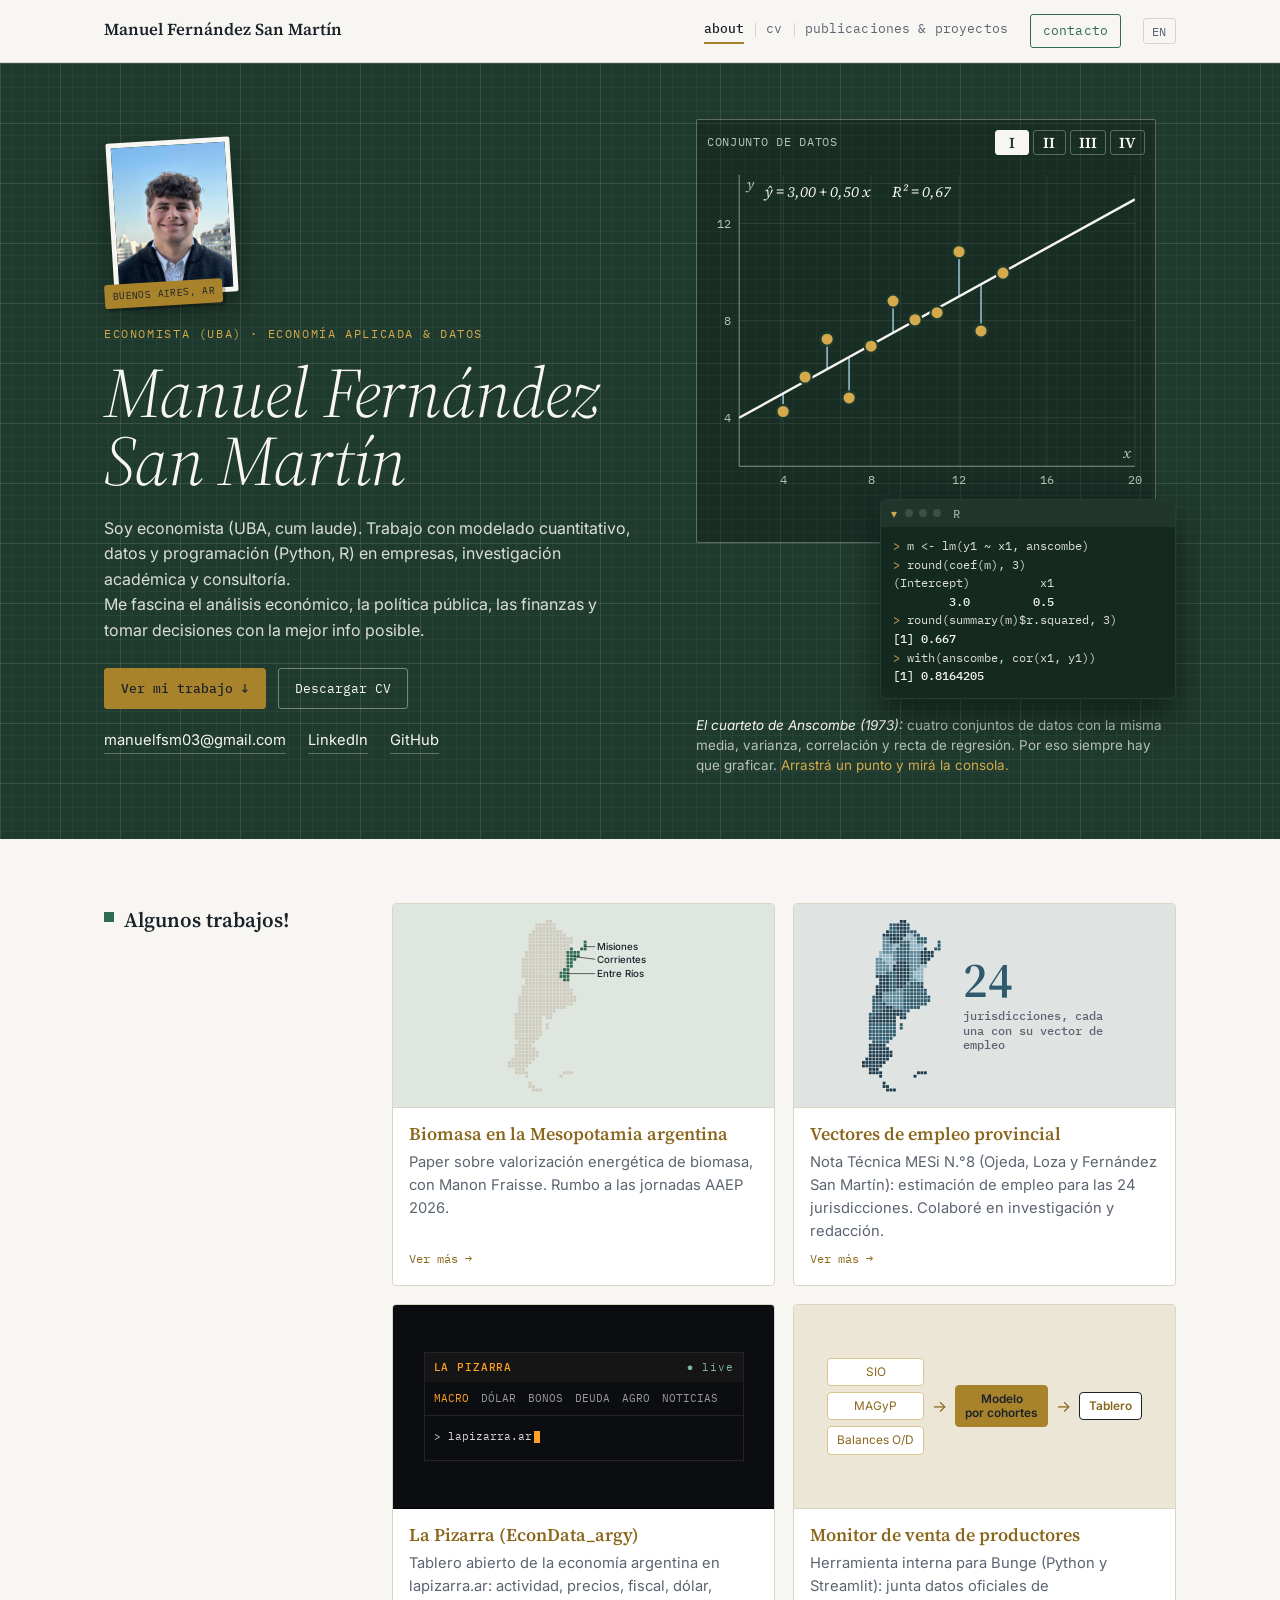
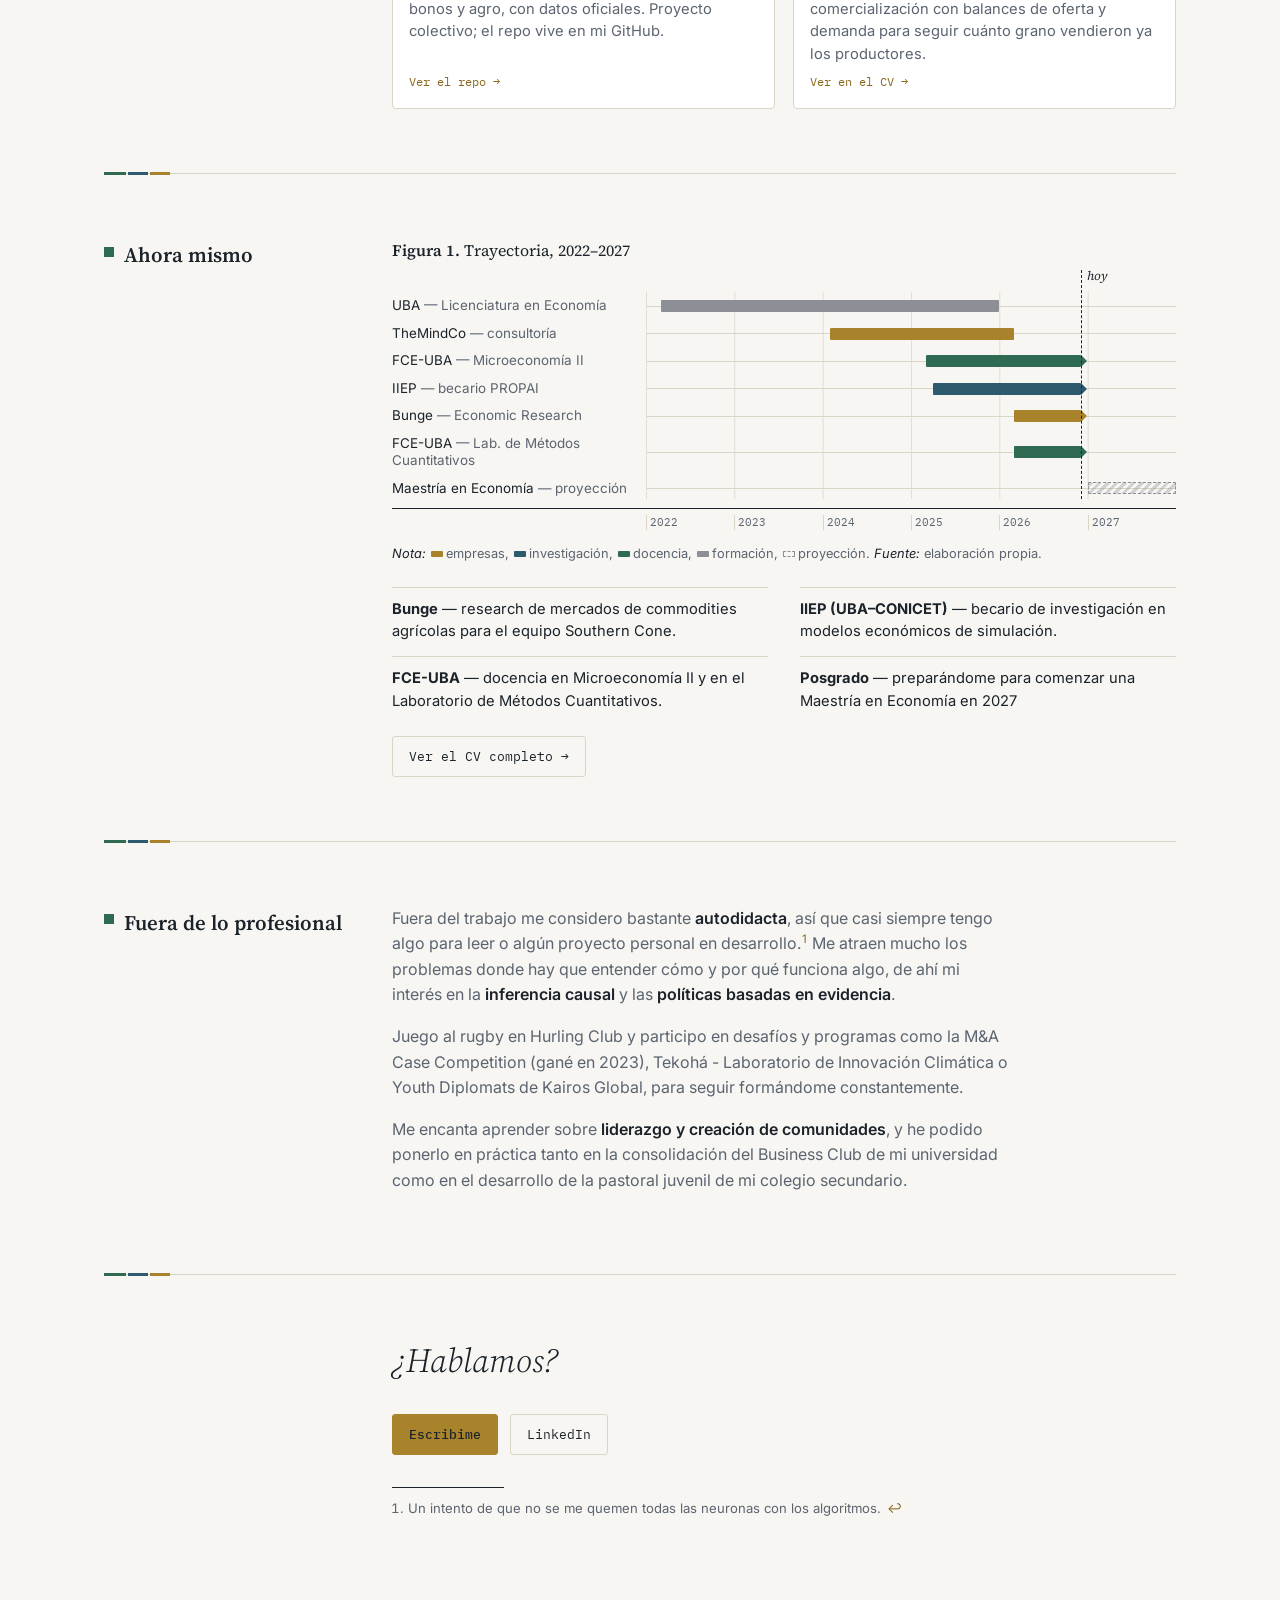
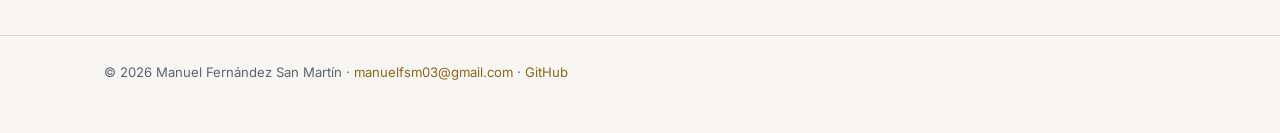
==== index.html @ 106a6368 "Home: layout revisado en Claude Design (una grilla, riel de títulos, sin ticker) - Una sola grilla d" ====
<!DOCTYPE html>
<html lang="es">
<head>
<meta charset="UTF-8">
<meta name="viewport" content="width=device-width, initial-scale=1">
<title>Manuel Fernández San Martín</title>
<meta name="description" content="Economista (UBA) — análisis económico, modelado cuantitativo e investigación. Bunge · IIEP (UBA–CONICET) · FCE-UBA.">
<link rel="canonical" href="https://manuelfsm03.github.io/">
<link rel="icon" type="image/svg+xml" href="assets/favicon.svg">
<meta property="og:type" content="profile">
<meta property="og:title" content="Manuel Fernández San Martín">
<meta property="og:description" content="Economista (UBA) — análisis económico, modelado cuantitativo e investigación. Bunge · IIEP (UBA–CONICET) · FCE-UBA.">
<meta property="og:url" content="https://manuelfsm03.github.io/">
<meta property="og:image" content="https://manuelfsm03.github.io/assets/perfil.jpg">
<meta property="og:locale" content="es_AR">
<meta property="og:locale:alternate" content="en_US">
<meta name="twitter:card" content="summary">
<meta name="twitter:title" content="Manuel Fernández San Martín">
<meta name="twitter:description" content="Economista (UBA) — análisis económico, modelado cuantitativo e investigación. Bunge · IIEP (UBA–CONICET) · FCE-UBA.">
<meta name="twitter:image" content="https://manuelfsm03.github.io/assets/perfil.jpg">
<script type="application/ld+json">
{
  "@context": "https://schema.org",
  "@type": "Person",
  "name": "Manuel Fernández San Martín",
  "url": "https://manuelfsm03.github.io/",
  "image": "https://manuelfsm03.github.io/assets/perfil.jpg",
  "email": "mailto:manuelfsm03@gmail.com",
  "jobTitle": "Ssr. Economic Research Analyst",
  "worksFor": { "@type": "Organization", "name": "Bunge" },
  "affiliation": [
    { "@type": "Organization", "name": "IIEP (UBA–CONICET)" },
    { "@type": "CollegeOrUniversity", "name": "Universidad de Buenos Aires" }
  ],
  "alumniOf": { "@type": "CollegeOrUniversity", "name": "Universidad de Buenos Aires" },
  "address": { "@type": "PostalAddress", "addressLocality": "Buenos Aires", "addressCountry": "AR" },
  "sameAs": [
    "https://www.linkedin.com/in/manuel-fernandez-san-martin",
    "https://github.com/manuelfsm03"
  ]
}
</script>
<link rel="preconnect" href="https://fonts.googleapis.com">
<link rel="preconnect" href="https://fonts.gstatic.com" crossorigin>
<link href="https://fonts.googleapis.com/css2?family=Source+Serif+4:ital,opsz,wght@0,8..60,300..900;1,8..60,300..900&family=Inter:wght@400;500;600&family=IBM+Plex+Mono:wght@400;500&display=swap" rel="stylesheet">
<link rel="stylesheet" href="style.css?v=12">
</head>
<body class="home" data-lang="es" data-title-es="Manuel Fernández San Martín" data-title-en="Manuel Fernández San Martín">

<header class="site-nav">
  <div class="nav-inner">
    <a class="nav-name" href="index.html">Manuel Fernández San Martín</a>
    <button class="nav-toggle-btn" aria-label="Menú" aria-expanded="false">☰</button>
    <nav class="nav-links">
      <a href="index.html">about</a>
      <a href="cv.html">cv</a>
      <a href="publications.html"><span data-lang="es">publicaciones &amp; proyectos</span><span data-lang="en">publications &amp; projects</span></a>
      <a class="nav-cta" href="contact.html"><span data-lang="es">contacto</span><span data-lang="en">contact</span></a>
      <button class="lang-toggle" aria-label="Cambiar idioma">EN</button>
    </nav>
  </div>
</header>

<section class="hero-band">
  <div class="hero-inner">
    <div class="hero-text">
      <div class="hero-id">
        <div class="photo-wrap">
          <img class="cover-photo" src="assets/perfil.jpg" alt="Foto de Manuel Fernández San Martín" width="124" height="155">
          <div class="hero-tag">BUENOS AIRES, AR</div>
        </div>
        <div class="kicker" data-lang="es">Economista (UBA) · economía aplicada &amp; datos</div>
        <div class="kicker" data-lang="en">Economist (UBA) · applied economics &amp; data</div>
        <h1>Manuel Fernández San Martín</h1>
      </div>

      <div data-lang="es">
        <p class="bio">Soy economista (UBA, cum laude). Trabajo con modelado cuantitativo, datos y programación (Python, R) en empresas, investigación académica y consultoría.<br>Me fascina el análisis económico, la política pública, las finanzas y tomar decisiones con la mejor info posible.</p>
      </div>
      <div data-lang="en">
        <p class="bio">I'm an economist (UBA, cum laude). I work with quantitative modeling, data, and programming (Python, R) across companies, academic research, and consulting.<br>I'm fascinated by economic analysis, public policy, finance, and making decisions with the best information available.</p>
      </div>

      <div class="cta-row">
        <a class="btn btn-primary" href="#trabajo" data-lang="es">Ver mi trabajo ↓</a>
        <a class="btn btn-primary" href="#trabajo" data-lang="en">See my work ↓</a>
        <a class="btn btn-ghost" href="assets/CV_Manuel_Fernandez_San_Martin_ESP.pdf" target="_blank" rel="noopener" data-lang="es">Descargar CV</a>
        <a class="btn btn-ghost" href="assets/CV_Manuel_Fernandez_San_Martin_EN.pdf" target="_blank" rel="noopener" data-lang="en">Download CV</a>
      </div>

      <div class="quicklinks">
        <a href="mailto:manuelfsm03@gmail.com">manuelfsm03@gmail.com</a>
        <a href="https://www.linkedin.com/in/manuel-fernandez-san-martin" target="_blank" rel="noopener">LinkedIn</a>
        <a href="https://github.com/manuelfsm03" target="_blank" rel="noopener">GitHub</a>
      </div>
    </div>

    <figure class="anscombe" id="anscombe">
      <div class="ans-stage">
      <div class="frame">
        <div class="ans-top">
          <span><span data-lang="es">Conjunto de datos</span><span data-lang="en">Dataset</span></span>
          <span class="seg" id="ans-sets" role="group" aria-label="Anscombe">
            <button type="button" data-set="0" aria-pressed="true">I</button>
            <button type="button" data-set="1" aria-pressed="false">II</button>
            <button type="button" data-set="2" aria-pressed="false">III</button>
            <button type="button" data-set="3" aria-pressed="false">IV</button>
            <button type="button" class="ans-reset" id="ans-reset" hidden><span data-lang="es">Reiniciar</span><span data-lang="en">Reset</span></button>
          </span>
        </div>
        <svg id="ans-plot" viewBox="0 0 440 326" role="img" aria-label="Gráfico de dispersión del cuarteto de Anscombe con su recta de regresión"></svg>
      </div>
      <details class="console" id="ans-console-box" open>
        <summary><span class="c-caret" aria-hidden="true"></span><i aria-hidden="true"></i><i aria-hidden="true"></i><i aria-hidden="true"></i><span class="c-title">R</span><span class="c-hint"><span data-lang="es">Ver la salida de R</span><span data-lang="en">Show the R output</span></span></summary>
        <pre id="ans-console" aria-label="Salida de R"></pre>
      </details>
      </div>
      <figcaption>
        <span data-lang="es"><i>El cuarteto de Anscombe (1973):</i> cuatro conjuntos de datos con la misma media, varianza, correlación y recta de regresión. Por eso siempre hay que graficar. <span class="hint">Arrastrá un punto y mirá la consola.</span></span>
        <span data-lang="en"><i>Anscombe's quartet (1973):</i> four datasets with the same mean, variance, correlation, and regression line. That's why you always plot your data. <span class="hint">Drag a point and watch the console.</span></span>
      </figcaption>
    </figure>
  </div>
</section>

<main class="wrap">

  <section class="rail-sec" id="trabajo">
    <h2 class="rail-h"><span data-lang="es">Algunos trabajos!</span><span data-lang="en">Some work!</span></h2>
    <div class="rail-body">
      <div class="work-grid">

        <a class="work-card" href="publications.html">
          <div class="work-visual panel green" aria-hidden="true">
            <svg class="tilemap" data-tilemap="meso"></svg>
          </div>
          <div class="work-body">
            <span class="work-title" data-lang="es">Biomasa en la Mesopotamia argentina</span>
            <span class="work-title" data-lang="en">Biomass in the Argentine Mesopotamia</span>
            <span class="work-desc" data-lang="es">Paper sobre valorización energética de biomasa, con Manon Fraisse. Rumbo a las jornadas AAEP 2026.</span>
            <span class="work-desc" data-lang="en">Paper on energy valorization of biomass, with Manon Fraisse. Headed to the 2026 AAEP meetings.</span>
            <span class="work-link" data-lang="es">Ver más →</span>
            <span class="work-link" data-lang="en">Read more →</span>
          </div>
        </a>

        <a class="work-card" href="publications.html">
          <div class="work-visual panel blue" aria-hidden="true">
            <svg class="tilemap" data-tilemap="all"></svg>
            <div class="big-n">24<small><span data-lang="es">jurisdicciones, cada una con su vector de empleo</span><span data-lang="en">jurisdictions, each with its employment vector</span></small></div>
          </div>
          <div class="work-body">
            <span class="work-title" data-lang="es">Vectores de empleo provincial</span>
            <span class="work-title" data-lang="en">Provincial employment vectors</span>
            <span class="work-desc" data-lang="es">Nota Técnica MESi N.°8 (Ojeda, Loza y Fernández San Martín): estimación de empleo para las 24 jurisdicciones. Colaboré en investigación y redacción.</span>
            <span class="work-desc" data-lang="en">MESi Technical Note No. 8 (Ojeda, Loza &amp; Fernández San Martín): employment estimation for all 24 jurisdictions. I contributed research and drafting.</span>
            <span class="work-link" data-lang="es">Ver más →</span>
            <span class="work-link" data-lang="en">Read more →</span>
          </div>
        </a>

        <a class="work-card" href="https://github.com/manuelfsm03/EconData_argy" target="_blank" rel="noopener">
          <div class="work-visual panel term" aria-hidden="true">
            <div class="term-ui">
              <div class="term-bar"><span>LA PIZARRA</span><span>● live</span></div>
              <div class="term-tabs"><span class="on">MACRO</span><span>DÓLAR</span><span>BONOS</span><span>DEUDA</span><span>AGRO</span><span>NOTICIAS</span></div>
              <div class="term-line">&gt; lapizarra.ar<span class="caret"></span></div>
            </div>
          </div>
          <div class="work-body">
            <span class="work-title">La Pizarra (EconData_argy)</span>
            <span class="work-desc" data-lang="es">Tablero abierto de la economía argentina en lapizarra.ar: actividad, precios, fiscal, dólar, bonos y agro, con datos oficiales. Proyecto colectivo; el repo vive en mi GitHub.</span>
            <span class="work-desc" data-lang="en">Open dashboard of the Argentine economy at lapizarra.ar: activity, prices, fiscal accounts, FX, bonds, and agriculture from official data. A group project; the repo lives on my GitHub.</span>
            <span class="work-link" data-lang="es">Ver el repo →</span>
            <span class="work-link" data-lang="en">See the repo →</span>
          </div>
        </a>

        <a class="work-card" href="cv.html#proyectos">
          <div class="work-visual panel gold" aria-hidden="true">
            <div class="flow">
              <div class="flow-col"><span class="node">SIO</span><span class="node">MAGyP</span><span class="node"><span data-lang="es">Balances O/D</span><span data-lang="en">S&amp;D balances</span></span></div>
              <span class="arrow">→</span>
              <span class="node mid"><span data-lang="es">Modelo<br>por cohortes</span><span data-lang="en">Cohort<br>model</span></span>
              <span class="arrow">→</span>
              <span class="node out"><span data-lang="es">Tablero</span><span data-lang="en">Dashboard</span></span>
            </div>
          </div>
          <div class="work-body">
            <span class="work-title" data-lang="es">Monitor de venta de productores</span>
            <span class="work-title" data-lang="en">Farmer-selling monitor</span>
            <span class="work-desc" data-lang="es">Herramienta interna para Bunge (Python y Streamlit): junta datos oficiales de comercialización con balances de oferta y demanda para seguir cuánto grano vendieron ya los productores.</span>
            <span class="work-desc" data-lang="en">Internal tool for Bunge (Python and Streamlit): combines official grain-trade data with supply-and-demand balances to track how much grain farmers have already sold.</span>
            <span class="work-link" data-lang="es">Ver en el CV →</span>
            <span class="work-link" data-lang="en">See in the CV →</span>
          </div>
        </a>

      </div>
    </div>
  </section>

  <div class="ledger"></div>

  <section class="rail-sec" id="ahora">
    <h2 class="rail-h"><span data-lang="es">Ahora mismo</span><span data-lang="en">Right now</span></h2>
    <div class="rail-body">
      <figure class="fig" id="figura-1">
        <p class="fig-title"><b data-lang="es">Figura 1.</b><b data-lang="en">Figure 1.</b> <span data-lang="es">Trayectoria, 2022–<span class="js-tl-end">2027</span></span><span data-lang="en">Career timeline, 2022–<span class="js-tl-end">2027</span></span></p>
        <div class="tl" style="--span:72">
          <div class="tl-grid" aria-hidden="true"></div>
          <div class="tl-row">
            <span class="tl-label">UBA <span class="org">— <span data-lang="es">Licenciatura en Economía</span><span data-lang="en">BA in Economics</span></span></span>
            <span class="tl-track"><span class="tl-bar edu" style="--s:2;--e:48"></span></span>
          </div>
          <div class="tl-row">
            <span class="tl-label">TheMindCo <span class="org">— <span data-lang="es">consultoría</span><span data-lang="en">consulting</span></span></span>
            <span class="tl-track"><span class="tl-bar work" style="--s:25;--e:50"></span></span>
          </div>
          <div class="tl-row">
            <span class="tl-label">FCE-UBA <span class="org">— <span data-lang="es">Microeconomía II</span><span data-lang="en">Microeconomics II</span></span></span>
            <span class="tl-track"><span class="tl-bar teach ongoing" style="--s:38;--e:56.8"></span></span>
          </div>
          <div class="tl-row">
            <span class="tl-label">IIEP <span class="org">— <span data-lang="es">becario PROPAI</span><span data-lang="en">PROPAI fellow</span></span></span>
            <span class="tl-track"><span class="tl-bar research ongoing" style="--s:39;--e:56.8"></span></span>
          </div>
          <div class="tl-row">
            <span class="tl-label">Bunge <span class="org">— Economic Research</span></span>
            <span class="tl-track"><span class="tl-bar work ongoing" style="--s:50;--e:56.8"></span></span>
          </div>
          <div class="tl-row">
            <span class="tl-label">FCE-UBA <span class="org">— <span data-lang="es">Lab. de Métodos Cuantitativos</span><span data-lang="en">Quantitative Methods Lab</span></span></span>
            <span class="tl-track"><span class="tl-bar teach ongoing" style="--s:50;--e:56.8"></span></span>
          </div>
          <div class="tl-row">
            <span class="tl-label"><span data-lang="es">Maestría en Economía</span><span data-lang="en">Master's in Economics</span> <span class="org">— <span data-lang="es">proyección</span><span data-lang="en">projected</span></span></span>
            <span class="tl-track"><span class="tl-bar projection" style="--s:60;--e:72"></span></span>
          </div>
          <div class="tl-axis" aria-hidden="true">
            <span></span>
            <div class="tl-years">
              <span style="--y:0">2022</span><span style="--y:12">2023</span><span style="--y:24">2024</span><span style="--y:36">2025</span><span style="--y:48">2026</span><span style="--y:60">2027</span>
            </div>
          </div>
          <div class="tl-today" style="--t:56.8" aria-hidden="true"><span data-lang="es">hoy</span><span data-lang="en">today</span></div>
        </div>
        <figcaption class="fig-note">
          <span data-lang="es"><i>Nota:</i> <span class="swatch" style="background:var(--accent)"></span>empresas, <span class="swatch" style="background:var(--accent2)"></span>investigación, <span class="swatch" style="background:var(--green)"></span>docencia, <span class="swatch" style="background:#8C9096"></span>formación, <span class="swatch dashed"></span>proyección. <i>Fuente:</i> elaboración propia.</span>
          <span data-lang="en"><i>Note:</i> <span class="swatch" style="background:var(--accent)"></span>industry, <span class="swatch" style="background:var(--accent2)"></span>research, <span class="swatch" style="background:var(--green)"></span>teaching, <span class="swatch" style="background:#8C9096"></span>education, <span class="swatch dashed"></span>projected. <i>Source:</i> author's own elaboration.</span>
        </figcaption>
      </figure>
      <div data-lang="es">
        <ul class="now-grid">
          <li><strong>Bunge</strong> — research de mercados de commodities agrícolas para el equipo Southern Cone.</li>
          <li><strong>IIEP (UBA–CONICET)</strong> — becario de investigación en modelos económicos de simulación.</li>
          <li><strong>FCE-UBA</strong> — docencia en Microeconomía II y en el Laboratorio de Métodos Cuantitativos.</li>
          <li><strong>Posgrado</strong> — preparándome para comenzar una Maestría en Economía en 2027</li>
        </ul>
      </div>
      <div data-lang="en">
        <ul class="now-grid">
          <li><strong>Bunge</strong> — agricultural commodity market research for the Southern Cone team.</li>
          <li><strong>IIEP (UBA–CONICET)</strong> — research fellow working on economic simulation models.</li>
          <li><strong>FCE-UBA</strong> — teaching Microeconomics II and the Quantitative Methods Laboratory.</li>
          <li><strong>Grad school</strong> — preparing to start a master's program in economics during 2027.</li>
        </ul>
      </div>
      <div class="cta-row">
        <a class="btn btn-ghost" href="cv.html" data-lang="es">Ver el CV completo →</a>
        <a class="btn btn-ghost" href="cv.html" data-lang="en">See full CV →</a>
      </div>
    </div>
  </section>

  <div class="ledger"></div>

  <section class="rail-sec" id="fuera">
    <h2 class="rail-h"><span data-lang="es">Fuera de lo profesional</span><span data-lang="en">Beyond work</span></h2>
    <div class="rail-body prose">
      <div data-lang="es">
        <p class="muted">Fuera del trabajo me considero bastante <strong>autodidacta</strong>, así que casi siempre tengo algo para leer o algún proyecto personal en desarrollo.<sup class="fn"><a id="fnref-1" href="#fn-1" aria-label="Nota 1">1</a></sup> Me atraen mucho los problemas donde hay que entender cómo y por qué funciona algo, de ahí mi interés en la <strong>inferencia causal</strong> y las <strong>políticas basadas en evidencia</strong>.</p>
        <p class="muted">Juego al rugby en Hurling Club y participo en desafíos y programas como la M&amp;A Case Competition (gané en 2023), Tekohá - Laboratorio de Innovación Climática o Youth Diplomats de Kairos Global, para seguir formándome constantemente.</p>
        <p class="muted">Me encanta aprender sobre <strong>liderazgo y creación de comunidades</strong>, y he podido ponerlo en práctica tanto en la consolidación del Business Club de mi universidad como en el desarrollo de la pastoral juvenil de mi colegio secundario.</p>
      </div>
      <div data-lang="en">
        <p class="muted">Outside of work I'm a pretty committed <strong>autodidact</strong>, so I almost always have something to read or a side project in the works.<sup class="fn"><a id="fnref-1-en" href="#fn-1" aria-label="Note 1">1</a></sup> I'm very drawn to problems where you have to understand how and why something works, hence my interest in <strong>causal inference</strong> and <strong>evidence-based policy</strong>.</p>
        <p class="muted">I play rugby at Hurling Club and take part in challenges and programs like the M&amp;A Case Competition (won in 2023), Tekohá - Climate Innovation Lab, and Kairos Global's Youth Diplomats, to keep learning constantly.</p>
        <p class="muted">I love learning about <strong>leadership and community-building</strong>, and I've put it into practice both in helping consolidate my university's Business Club and in developing my high school's youth ministry program.</p>
      </div>
    </div>
  </section>

  <div class="ledger"></div>

  <section class="rail-sec" id="hablemos">
    <div class="rail-h" aria-hidden="true"></div>
    <div class="rail-body">
      <div class="cta-final">
        <div data-lang="es">
          <p>¿Hablamos?</p>
          <div class="cta-row">
            <a class="btn btn-primary" href="mailto:manuelfsm03@gmail.com">Escribime</a>
            <a class="btn btn-ghost" href="https://www.linkedin.com/in/manuel-fernandez-san-martin" target="_blank" rel="noopener">LinkedIn</a>
          </div>
        </div>
        <div data-lang="en">
          <p>Let's talk?</p>
          <div class="cta-row">
            <a class="btn btn-primary" href="mailto:manuelfsm03@gmail.com">Email me</a>
            <a class="btn btn-ghost" href="https://www.linkedin.com/in/manuel-fernandez-san-martin" target="_blank" rel="noopener">LinkedIn</a>
          </div>
        </div>
      </div>

      <section class="footnotes" aria-label="Notas">
        <ol>
          <li id="fn-1">
            <span data-lang="es">Un intento de que no se me quemen todas las neuronas con los algoritmos. <a class="fn-back" href="#fnref-1" aria-label="Volver al texto">↩</a></span>
            <span data-lang="en">An attempt to keep my neurons from frying on algorithms alone. <a class="fn-back" href="#fnref-1-en" aria-label="Back to text">↩</a></span>
          </li>
        </ol>
      </section>
    </div>
  </section>

</main>

<footer><div class="wrap">© 2026 Manuel Fernández San Martín · <a href="mailto:manuelfsm03@gmail.com">manuelfsm03@gmail.com</a> · <a href="https://github.com/manuelfsm03" target="_blank" rel="noopener">GitHub</a></div></footer>

<script src="script.js?v=12"></script>
</body>
</html>
---- style.css ----
/* =========================================================
   Manuel Fernández San Martín — personal site
   Design tokens:
   - bg:      #F7F6F2 (cool paper, not warm-cream cliché)
   - ink:     #21262B (near-black, slight blue)
   - muted:   #5B6470
   - accent:  #A9832B (wheat/grain gold — nod to grain markets)
   - accent2: #3B5D52 (deep field green — secondary accent)
   - rule:    #DAD5C7 (hairline / ledger tone)
   - card:    #FFFFFF
   Type:
   - display: 'Source Serif 4' (headings)
   - body:    'Inter' (copy)
   - mono:    'IBM Plex Mono' (dates, tags, data)
   ========================================================= */

:root {
  --bg: #F7F6F2;
  --paper2: #EFEDE6;
  --ink: #1B222A;
  --muted: #5B6470;
  --accent: #A9832B;
  --link: #8A671D;
  --accent2: #2E5A6E;
  --green: #2F6B52;
  --green-deep: #24523F;
  --rule: #DAD5C7;
  --card: #FFFFFF;
  --up: #2F6B52;
  --down: #B23B2E;
  --max-w: 780px;
  --ease: .2s ease;
  /* Hero band (graph paper) and project previews */
  --band: #1F3A2E;          /* deep field green, darker sibling of --green-deep */
  --cream: #F7F6F2;         /* = --bg */
  --cream-muted: #B8C2B5;
  --band-text: #DCDFD6;
  --gold-light: #D4AA4C;    /* --accent lifted for dark ground */
  --teal-light: #8DB2C2;    /* --accent2 lifted; same as the lightest map shade */
  --down-light: #E08A7D;    /* --down lifted */
  --console: #142A21;
  --blue-soft: #DFE3E2;     /* 12% --accent2 on --bg */
  --green-soft: #DFE5DF;    /* 12% --green on --bg */
  --gold-soft: #ECE6D6;     /* 14% --accent on --bg */
  --term: #0B0D10;
  --term-orange: #FFA028;
}

* { box-sizing: border-box; }

html { scroll-behavior: smooth; }

@media (prefers-reduced-motion: reduce) {
  html { scroll-behavior: auto; }
  * { animation: none !important; transition: none !important; }
}

body {
  margin: 0;
  background: var(--bg);
  color: var(--ink);
  font-family: 'Inter', -apple-system, BlinkMacSystemFont, 'Segoe UI', sans-serif;
  font-size: 16px;
  line-height: 1.6;
  -webkit-font-smoothing: antialiased;
}

h1, h2, h3 {
  font-family: 'Source Serif 4', Georgia, serif;
  color: var(--ink);
  margin: 0 0 .3em 0;
  font-weight: 600;
}

h1 { font-size: clamp(2.1rem, 5vw, 2.8rem); letter-spacing: -.015em; line-height: 1.15; }
h2 { font-size: 1.3rem; margin-top: 2.6em; position: relative; padding-left: 20px; }

/* Ledger tick on section headings — extends the gridline identity */
h2::before {
  content: "";
  position: absolute;
  left: 0;
  top: .42em;
  width: 10px;
  height: 10px;
  background: var(--green);
}
h3 { font-size: 1.05rem; margin-bottom: .15em; }
h3.subhead { margin-top: 1.8em; }

a { color: var(--link); text-decoration: none; border-bottom: 1px solid transparent; transition: border-bottom-color var(--ease), color var(--ease); }
a:hover, a:focus-visible { border-bottom-color: currentColor; }
a:focus-visible { outline: 2px solid var(--accent); outline-offset: 2px; }

/* Inline prose links (footer, tables, running text): tick-in underline instead of a flat hover line */
footer a,
table.info td a,
.entry-desc a,
main p a {
  background-image: linear-gradient(var(--green), var(--green));
  background-repeat: no-repeat;
  background-position: left bottom;
  background-size: 0% 2px;
  transition: background-size var(--ease), color var(--ease);
}
footer a:hover, footer a:focus-visible,
table.info td a:hover, table.info td a:focus-visible,
.entry-desc a:hover, .entry-desc a:focus-visible,
main p a:hover, main p a:focus-visible {
  border-bottom-color: transparent;
  background-size: 100% 2px;
  color: var(--ink);
}

.mono { font-family: 'IBM Plex Mono', ui-monospace, monospace; }

.muted { color: var(--muted); }
.muted strong { color: var(--ink); font-weight: 600; }
.muted em { font-style: italic; }

/* ---------- Ledger rule: signature divider (subtle tick marks, like a spreadsheet gridline) ---------- */
.ledger { position: relative; }
.ledger::after {
  content: "";
  position: absolute;
  left: 0;
  top: -1px;
  width: 66px;
  height: 3px;
  background: linear-gradient(to right,
    var(--green) 0 22px, transparent 22px 24px,
    var(--accent2) 24px 44px, transparent 44px 46px,
    var(--accent) 46px 66px);
}
.ledger {
  height: 6px;
  margin: 2.2em 0;
  background-image: repeating-linear-gradient(
    to right,
    var(--rule) 0, var(--rule) 1px,
    transparent 1px, transparent 14px
  );
  background-position: bottom;
  background-size: 100% 1px;
  background-repeat: repeat-x;
}

/* ---------- Ticker (home only): illustrative market strip, not live data ---------- */
.ticker {
  overflow: hidden;
  border-bottom: 1px solid var(--rule);
  background: var(--paper2);
}
.ticker-track {
  display: flex;
  white-space: nowrap;
  padding: 8px 0;
  font-family: 'IBM Plex Mono', monospace;
  font-size: .78rem;
  width: max-content;
  animation: ticker-tape 55s linear infinite;
}
.tick { display: inline-flex; gap: 7px; align-items: baseline; padding: 0 20px; border-right: 1px solid var(--rule); }
.tick b { font-weight: 600; }
.tick .tname { color: var(--muted); font-size: .7rem; }
.tick .up { color: var(--up); font-weight: 600; }
.tick .down { color: var(--down); font-weight: 600; }
@keyframes ticker-tape { from { transform: translateX(0); } to { transform: translateX(-50%); } }
@media (prefers-reduced-motion: reduce) { .ticker-track { animation: none; } }
@media (max-width: 640px) {
  .ticker-track { font-size: .72rem; padding: 9px 0; }
  .tick { padding: 0 14px; }
}


/* ---------- Side index (all content pages) ---------- */
.anchor { display: block; position: relative; top: -70px; visibility: hidden; }

.side-toc {
  display: none;
  position: fixed;
  top: 130px;
  left: calc(50% - (var(--max-w) / 2) - 200px);
  width: 168px;
  font-family: 'IBM Plex Mono', monospace;
  font-size: .74rem;
  line-height: 1.4;
}
html.js .side-toc { opacity: 0; pointer-events: none; transition: opacity .25s ease; }
html.js .side-toc.show { opacity: 1; pointer-events: auto; }
.side-toc a {
  display: block;
  color: var(--muted);
  padding: 5px 0 5px 12px;
  border-left: 2px solid var(--rule);
  border-bottom: none;
  transition: color var(--ease), border-left-color var(--ease);
}
.side-toc a:hover { color: var(--ink); border-left-color: var(--accent); }
.side-toc a.toc-active {
  color: var(--green);
  border-left-color: var(--green);
  font-weight: 500;
}

/* Only show when there's real room beside the 780px column */
@media (min-width: 1180px) {
  .side-toc { display: block; }
}

/* ---------- Layout ---------- */
.wrap {
  max-width: var(--max-w);
  margin: 0 auto;
  padding: 0 24px;
}

/* ---------- Nav ---------- */
header.site-nav {
  position: sticky;
  top: 0;
  background: rgba(247, 246, 242, .92);
  backdrop-filter: blur(6px);
  border-bottom: 1px solid var(--rule);
  z-index: 20;
}

.nav-inner {
  max-width: var(--max-w);
  margin: 0 auto;
  padding: 14px 24px;
  display: flex;
  align-items: center;
  justify-content: space-between;
  gap: 16px;
}

.nav-name {
  font-family: 'Source Serif 4', serif;
  font-weight: 600;
  font-size: 1.05rem;
  color: var(--ink);
  border: none;
  white-space: nowrap;
  transition: color var(--ease);
}
.nav-name:hover { border: none; color: var(--accent2); }

nav.nav-links {
  display: flex;
  align-items: center;
  gap: 22px;
  font-family: 'IBM Plex Mono', monospace;
  font-size: .84rem;
  letter-spacing: .01em;
}

nav.nav-links a {
  color: var(--muted);
  border-bottom: 2px solid transparent;
  padding-bottom: 3px;
  transition: color var(--ease), border-bottom-color var(--ease);
}
nav.nav-links a:hover { color: var(--ink); }
nav.nav-links a.active {
  color: var(--ink);
  border-bottom-color: var(--accent);
  font-weight: 500;
}

/* Ledger-tick dividers between plain nav items — rhymes with the .tick separators in the ticker strip below */
nav.nav-links a:not(.nav-cta):not(:first-child) { position: relative; }
nav.nav-links a:not(.nav-cta):not(:first-child)::before {
  content: "";
  position: absolute;
  left: -11px;
  top: 50%;
  transform: translateY(-50%);
  width: 1px;
  height: 14px;
  background: var(--rule);
}

.lang-toggle {
  font-family: 'IBM Plex Mono', monospace;
  font-size: .78rem;
  border: 1px solid var(--rule);
  border-radius: 3px;
  background: transparent;
  color: var(--muted);
  padding: 4px 8px;
  cursor: pointer;
  letter-spacing: .04em;
  transition: border-color var(--ease), color var(--ease);
}
.lang-toggle:hover { border-color: var(--accent); color: var(--ink); }
.lang-toggle:focus-visible { outline: 2px solid var(--accent); outline-offset: 2px; }

.nav-toggle-btn {
  display: none;
  background: none;
  border: 1px solid var(--rule);
  border-radius: 3px;
  padding: 5px 9px;
  font-family: 'IBM Plex Mono', monospace;
  color: var(--ink);
  cursor: pointer;
  transition: border-color var(--ease), color var(--ease);
}
.nav-toggle-btn:hover, .nav-toggle-btn:focus-visible { border-color: var(--accent); color: var(--accent2); }

@media (max-width: 640px) {
  nav.nav-links {
    display: none;
    position: absolute;
    top: 100%;
    left: 0; right: 0;
    background: var(--bg);
    border-bottom: 1px solid var(--rule);
    flex-direction: column;
    align-items: flex-start;
    padding: 14px 24px 18px;
    gap: 14px;
    font-size: .82rem;
  }
  nav.nav-links.open { display: flex; }
  .nav-toggle-btn { display: inline-block; }
  nav.nav-links a:not(.nav-cta):not(:first-child)::before { display: none; }
}

/* ---------- Hero band (home): green graph paper + Anscombe's quartet ---------- */
.hero-band {
  background-color: var(--band);
  background-image:
    linear-gradient(rgba(247, 246, 242, .085) 1px, transparent 1px),
    linear-gradient(90deg, rgba(247, 246, 242, .085) 1px, transparent 1px),
    linear-gradient(rgba(247, 246, 242, .04) 1px, transparent 1px),
    linear-gradient(90deg, rgba(247, 246, 242, .04) 1px, transparent 1px);
  background-size: 60px 60px, 60px 60px, 12px 12px, 12px 12px;
  color: var(--cream);
  overflow: hidden;
}
.hero-inner {
  max-width: 1120px;
  margin: 0 auto;
  padding: 56px 24px 64px;
  display: grid;
  grid-template-columns: minmax(0, 1fr) minmax(0, 480px);
  gap: 56px;
  align-items: center;
}
@media (max-width: 900px) {
  .hero-inner { grid-template-columns: 1fr; gap: 40px; padding: 40px 16px 48px; }
}
.hero-text { position: relative; }
.kicker {
  font-family: 'IBM Plex Mono', monospace;
  font-size: .72rem;
  letter-spacing: .14em;
  text-transform: uppercase;
  color: var(--gold-light);
  margin-bottom: 16px;
}
.hero-text h1 {
  color: var(--cream);
  font-style: italic;
  font-weight: 340;
  font-size: clamp(2.6rem, 6vw, 4.4rem);
  line-height: .96;
  letter-spacing: -.015em;
}
.hero-band .bio { color: var(--band-text); }
.hero-band .btn-ghost { color: var(--cream); border-color: rgba(247, 246, 242, .4); }
.hero-band .btn-ghost:hover { border-color: var(--gold-light); color: var(--cream); }
.hero-band .quicklinks a { color: var(--cream); border-bottom-color: rgba(247, 246, 242, .3); }
.hero-band .quicklinks a:hover { border-bottom-color: var(--gold-light); }
.hero-band a:focus-visible, .hero-band button:focus-visible { outline-color: var(--gold-light); }

.anscombe { margin: 0; position: relative; }
.frame {
  position: relative;
  padding: 8px 8px 52px;
  border: 1px solid rgba(247, 246, 242, .3);
  border-radius: 2px;
  background: rgba(12, 28, 20, .35);
}
.ans-top {
  display: flex;
  flex-wrap: wrap;
  align-items: center;
  justify-content: space-between;
  gap: 6px 12px;
  padding: 2px 2px 8px;
  font-family: 'IBM Plex Mono', monospace;
  font-size: .72rem;
  letter-spacing: .06em;
  text-transform: uppercase;
  color: var(--cream-muted);
}
.seg { display: inline-flex; gap: 4px; }
.seg button, .ans-reset {
  font: 600 .95rem 'Source Serif 4', Georgia, serif;
  min-width: 2.2em;
  color: var(--cream);
  background: transparent;
  border: 1px solid rgba(247, 246, 242, .3);
  border-radius: 3px;
  padding: 1px 8px;
  cursor: pointer;
  transition: border-color var(--ease), background var(--ease), color var(--ease);
}
.seg button:hover, .ans-reset:hover { border-color: var(--cream); }
.seg button[aria-pressed="true"] { background: var(--cream); color: var(--band); border-color: var(--cream); }
.ans-reset { font: 500 .72rem 'IBM Plex Mono', monospace; text-transform: none; letter-spacing: 0; color: var(--down-light); border-color: rgba(224, 138, 125, .6); }
#ans-plot { display: block; width: 100%; height: auto; touch-action: pan-y; }
.ans-gridline { stroke: rgba(247, 246, 242, .09); }
.ans-axis { stroke: rgba(247, 246, 242, .5); }
.ans-tick { fill: var(--cream-muted); font: 12px 'IBM Plex Mono', monospace; }
.ans-lab { fill: var(--cream-muted); font: italic 14px 'Source Serif 4', Georgia, serif; }
.ans-fit { stroke: var(--cream); stroke-width: 2.4; }
.ans-res { stroke: var(--teal-light); stroke-width: 1.7; }
.ans-pt { fill: var(--gold-light); stroke: var(--band); stroke-width: 2; cursor: grab; transition: stroke var(--ease); }
.ans-pt:hover, .ans-pt.drag { stroke: var(--cream); }
.ans-eq { fill: var(--cream); font: italic 15px 'Source Serif 4', Georgia, serif; }
.fig-bottom {
  position: relative;
  z-index: 2;
  display: grid;
  grid-template-columns: auto minmax(0, 1fr);
  gap: 18px;
  align-items: start;
  margin-top: -40px;
  padding-left: 12px;
}
.photo-wrap { position: relative; transform: rotate(-3.5deg); }
.cover-photo {
  display: block;
  width: clamp(120px, 13vw, 164px);
  aspect-ratio: 4 / 5;
  object-fit: cover;
  object-position: 50% 28%;
  border: 5px solid var(--cream);
  border-radius: 2px;
  box-shadow: 0 14px 30px rgba(0, 0, 0, .4);
}
.hero-tag {
  position: absolute;
  left: -10px;
  bottom: -10px;
  background: var(--accent);
  color: #1B222A;
  font-family: 'IBM Plex Mono', monospace;
  font-size: .62rem;
  letter-spacing: .04em;
  padding: 4px 8px;
  border-radius: 3px;
  box-shadow: 3px 3px 0 rgba(0, 0, 0, .25);
}
.console {
  border-radius: 6px;
  background: var(--console);
  border: 1px solid rgba(255, 255, 255, .08);
  box-shadow: 0 16px 36px rgba(0, 0, 0, .45);
  overflow: hidden;
  min-width: 0;
}
.console-bar { display: flex; align-items: center; gap: 6px; padding: 6px 10px; background: rgba(255, 255, 255, .05); font: 500 .72rem 'IBM Plex Mono', monospace; color: #9AA79C; }
.console-bar i { width: 8px; height: 8px; border-radius: 50%; background: #3B5147; }
.console-bar span { margin-left: 6px; }
.console pre { margin: 0; padding: 10px 12px 12px; font: 12px/1.55 'IBM Plex Mono', monospace; color: var(--band-text); white-space: pre; overflow-x: auto; }
.console .pr { color: var(--gold-light); }
.console .va { color: var(--cream); font-weight: 500; }
.console .cm { color: var(--down-light); }
.anscombe figcaption { margin-top: 16px; font-size: .84rem; line-height: 1.5; color: var(--cream-muted); }
.anscombe figcaption i { color: var(--cream); }
.anscombe figcaption .hint { color: var(--gold-light); }
@media (max-width: 460px) {
  .fig-bottom { grid-template-columns: 1fr; padding-left: 6px; }
  .console pre { font-size: 11.5px; }
}
.role-line {
  font-family: 'IBM Plex Mono', monospace;
  font-size: .9rem;
  color: var(--accent2);
  margin-bottom: 1em;
}
.bio { max-width: 60ch; }

.quicklinks {
  margin-top: 1.4em;
  display: flex;
  flex-wrap: wrap;
  gap: 10px 22px;
  font-size: .92rem;
}
.quicklinks a { color: var(--ink); border-bottom: 1px solid var(--rule); transition: border-bottom-color var(--ease); }
.quicklinks a:hover { border-bottom-color: var(--accent); }

/* ---------- Info table (model-style key/value) ---------- */
table.info {
  width: 100%;
  border-collapse: collapse;
  margin: 1.2em 0 2em;
  font-size: .95rem;
}
table.info tr { border-bottom: 1px solid var(--rule); }
table.info tr:last-child { border-bottom: none; }
table.info th {
  text-align: left;
  font-weight: 600;
  color: var(--muted);
  padding: 10px 18px 10px 0;
  width: 120px;
  vertical-align: top;
  font-size: .82rem;
  text-transform: uppercase;
  letter-spacing: .04em;
  font-family: 'IBM Plex Mono', monospace;
  font-weight: 400;
}
table.info td { padding: 10px 0; vertical-align: top; }

/* ---------- Experience entries ---------- */
.entry { margin-bottom: 1.9em; }
.entry-head {
  display: flex;
  justify-content: space-between;
  align-items: baseline;
  gap: 12px;
  flex-wrap: wrap;
}
.entry-role { font-family: 'Source Serif 4', serif; font-weight: 600; font-size: 1.05rem; }
.entry-date {
  font-family: 'IBM Plex Mono', monospace;
  font-size: .8rem;
  color: var(--muted);
  white-space: nowrap;
}
.entry-org { font-style: italic; color: var(--muted); font-size: .93rem; margin-bottom: .4em; }
.entry-desc { font-size: .96rem; }
.entry-desc ul { margin: .5em 0 0; padding-left: 1.2em; }
.entry-desc li { margin-bottom: .3em; }

/* ---------- Publication / project cards ---------- */
.card {
  background: var(--card);
  border: 1px solid #CBC5B4;
  border-radius: 4px;
  padding: 0;
  margin-bottom: 28px;
  overflow: hidden;
  transition: border-color var(--ease), transform var(--ease), box-shadow var(--ease);
}
.card-content { padding: 18px 24px 22px; }
.card:hover {
  border-color: var(--accent);
  transform: translateY(-2px);
  box-shadow: 0 6px 14px rgba(27, 34, 42, .08);
}

.card-top {
  display: flex;
  justify-content: space-between;
  align-items: flex-start;
  gap: 14px;
  flex-wrap: wrap;
}
.status-tag {
  font-family: 'IBM Plex Mono', monospace;
  font-size: .68rem;
  text-transform: uppercase;
  letter-spacing: .06em;
  padding: 3px 8px;
  border-radius: 3px;
  white-space: nowrap;
}
.status-tag.published { color: #F7F6F2; background: var(--green); }
.status-tag.progress { color: #1B222A; background: var(--accent); }
.card-meta { font-size: .86rem; color: var(--muted); margin: .3em 0 .8em; }
.card-body { font-size: .95rem; }

.project-line {
  display: flex;
  justify-content: space-between;
  gap: 16px;
  padding: 12px 0;
  border-bottom: 1px solid var(--rule);
  flex-wrap: wrap;
}
.project-line:last-child { border-bottom: none; }
.project-name { font-weight: 600; }
.project-desc { font-size: .9rem; color: var(--muted); max-width: 46ch; }

/* ---------- Buttons ---------- */
.btn {
  display: inline-block;
  font-family: 'IBM Plex Mono', monospace;
  font-size: .82rem;
  color: var(--ink);
  border: 1px solid var(--ink);
  border-radius: 3px;
  padding: 9px 16px;
  border-bottom: 1px solid var(--ink);
  transition: background var(--ease), color var(--ease), border-color var(--ease), transform var(--ease);
}
.btn:hover { background: var(--ink); color: var(--bg); transform: translateY(-1px); }

.btn-primary {
  background: var(--accent);
  border-color: var(--accent);
  color: #1B222A;
  font-weight: 500;
}
.btn-primary:hover { background: var(--link); border-color: var(--link); color: #F7F6F2; }

.btn-ghost {
  border-color: var(--rule);
}
.btn-ghost:hover { background: transparent; color: var(--ink); border-color: var(--accent); }

.cta-row { display: flex; flex-wrap: wrap; gap: 12px; margin-top: 1.5em; }

/* ---------- Featured work (home) ---------- */
.work-grid {
  display: grid;
  grid-template-columns: repeat(2, minmax(0, 1fr));
  gap: 18px;
  margin-top: 1.4em;
}
@media (max-width: 720px) { .work-grid { grid-template-columns: 1fr; } }

.work-card {
  background: var(--card);
  border: 1px solid var(--rule);
  border-radius: 4px;
  overflow: hidden;
  display: flex;
  flex-direction: column;
  transition: border-color var(--ease), transform var(--ease), box-shadow var(--ease);
}
.work-card:hover {
  border-color: var(--accent);
  transform: translateY(-3px);
  box-shadow: 0 8px 18px rgba(27, 34, 42, .09);
}
.work-visual { background: var(--paper2); border-bottom: 1px solid var(--rule); }
.work-visual.panel { height: 190px; }
.work-body { padding: 14px 16px 16px; display: flex; flex-direction: column; gap: 6px; flex: 1; }
.work-title { font-family: 'Source Serif 4', serif; font-weight: 600; font-size: 1rem; line-height: 1.3; }
.work-desc { font-size: .86rem; color: var(--muted); flex: 1; }
.work-link { font-family: 'IBM Plex Mono', monospace; font-size: .78rem; display: inline-block; transition: transform var(--ease); }
.work-card:hover .work-link { transform: translateX(3px); }

/* ---------- Final CTA (home) ---------- */
.cta-final { margin-top: .6em; }
.cta-final p {
  font-family: 'Source Serif 4', serif;
  font-style: italic;
  font-weight: 340;
  font-size: clamp(1.5rem, 3.4vw, 2.1rem);
  line-height: 1.25;
  max-width: 24ch;
}

/* ---------- Category system (CV entries): second color separates ideas ---------- */
.cat-tag {
  display: inline-block;
  font-family: 'IBM Plex Mono', monospace;
  font-size: .64rem;
  text-transform: uppercase;
  letter-spacing: .06em;
  padding: 2px 8px;
  border-radius: 3px;
  vertical-align: 2px;
  margin-left: 8px;
}
.cat-work { color: var(--link); background: rgba(169, 131, 43, .12); }
.cat-research { color: var(--accent2); background: rgba(46, 90, 110, .1); }
.cat-teach { color: var(--up); background: rgba(47, 107, 82, .1); }

.entry { border-left: 3px solid var(--rule); padding-left: 16px; }
.entry.cat-b-work { border-left-color: var(--accent); }
.entry.cat-b-research { border-left-color: var(--accent2); }
.entry.cat-b-teach { border-left-color: var(--up); }


/* ---------- Card visual band (publications) ---------- */
.card-visual {
  position: relative;
  background: var(--paper2);
  border-bottom: 1px solid var(--rule);
}
.visual-caption {
  position: absolute;
  top: 8px;
  right: 12px;
  font-family: 'IBM Plex Mono', monospace;
  font-size: .64rem;
  letter-spacing: .03em;
  color: var(--muted);
}
.visual-caption .swatch {
  display: inline-block;
  width: 14px;
  height: 3px;
  border-radius: 2px;
  vertical-align: 2px;
  margin: 0 4px 0 8px;
}
.sw-gold { background: var(--accent); }
.sw-blue { background: var(--accent2); }
.sw-green { background: var(--green); }
.visual-labels span {
  position: absolute;
  bottom: 24%;
  transform: translateX(-50%);
  font-family: 'IBM Plex Mono', monospace;
  font-size: .62rem;
  letter-spacing: .08em;
  color: #F7F6F2;
}
.visual-labels span:nth-child(1) { left: 25.9%; }
.visual-labels span:nth-child(2) { left: 50%; }
.visual-labels span:nth-child(3) { left: 74.1%; }
.card-visual.panel { height: 200px; }

/* ---------- Contact cards ---------- */
.contact-grid {
  display: grid;
  grid-template-columns: repeat(3, 1fr);
  gap: 16px;
  margin: 1.6em 0;
}
@media (max-width: 720px) { .contact-grid { grid-template-columns: 1fr; } }
a.contact-card {
  display: flex;
  flex-direction: column;
  gap: 8px;
  background: var(--card);
  border: 1px solid var(--rule);
  border-radius: 4px;
  padding: 18px;
  color: var(--ink);
  border-bottom: 1px solid var(--rule);
  transition: border-color var(--ease), transform var(--ease), box-shadow var(--ease);
}
a.contact-card:hover, a.contact-card:focus-visible {
  border-color: var(--accent);
  transform: translateY(-2px);
  box-shadow: 0 6px 14px rgba(27, 34, 42, .08);
}
.contact-label {
  font-family: 'IBM Plex Mono', monospace;
  font-size: .68rem;
  text-transform: uppercase;
  letter-spacing: .1em;
  color: var(--green);
}
.contact-value { font-size: .95rem; font-weight: 500; word-break: break-word; }
.contact-arrow { font-family: 'IBM Plex Mono', monospace; font-size: .78rem; color: var(--link); margin-top: auto; display: inline-block; transition: transform var(--ease); }
a.contact-card:hover .contact-arrow, a.contact-card:focus-visible .contact-arrow { transform: translateX(3px); }

.loc-line {
  font-family: 'IBM Plex Mono', monospace;
  font-size: .8rem;
  color: var(--muted);
}

/* ---------- Skill pills ---------- */
.pill-row { display: flex; flex-wrap: wrap; gap: 8px; margin: .6em 0 1.2em; }
.pill {
  display: inline-flex;
  align-items: baseline;
  gap: 8px;
  background: var(--card);
  border: 1px solid var(--rule);
  border-radius: 999px;
  padding: 6px 14px;
  font-size: .88rem;
  font-weight: 500;
  transition: border-color var(--ease), transform var(--ease);
}
.pill-level {
  font-family: 'IBM Plex Mono', monospace;
  font-size: .66rem;
  text-transform: uppercase;
  letter-spacing: .05em;
}
.lv-adv, .lv-nat { color: var(--green); }
.lv-mid { color: var(--accent2); }
.pill:hover { border-color: var(--green); transform: translateY(-1px); }

/* ---------- Nav contact CTA ---------- */
nav.nav-links a.nav-cta {
  border: 1px solid var(--green);
  color: var(--green);
  border-radius: 3px;
  padding: 5px 12px;
  transition: background var(--ease), color var(--ease);
}
nav.nav-links a.nav-cta:hover, nav.nav-links a.nav-cta.active {
  background: var(--green);
  color: var(--bg);
  border-bottom-color: var(--green);
}

/* ---------- 404 flourish ---------- */
.err-tick {
  font-family: 'IBM Plex Mono', monospace;
  font-size: .85rem;
  color: var(--down);
  margin: -0.4em 0 1.4em;
}

/* ---------- Footer ---------- */
footer {
  margin-top: 4em;
  padding: 26px 0 50px;
  border-top: 1px solid var(--rule);
  font-size: .82rem;
  color: var(--muted);
}

main { padding-bottom: 40px; }

.page-title-row {
  display: flex;
  justify-content: space-between;
  align-items: baseline;
  flex-wrap: wrap;
  gap: 10px;
  padding-top: 44px;
}
.page-kicker {
  font-family: 'IBM Plex Mono', monospace;
  font-size: .72rem;
  letter-spacing: .14em;
  text-transform: uppercase;
  color: var(--green);
  margin: 44px 0 0;
}
.page-kicker + .page-title-row { padding-top: 10px; }
.page-title {
  font-style: italic;
  font-weight: 340;
  font-size: clamp(2rem, 4.5vw, 2.9rem);
  line-height: 1;
  letter-spacing: -.01em;
}
.page-title.mono { font-style: normal; font-weight: 500; }

[data-lang] { display: none; }
body[data-lang] { display: block; }
body[data-lang="es"] [data-lang="es"] { display: revert; }
body[data-lang="en"] [data-lang="en"] { display: revert; }
span[data-lang] { display: none; }
body[data-lang="es"] span[data-lang="es"] { display: inline; }
body[data-lang="en"] span[data-lang="en"] { display: inline; }

/* Elementos con padding/fondo: inline los solapa (el padding vertical de un inline
   pinta sobre las líneas vecinas sin empujarlas) — forzar inline-block al mostrarse */
body[data-lang="es"] .status-tag[data-lang="es"],
body[data-lang="en"] .status-tag[data-lang="en"],
body[data-lang="es"] .pill-level [data-lang="es"],
body[data-lang="en"] .pill-level [data-lang="en"] { display: inline-block; }
body[data-lang="es"] .btn[data-lang="es"],
body[data-lang="en"] .btn[data-lang="en"] { display: inline-block; }
body[data-lang="es"] .work-link[data-lang="es"],
body[data-lang="en"] .work-link[data-lang="en"],
body[data-lang="es"] .contact-arrow[data-lang="es"],
body[data-lang="en"] .contact-arrow[data-lang="en"] { display: inline-block; }

/* ---------- Figura 1 (home): trayectoria armada con las fechas del CV ----------
   Posiciones en meses desde enero 2022: --s inicio, --e fin, --span largo del eje, --t hoy.
   script.js mueve "hoy" y las barras en curso a la fecha real. */
figure.fig { margin: 1.8em 0 0; }
.fig-title {
  font-family: 'Source Serif 4', Georgia, serif;
  font-size: 1rem;
  margin: 0 0 .4rem;
}
.fig-title b { font-weight: 600; }
.fig-note {
  margin: .9rem 0 0;
  font-size: .8rem;
  line-height: 1.5;
  color: var(--muted);
}
.fig-note i { color: var(--ink); }
.fig-note .swatch {
  display: inline-block;
  width: .9em;
  height: .5em;
  border-radius: 1px;
  margin: 0 .25em 0 .1em;
  vertical-align: .05em;
}
.fig-note .swatch.dashed { background: transparent; border: 1px dashed #8C9096; }

.tl {
  --label-w: 15rem;
  --gap: 14px;
  --span: 72;
  position: relative;
  padding-top: 1.4rem;
  font-size: .84rem;
  line-height: 1.3;
}
.tl-row, .tl-axis {
  display: grid;
  grid-template-columns: var(--label-w) 1fr;
  column-gap: var(--gap);
  align-items: center;
}
.tl-row { padding: 5px 0; }
.tl-label .org { color: var(--muted); }
.tl-track {
  position: relative;
  height: 12px;
  background: linear-gradient(var(--rule), var(--rule)) 0 50% / 100% 1px no-repeat;
}
.tl-grid {
  position: absolute;
  top: 1.4rem;
  bottom: 1.9rem;
  left: calc(var(--label-w) + var(--gap));
  right: 0;
  background: linear-gradient(to right, rgba(218, 213, 199, .75) 1px, transparent 1px) 0 0 / calc(100% * 12 / var(--span)) 100% repeat-x;
  pointer-events: none;
}
.tl-bar {
  position: absolute;
  top: 0;
  bottom: 0;
  left: calc(var(--s) / var(--span) * 100%);
  width: calc((var(--e) - var(--s)) / var(--span) * 100%);
  border-radius: 1px;
}
.tl-bar.work { background: var(--accent); color: var(--accent); }
.tl-bar.research { background: var(--accent2); color: var(--accent2); }
.tl-bar.teach { background: var(--green); color: var(--green); }
.tl-bar.edu { background: #8C9096; color: #8C9096; }
.tl-bar.projection {
  background: repeating-linear-gradient(135deg, rgba(140, 144, 150, .35) 0 3px, transparent 3px 6px);
  border: 1px dashed #8C9096;
}
.tl-bar.ongoing::after {
  content: "";
  position: absolute;
  right: -6px;
  top: 50%;
  transform: translateY(-50%);
  border-left: 6px solid currentColor;
  border-top: 6px solid transparent;
  border-bottom: 6px solid transparent;
}
.tl-axis {
  margin-top: 6px;
  padding-top: 6px;
  border-top: 1px solid var(--ink);
  color: var(--muted);
  font-family: 'IBM Plex Mono', monospace;
  font-size: .7rem;
}
.tl-years { position: relative; height: 1.3em; }
.tl-years span {
  position: absolute;
  left: calc(var(--y) / var(--span) * 100%);
  padding-left: 3px;
  border-left: 1px solid var(--rule);
}
.tl-today {
  position: absolute;
  top: 0;
  bottom: 1.9rem;
  left: calc(var(--label-w) + var(--gap) + (100% - var(--label-w) - var(--gap)) * var(--t) / var(--span));
  border-left: 1px dashed var(--ink);
  pointer-events: none;
}
.tl-today span {
  position: absolute;
  top: 0;
  left: 5px;
  font-family: 'Source Serif 4', Georgia, serif;
  font-size: .78rem;
  font-style: italic;
  line-height: 1;
}
@media (max-width: 640px) {
  .tl { --label-w: 0px; --gap: 0px; }
  .tl-row, .tl-axis { grid-template-columns: 1fr; }
  .tl-row { padding: 4px 0 6px; }
  .tl-label { position: relative; background: var(--bg); padding-bottom: 4px; margin-bottom: 0; }
  .tl-axis > span:first-child { display: none; }
}

/* ---------- Footnotes (home) ---------- */
sup.fn { line-height: 0; font-size: .72em; }
main p sup.fn a { background: none; color: var(--link); padding: 0 1px; }
.footnotes {
  position: relative;
  margin-top: 3em;
  padding-top: .9em;
  font-size: .82rem;
  line-height: 1.55;
  color: var(--muted);
}
.footnotes::before {
  content: "";
  position: absolute;
  top: 0;
  left: 0;
  width: 7rem;
  border-top: 1px solid var(--ink);
}
.footnotes ol { margin: 0; padding-left: 1.2em; }
.footnotes li:target { background: rgba(169, 131, 43, .14); }
.fn-back { margin-left: .2em; }

/* ---------- Project previews (home cards and publications) ---------- */
.panel { position: relative; display: flex; align-items: center; justify-content: center; gap: 18px; padding: 14px 16px; overflow: hidden; }
.panel.blue { background: var(--blue-soft); }
.panel.green { background: var(--green-soft); }
.panel.gold { background: var(--gold-soft); }
.panel.term { background: var(--term); border-bottom-color: #000; }
.tilemap { display: block; height: 100%; max-height: 172px; width: auto; max-width: 100%; overflow: visible; }
.tilemap text { font-family: 'Inter', sans-serif; font-size: 17px; font-weight: 500; fill: var(--ink); }
.tilemap line { stroke: var(--ink); stroke-width: 1.2; }
.big-n { font-family: 'Source Serif 4', Georgia, serif; font-weight: 600; font-size: 3.1rem; line-height: .9; color: var(--accent2); }
.big-n small { display: block; margin-top: 6px; font: 500 .72rem/1.3 'IBM Plex Mono', monospace; color: var(--muted); max-width: 9rem; }
.term-ui { width: min(100%, 320px); font-family: 'IBM Plex Mono', monospace; font-size: .68rem; color: #9A9A9A; border: 1px solid #242424; }
.term-bar { display: flex; justify-content: space-between; padding: 6px 9px; background: #151515; color: var(--term-orange); font-weight: 500; letter-spacing: .08em; }
.term-bar span:last-child { color: #7FB89A; font-weight: 400; }
.term-tabs { display: flex; flex-wrap: wrap; gap: 2px 12px; padding: 8px 9px; border-bottom: 1px solid #242424; }
.term-tabs .on { color: var(--term-orange); }
.term-line { padding: 12px 9px 14px; color: #D8D8D8; }
.caret { display: inline-block; width: .6em; height: 1.05em; margin-left: 2px; vertical-align: -.2em; background: var(--term-orange); animation: blink 1.1s steps(1) infinite; }
@keyframes blink { 50% { opacity: 0; } }
.flow { display: flex; align-items: center; gap: 8px; font-family: 'Inter', sans-serif; font-size: .74rem; line-height: 1.2; }
.flow-col { display: flex; flex-direction: column; gap: 6px; }
.node { display: block; padding: 6px 9px; border-radius: 4px; background: var(--card); border: 1px solid #D9C48F; text-align: center; }
.node.mid { background: var(--accent); border-color: var(--accent); color: #1B222A; font-weight: 600; }
.node.out { border-width: 1.5px; border-color: var(--ink); font-weight: 600; }
.arrow { color: var(--link); font-size: 1rem; }
.code-card { font: .74rem/1.6 'IBM Plex Mono', monospace; background: var(--card); border: 1px solid var(--rule); border-radius: 4px; padding: 10px 14px; color: var(--ink); white-space: pre; }
.code-card .k { color: var(--accent2); }
.code-card .o { color: var(--link); font-weight: 500; }

/* =========================================================
   Home layout (reviewed on the Claude Design canvas):
   one 1120px grid for nav, hero and body; each section is a
   rail (title) + content; photo next to the name; R console
   overlapping the chart's lower-right corner.
   ========================================================= */
.home .nav-inner,
.home main.wrap,
.home footer .wrap { max-width: 1120px; }

/* Hero: photo above the name on desktop, beside it on phones */
.hero-id .photo-wrap { width: max-content; margin: 0 0 30px 6px; }
.hero-id .cover-photo { width: 124px; }

/* Anscombe: the console sits in the chart frame's empty bottom strip and pokes out on the right */
.ans-stage { display: flex; flex-direction: column; }
.ans-stage .frame { width: calc(100% - 20px); }
.ans-stage .console { position: relative; z-index: 2; width: min(296px, 74%); margin: -44px 0 0 auto; }
.console > summary {
  display: flex;
  align-items: center;
  gap: 6px;
  padding: 6px 10px;
  background: rgba(255, 255, 255, .05);
  font: 500 .72rem 'IBM Plex Mono', monospace;
  color: #9AA79C;
  cursor: pointer;
  list-style: none;
}
.console > summary::-webkit-details-marker { display: none; }
.console > summary i { width: 8px; height: 8px; border-radius: 50%; background: #3B5147; }
.console .c-title { margin-left: 6px; }
.console .c-caret::before { content: "▾"; color: var(--gold-light); margin-right: 2px; }
.console .c-hint { display: none; }
.console:not([open]) > summary { min-height: 44px; font-size: .78rem; color: var(--band-text); }
.console:not([open]) .c-caret::before { content: "▸"; }
.console:not([open]) > summary i,
.console:not([open]) .c-title { display: none; }
.console:not([open]) .c-hint { display: inline; }

/* Sections: title rail + content, aligned with the hero */
.rail-sec {
  display: grid;
  grid-template-columns: 240px minmax(0, 1fr);
  column-gap: 48px;
  padding: 64px 0;
  scroll-margin-top: 70px;
}
.home .rail-h {
  margin: 0;
  align-self: start;
  position: sticky;
  top: 88px;
}
.rail-body { min-width: 0; }
.rail-body.prose { max-width: 620px; }
.rail-body.prose p:first-child { margin-top: 0; }
.home .work-grid { margin-top: 0; }
.home .work-visual.panel { height: 204px; }
.home .work-title { font-size: 1.12rem; }
.home .work-desc { font-size: .92rem; line-height: 1.55; }
.home figure.fig { margin-top: 0; }
.now-grid {
  display: grid;
  grid-template-columns: repeat(2, minmax(0, 1fr));
  gap: 14px 32px;
  margin: 24px 0 0;
  padding: 0;
  list-style: none;
  font-size: .92rem;
  line-height: 1.5;
}
.now-grid li { padding-top: 10px; border-top: 1px solid var(--rule); }
.home .cta-final { margin-top: 0; }
.home .cta-final p { margin-top: 0; }
.home .footnotes { margin-top: 2.4em; }

/* One hairline per section, keeping the tricolor tick */
.home .ledger { height: 1px; margin: 0; background: var(--rule); }

@media (max-width: 900px) {
  .rail-sec { grid-template-columns: 1fr; padding: 44px 0; }
  .home .rail-h { position: static; margin-bottom: 20px; }
  .home #hablemos .rail-h { display: none; }
  .now-grid { grid-template-columns: 1fr; }
}
@media (max-width: 700px) {
  .hero-id {
    display: grid;
    grid-template-columns: minmax(0, 1fr) auto;
    grid-template-areas: "kick kick" "name photo";
    column-gap: 16px;
    align-items: start;
  }
  .hero-id .kicker { grid-area: kick; }
  .hero-id h1 { grid-area: name; }
  .hero-id .photo-wrap { grid-area: photo; margin: 4px 0 0; }
  .hero-id .cover-photo { width: 88px; border-width: 4px; }
  .hero-id .hero-tag { display: none; }
  .ans-stage .frame { width: 100%; }
  .ans-stage .console { width: auto; margin: -30px 10px 0; }
  .home .work-visual.panel { height: 190px; }
}
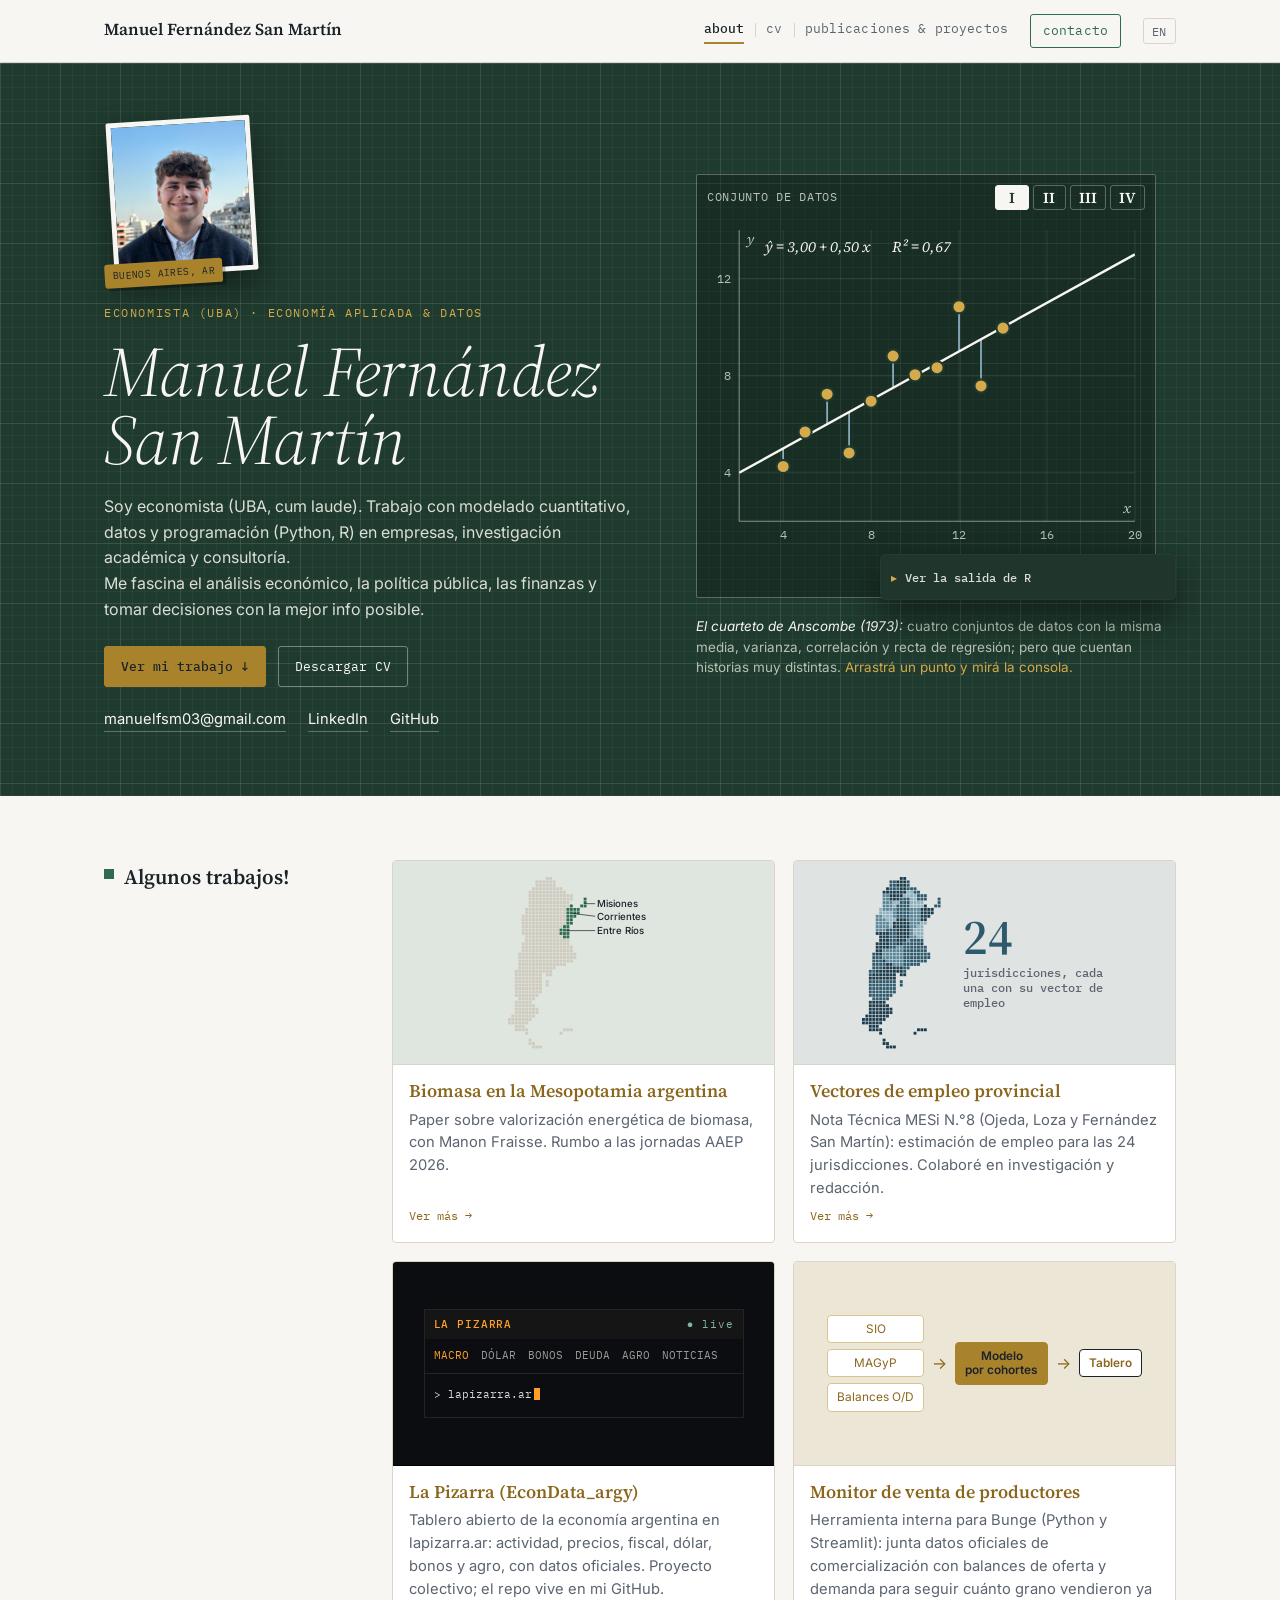
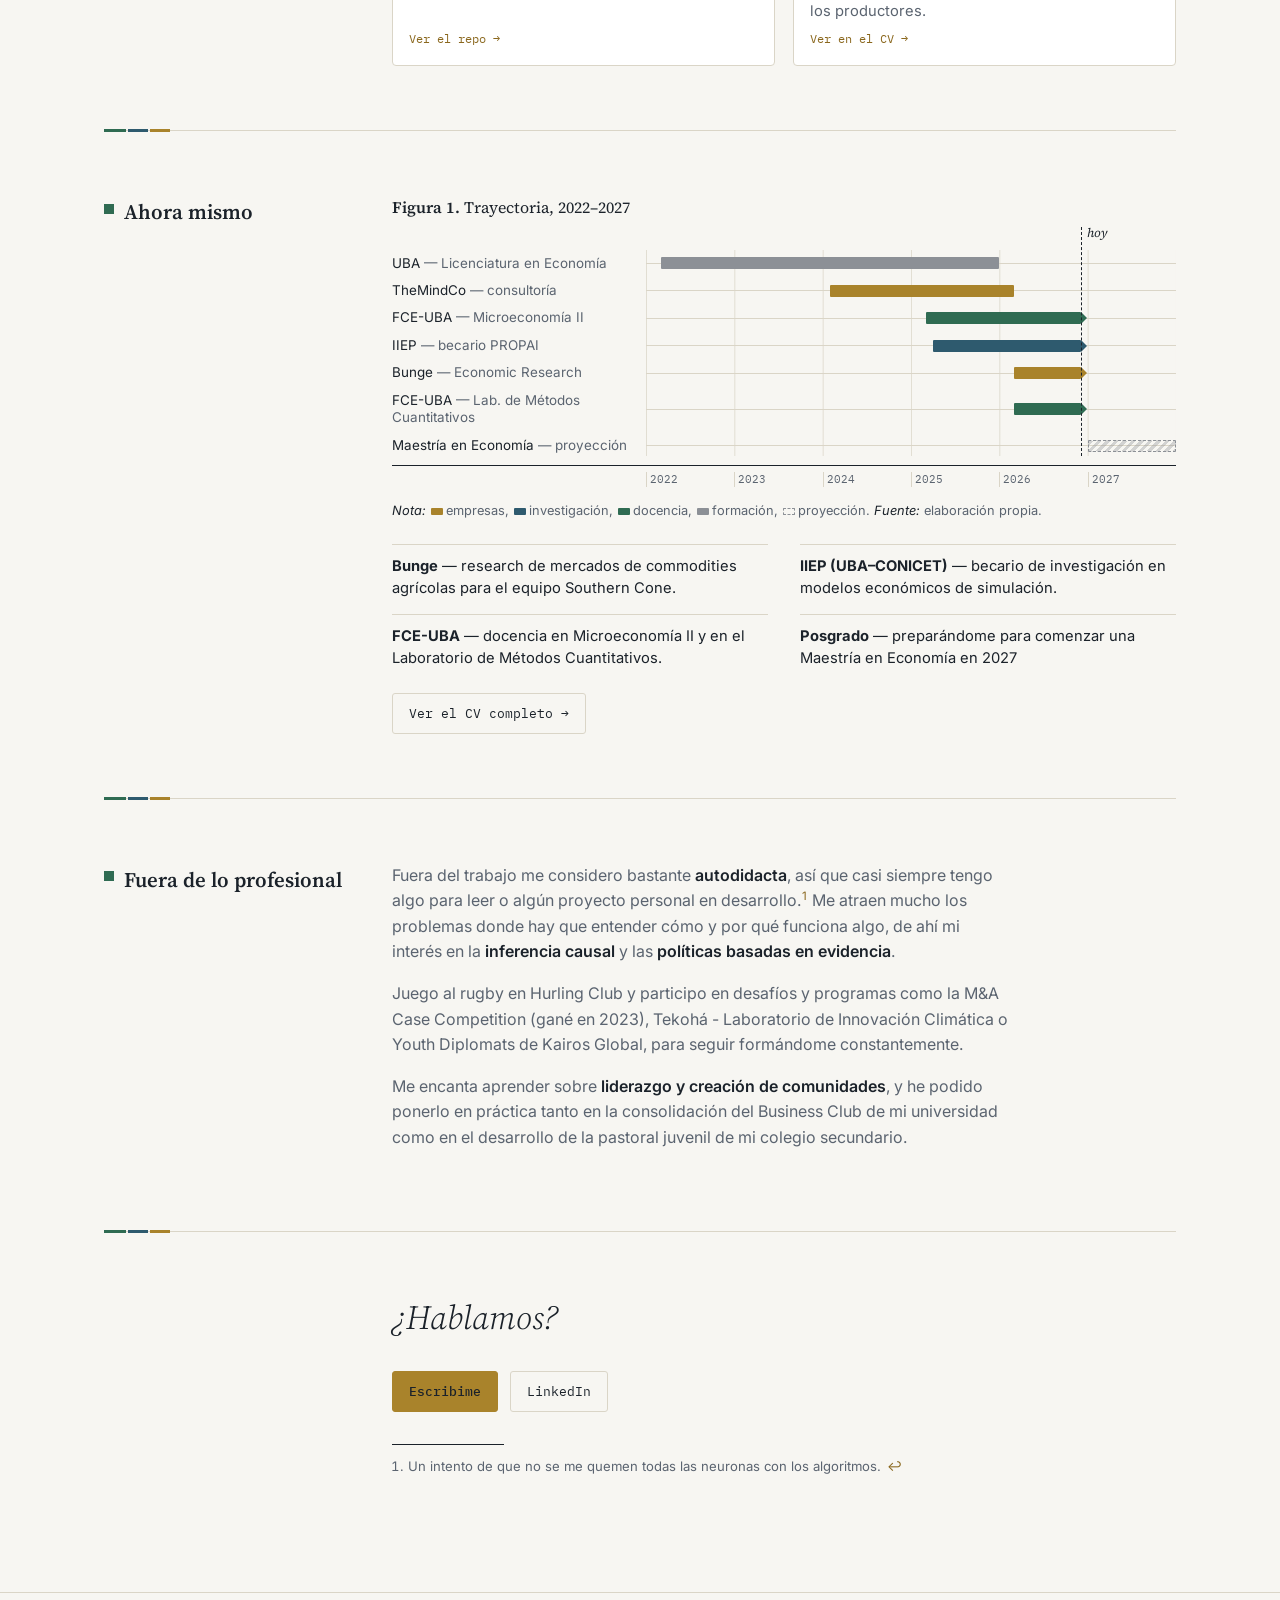
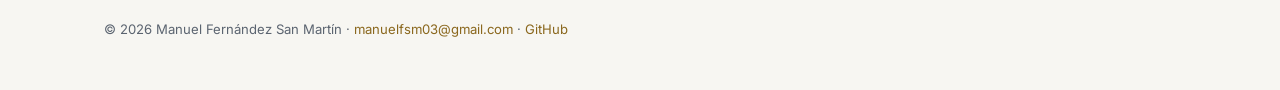
==== commit 8070041e: "Home: consola de R plegada, foto más grande y nueva descripción de Anscombe - La consola de R arranc" ====
--- a/index.html
+++ b/index.html
@@ -43,7 +43,7 @@
 <link rel="preconnect" href="https://fonts.googleapis.com">
 <link rel="preconnect" href="https://fonts.gstatic.com" crossorigin>
 <link href="https://fonts.googleapis.com/css2?family=Source+Serif+4:ital,opsz,wght@0,8..60,300..900;1,8..60,300..900&family=Inter:wght@400;500;600&family=IBM+Plex+Mono:wght@400;500&display=swap" rel="stylesheet">
-<link rel="stylesheet" href="style.css?v=12">
+<link rel="stylesheet" href="style.css?v=13">
 </head>
 <body class="home" data-lang="es" data-title-es="Manuel Fernández San Martín" data-title-en="Manuel Fernández San Martín">
 
@@ -110,14 +110,14 @@
         </div>
         <svg id="ans-plot" viewBox="0 0 440 326" role="img" aria-label="Gráfico de dispersión del cuarteto de Anscombe con su recta de regresión"></svg>
       </div>
-      <details class="console" id="ans-console-box" open>
+      <details class="console" id="ans-console-box">
         <summary><span class="c-caret" aria-hidden="true"></span><i aria-hidden="true"></i><i aria-hidden="true"></i><i aria-hidden="true"></i><span class="c-title">R</span><span class="c-hint"><span data-lang="es">Ver la salida de R</span><span data-lang="en">Show the R output</span></span></summary>
         <pre id="ans-console" aria-label="Salida de R"></pre>
       </details>
       </div>
       <figcaption>
-        <span data-lang="es"><i>El cuarteto de Anscombe (1973):</i> cuatro conjuntos de datos con la misma media, varianza, correlación y recta de regresión. Por eso siempre hay que graficar. <span class="hint">Arrastrá un punto y mirá la consola.</span></span>
-        <span data-lang="en"><i>Anscombe's quartet (1973):</i> four datasets with the same mean, variance, correlation, and regression line. That's why you always plot your data. <span class="hint">Drag a point and watch the console.</span></span>
+        <span data-lang="es"><i>El cuarteto de Anscombe (1973):</i> cuatro conjuntos de datos con la misma media, varianza, correlación y recta de regresión; pero que cuentan historias muy distintas. <span class="hint">Arrastrá un punto y mirá la consola.</span></span>
+        <span data-lang="en"><i>Anscombe's quartet (1973):</i> four datasets with the same mean, variance, correlation, and regression line, yet they tell very different stories. <span class="hint">Drag a point and watch the console.</span></span>
       </figcaption>
     </figure>
   </div>
@@ -328,6 +328,6 @@
 
 <footer><div class="wrap">© 2026 Manuel Fernández San Martín · <a href="mailto:manuelfsm03@gmail.com">manuelfsm03@gmail.com</a> · <a href="https://github.com/manuelfsm03" target="_blank" rel="noopener">GitHub</a></div></footer>
 
-<script src="script.js?v=12"></script>
+<script src="script.js?v=13"></script>
 </body>
 </html>
--- a/style.css
+++ b/style.css
@@ -1058,7 +1058,7 @@
 
 /* Hero: photo above the name on desktop, beside it on phones */
 .hero-id .photo-wrap { width: max-content; margin: 0 0 30px 6px; }
-.hero-id .cover-photo { width: 124px; }
+.hero-id .cover-photo { width: 144px; }
 
 /* Anscombe: the console sits in the chart frame's empty bottom strip and pokes out on the right */
 .ans-stage { display: flex; flex-direction: column; }
@@ -1143,7 +1143,7 @@
   .hero-id .kicker { grid-area: kick; }
   .hero-id h1 { grid-area: name; }
   .hero-id .photo-wrap { grid-area: photo; margin: 4px 0 0; }
-  .hero-id .cover-photo { width: 88px; border-width: 4px; }
+  .hero-id .cover-photo { width: 100px; border-width: 4px; }
   .hero-id .hero-tag { display: none; }
   .ans-stage .frame { width: 100%; }
   .ans-stage .console { width: auto; margin: -30px 10px 0; }
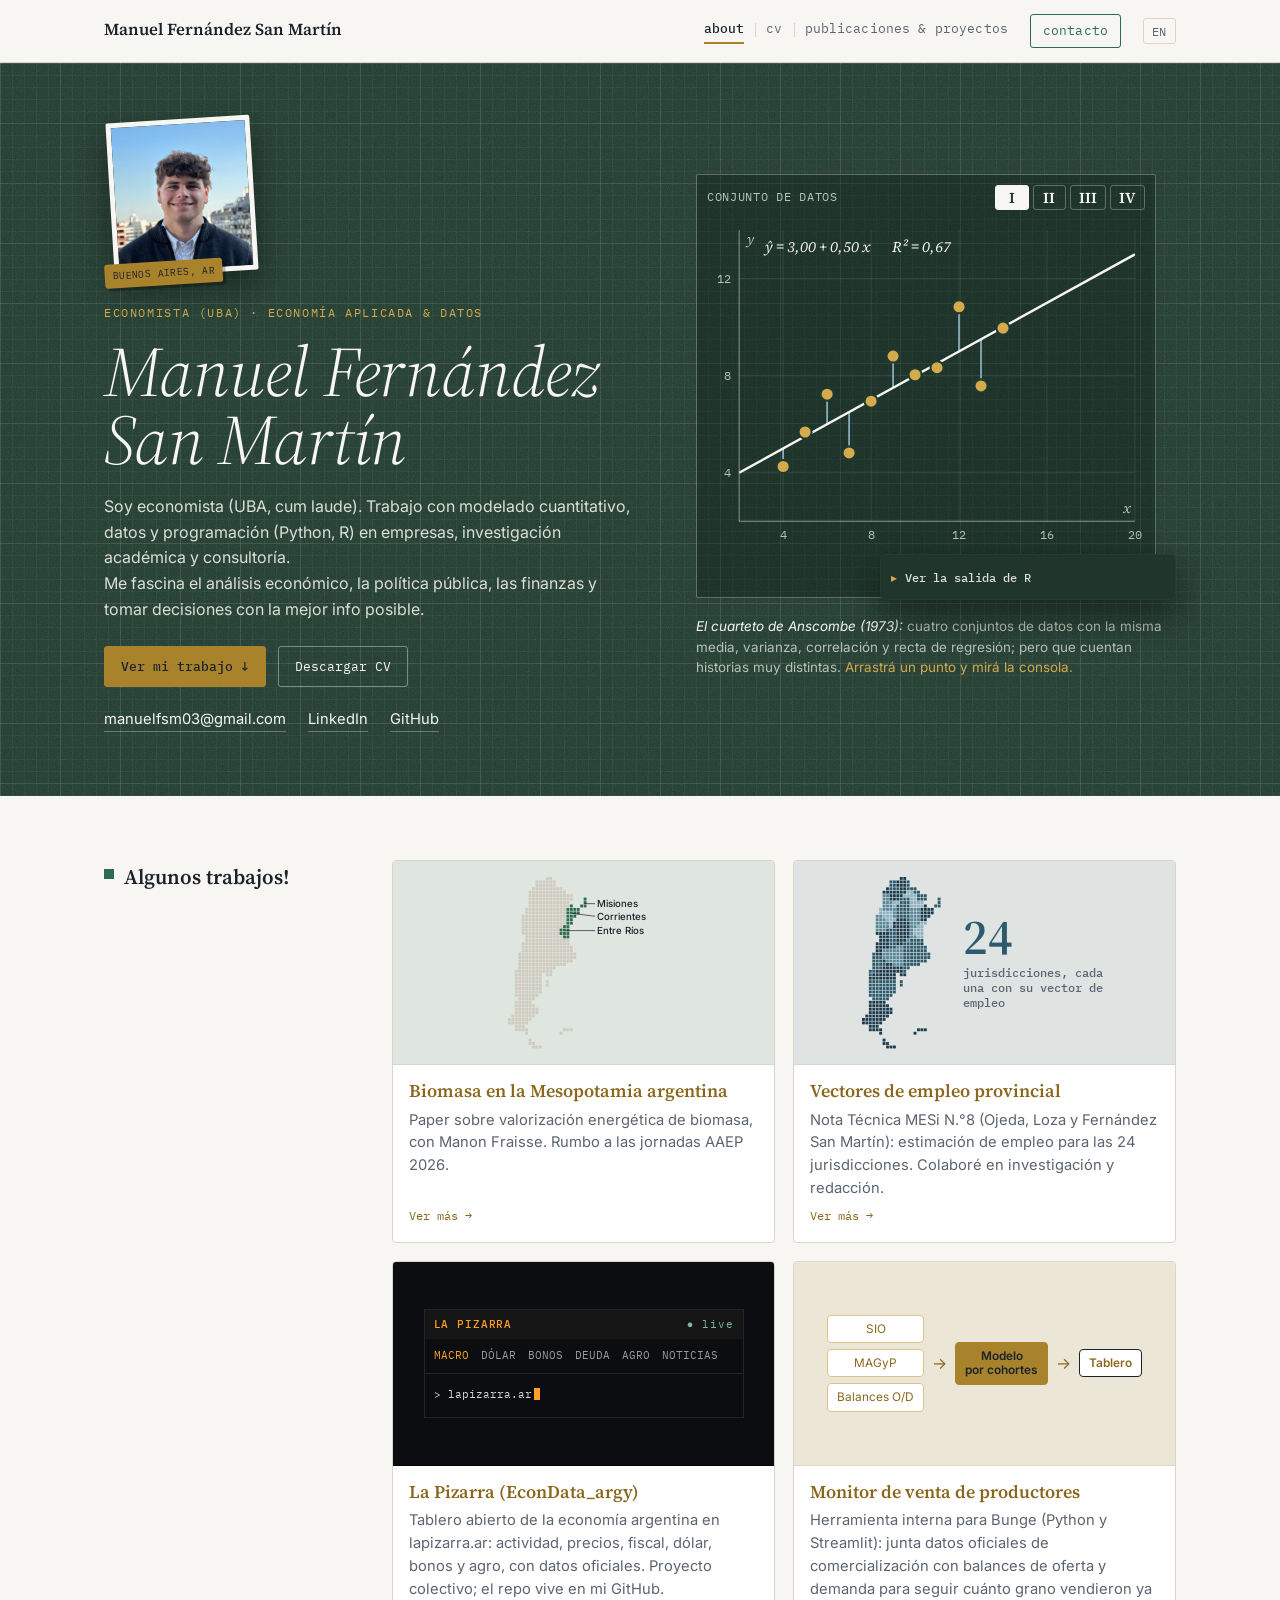
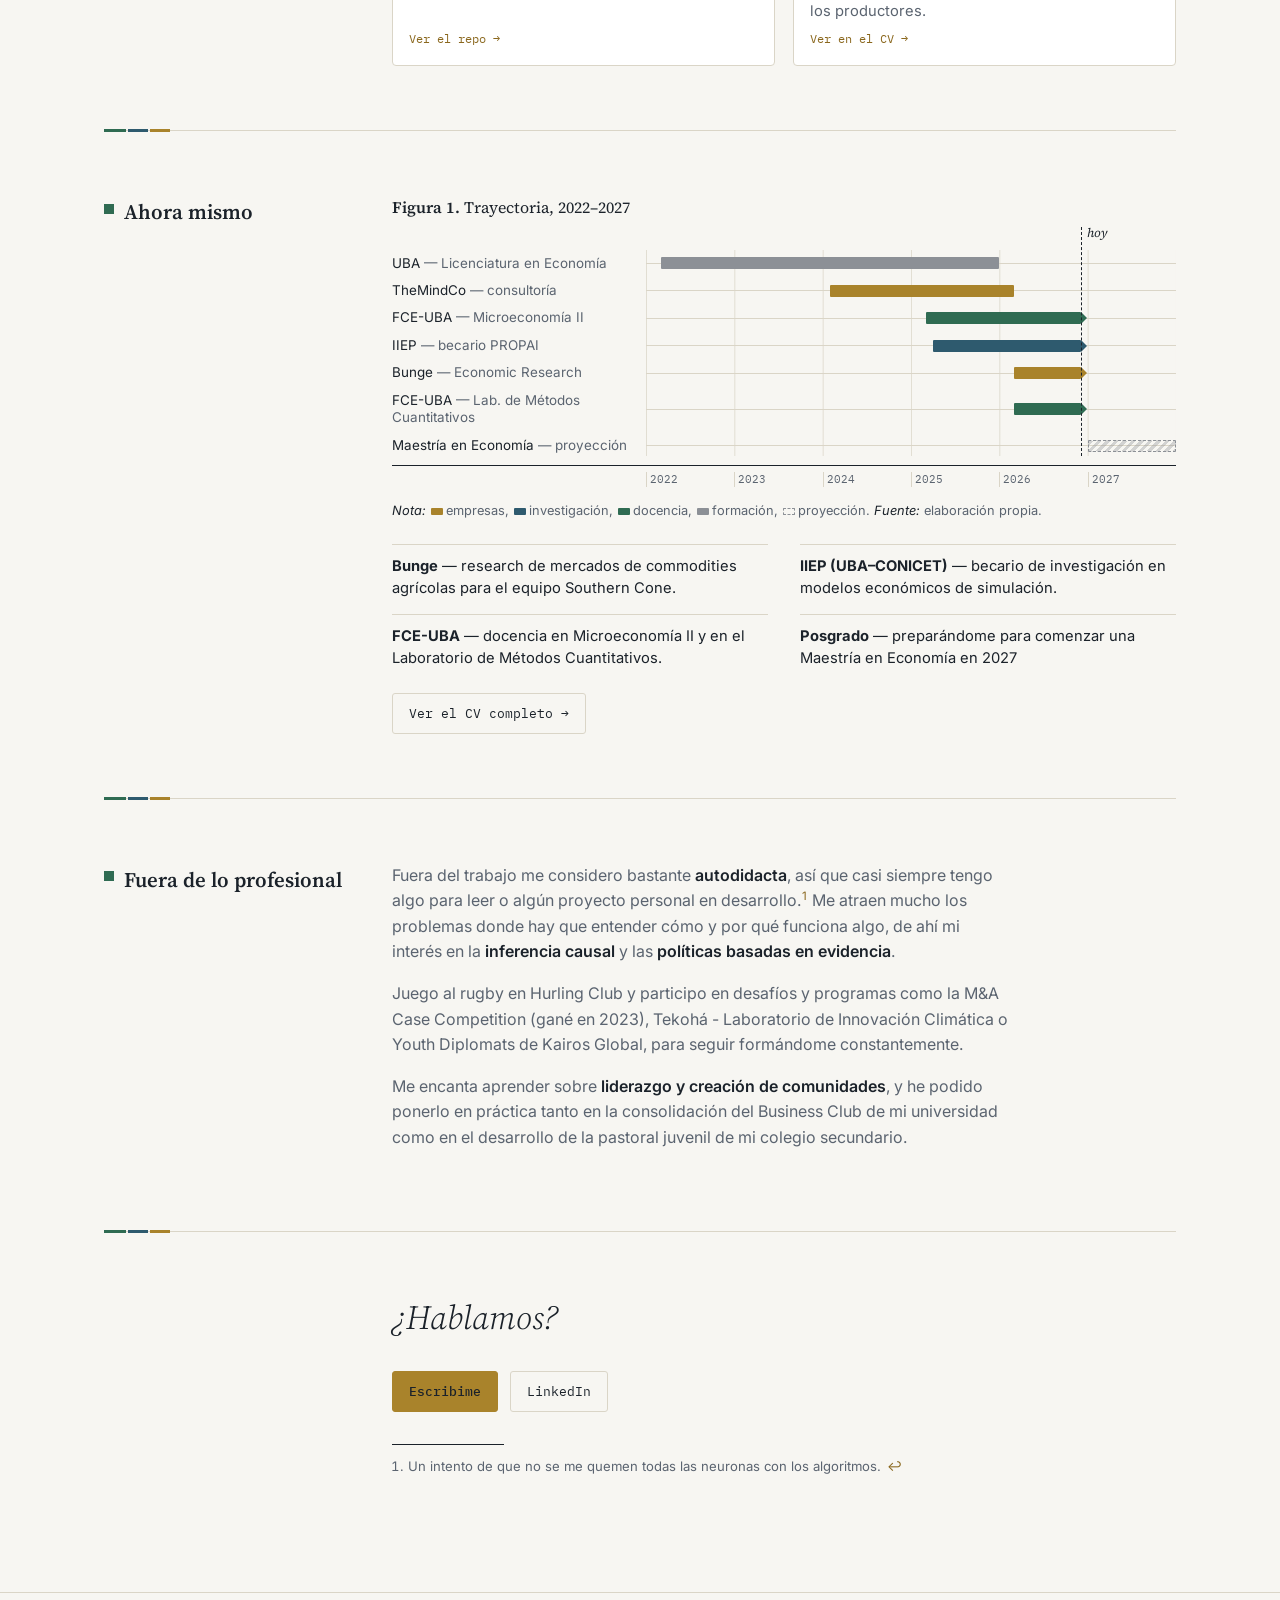
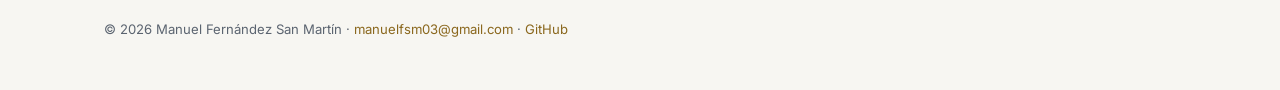
==== commit b223a90e: "Tarjeta para compartir (og:image) y grano de papel en la banda verde - assets/og-card.jpg: tarjeta 1" ====
--- a/index.html
+++ b/index.html
@@ -11,13 +11,16 @@
 <meta property="og:title" content="Manuel Fernández San Martín">
 <meta property="og:description" content="Economista (UBA) — análisis económico, modelado cuantitativo e investigación. Bunge · IIEP (UBA–CONICET) · FCE-UBA.">
 <meta property="og:url" content="https://manuelfsm03.github.io/">
-<meta property="og:image" content="https://manuelfsm03.github.io/assets/perfil.jpg">
+<meta property="og:image" content="https://manuelfsm03.github.io/assets/og-card.jpg">
+<meta property="og:image:width" content="1200">
+<meta property="og:image:height" content="630">
+<meta property="og:image:alt" content="Manuel Fernández San Martín, economista (UBA). Foto, nombre y el cuarteto de Anscombe sobre fondo verde con grilla.">
 <meta property="og:locale" content="es_AR">
 <meta property="og:locale:alternate" content="en_US">
-<meta name="twitter:card" content="summary">
+<meta name="twitter:card" content="summary_large_image">
 <meta name="twitter:title" content="Manuel Fernández San Martín">
 <meta name="twitter:description" content="Economista (UBA) — análisis económico, modelado cuantitativo e investigación. Bunge · IIEP (UBA–CONICET) · FCE-UBA.">
-<meta name="twitter:image" content="https://manuelfsm03.github.io/assets/perfil.jpg">
+<meta name="twitter:image" content="https://manuelfsm03.github.io/assets/og-card.jpg">
 <script type="application/ld+json">
 {
   "@context": "https://schema.org",
@@ -43,7 +46,7 @@
 <link rel="preconnect" href="https://fonts.googleapis.com">
 <link rel="preconnect" href="https://fonts.gstatic.com" crossorigin>
 <link href="https://fonts.googleapis.com/css2?family=Source+Serif+4:ital,opsz,wght@0,8..60,300..900;1,8..60,300..900&family=Inter:wght@400;500;600&family=IBM+Plex+Mono:wght@400;500&display=swap" rel="stylesheet">
-<link rel="stylesheet" href="style.css?v=13">
+<link rel="stylesheet" href="style.css?v=14">
 </head>
 <body class="home" data-lang="es" data-title-es="Manuel Fernández San Martín" data-title-en="Manuel Fernández San Martín">
 
@@ -328,6 +331,6 @@
 
 <footer><div class="wrap">© 2026 Manuel Fernández San Martín · <a href="mailto:manuelfsm03@gmail.com">manuelfsm03@gmail.com</a> · <a href="https://github.com/manuelfsm03" target="_blank" rel="noopener">GitHub</a></div></footer>
 
-<script src="script.js?v=13"></script>
+<script src="script.js?v=14"></script>
 </body>
 </html>
--- a/style.css
+++ b/style.css
@@ -331,12 +331,14 @@
 /* ---------- Hero band (home): green graph paper + Anscombe's quartet ---------- */
 .hero-band {
   background-color: var(--band);
+  /* Grano de papel (ruido SVG) sobre la grilla milimetrada */
   background-image:
+    url("data:image/svg+xml;utf8,<svg xmlns='http://www.w3.org/2000/svg' width='220' height='220'><filter id='n'><feTurbulence type='fractalNoise' baseFrequency='.85' numOctaves='3' stitchTiles='stitch'/><feColorMatrix values='0 0 0 0 1  0 0 0 0 1  0 0 0 0 1  0 0 0 .1 0'/></filter><rect width='100%' height='100%' filter='url(%23n)'/></svg>"),
     linear-gradient(rgba(247, 246, 242, .085) 1px, transparent 1px),
     linear-gradient(90deg, rgba(247, 246, 242, .085) 1px, transparent 1px),
     linear-gradient(rgba(247, 246, 242, .04) 1px, transparent 1px),
     linear-gradient(90deg, rgba(247, 246, 242, .04) 1px, transparent 1px);
-  background-size: 60px 60px, 60px 60px, 12px 12px, 12px 12px;
+  background-size: 220px 220px, 60px 60px, 60px 60px, 12px 12px, 12px 12px;
   color: var(--cream);
   overflow: hidden;
 }
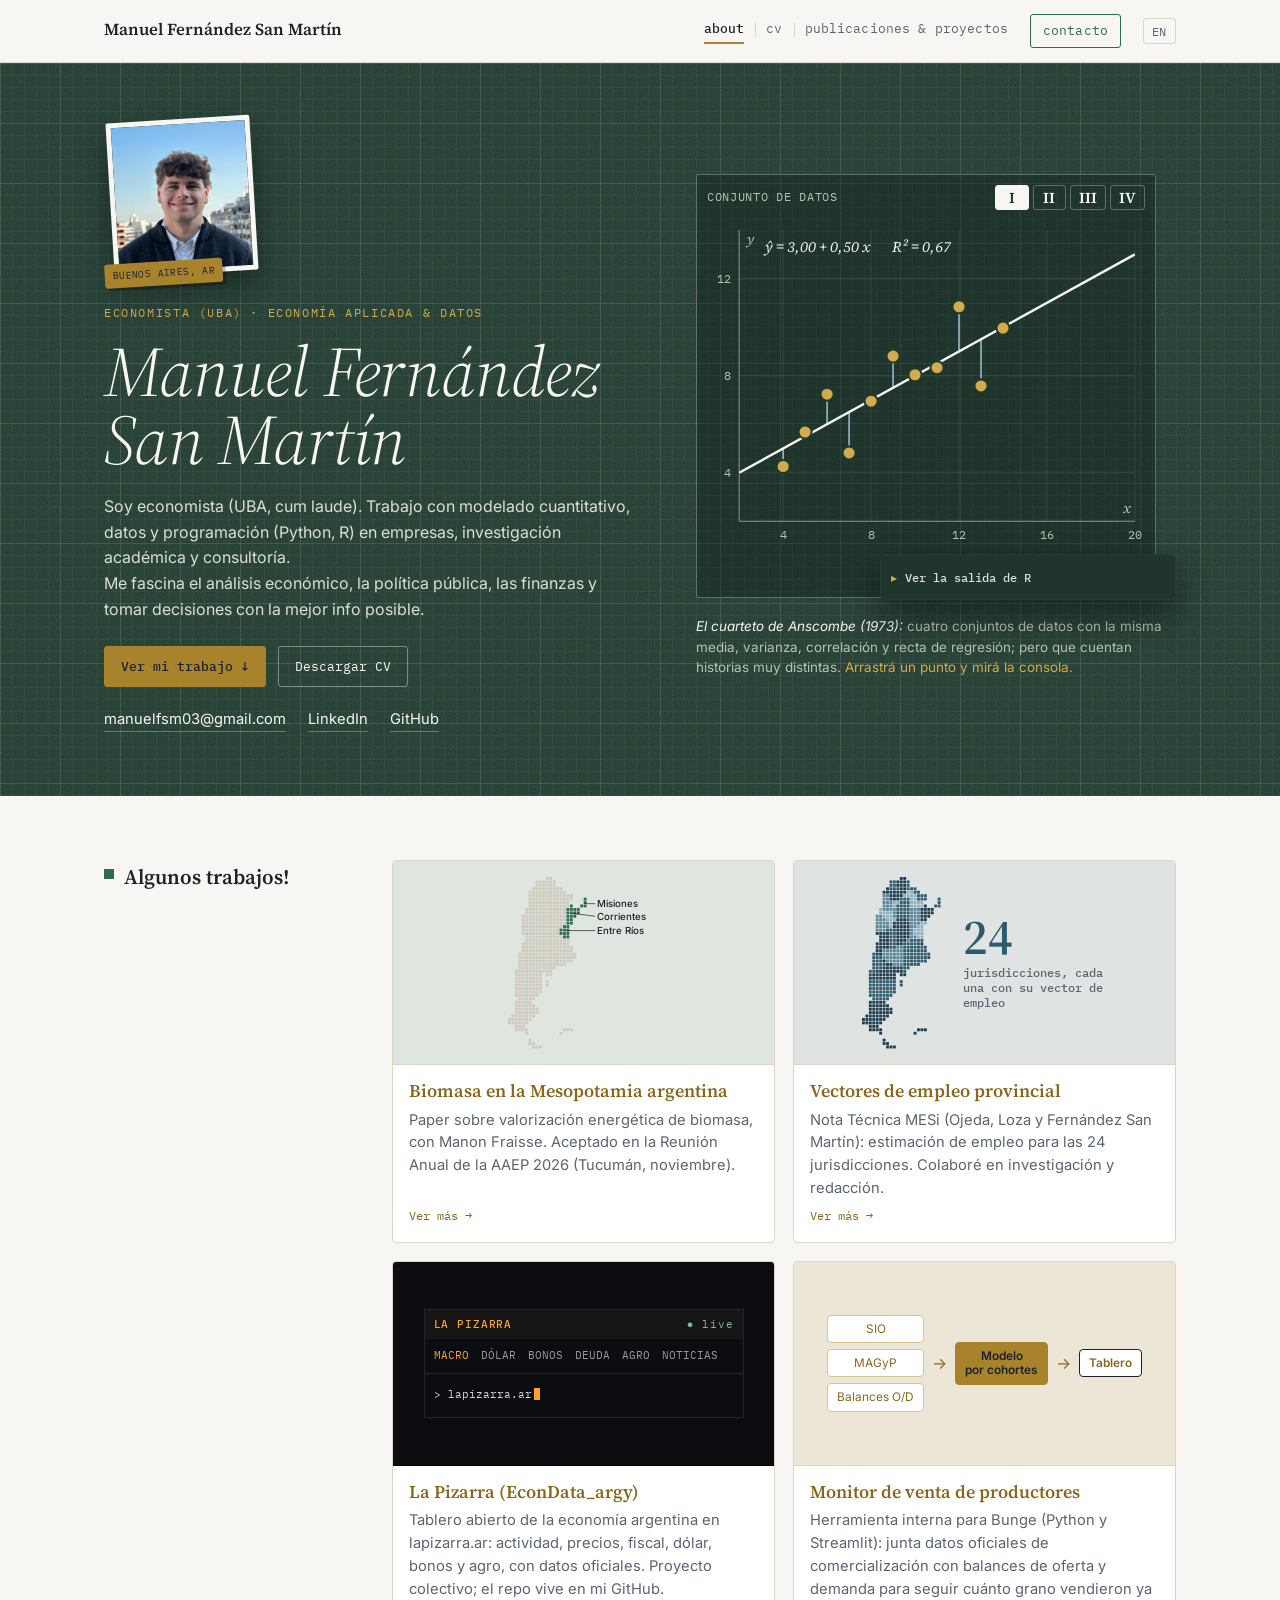
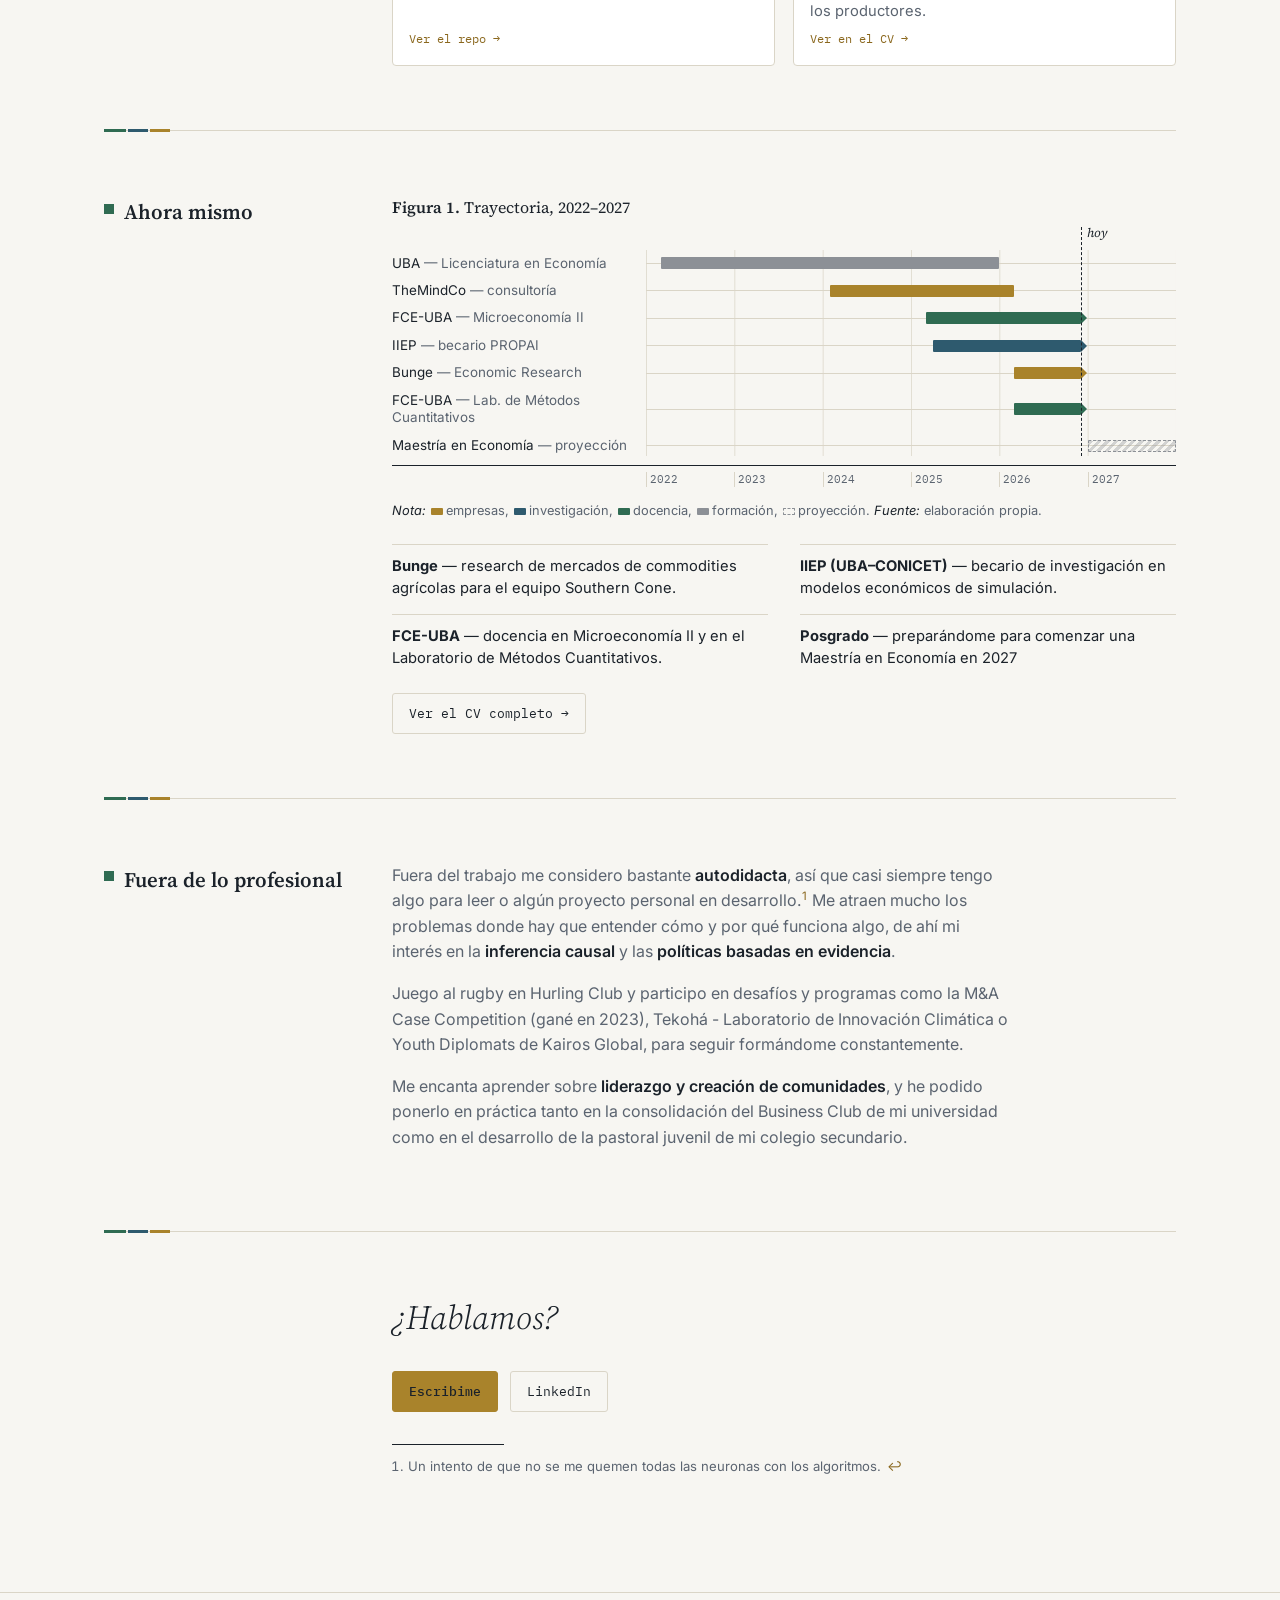
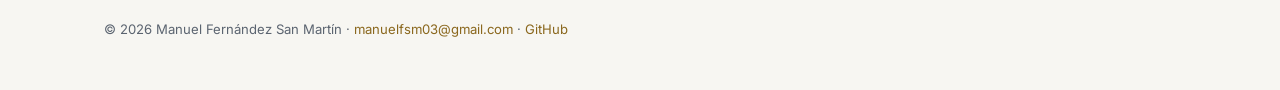
==== commit 9afffe48: "Paper de biomasa aceptado en la AAEP: CV y página actualizados - CV en PDF (ES/EN): sección Investig" ====
--- a/index.html
+++ b/index.html
@@ -140,8 +140,8 @@
           <div class="work-body">
             <span class="work-title" data-lang="es">Biomasa en la Mesopotamia argentina</span>
             <span class="work-title" data-lang="en">Biomass in the Argentine Mesopotamia</span>
-            <span class="work-desc" data-lang="es">Paper sobre valorización energética de biomasa, con Manon Fraisse. Rumbo a las jornadas AAEP 2026.</span>
-            <span class="work-desc" data-lang="en">Paper on energy valorization of biomass, with Manon Fraisse. Headed to the 2026 AAEP meetings.</span>
+            <span class="work-desc" data-lang="es">Paper sobre valorización energética de biomasa, con Manon Fraisse. Aceptado en la Reunión Anual de la AAEP 2026 (Tucumán, noviembre).</span>
+            <span class="work-desc" data-lang="en">Paper on energy valorization of biomass, with Manon Fraisse. Accepted at the 2026 AAEP Annual Meeting (Tucumán, November).</span>
             <span class="work-link" data-lang="es">Ver más →</span>
             <span class="work-link" data-lang="en">Read more →</span>
           </div>
@@ -155,8 +155,8 @@
           <div class="work-body">
             <span class="work-title" data-lang="es">Vectores de empleo provincial</span>
             <span class="work-title" data-lang="en">Provincial employment vectors</span>
-            <span class="work-desc" data-lang="es">Nota Técnica MESi N.°8 (Ojeda, Loza y Fernández San Martín): estimación de empleo para las 24 jurisdicciones. Colaboré en investigación y redacción.</span>
-            <span class="work-desc" data-lang="en">MESi Technical Note No. 8 (Ojeda, Loza &amp; Fernández San Martín): employment estimation for all 24 jurisdictions. I contributed research and drafting.</span>
+            <span class="work-desc" data-lang="es">Nota Técnica MESi (Ojeda, Loza y Fernández San Martín): estimación de empleo para las 24 jurisdicciones. Colaboré en investigación y redacción.</span>
+            <span class="work-desc" data-lang="en">MESi Technical Note (Ojeda, Loza &amp; Fernández San Martín): employment estimation for all 24 jurisdictions. I contributed research and drafting.</span>
             <span class="work-link" data-lang="es">Ver más →</span>
             <span class="work-link" data-lang="en">Read more →</span>
           </div>
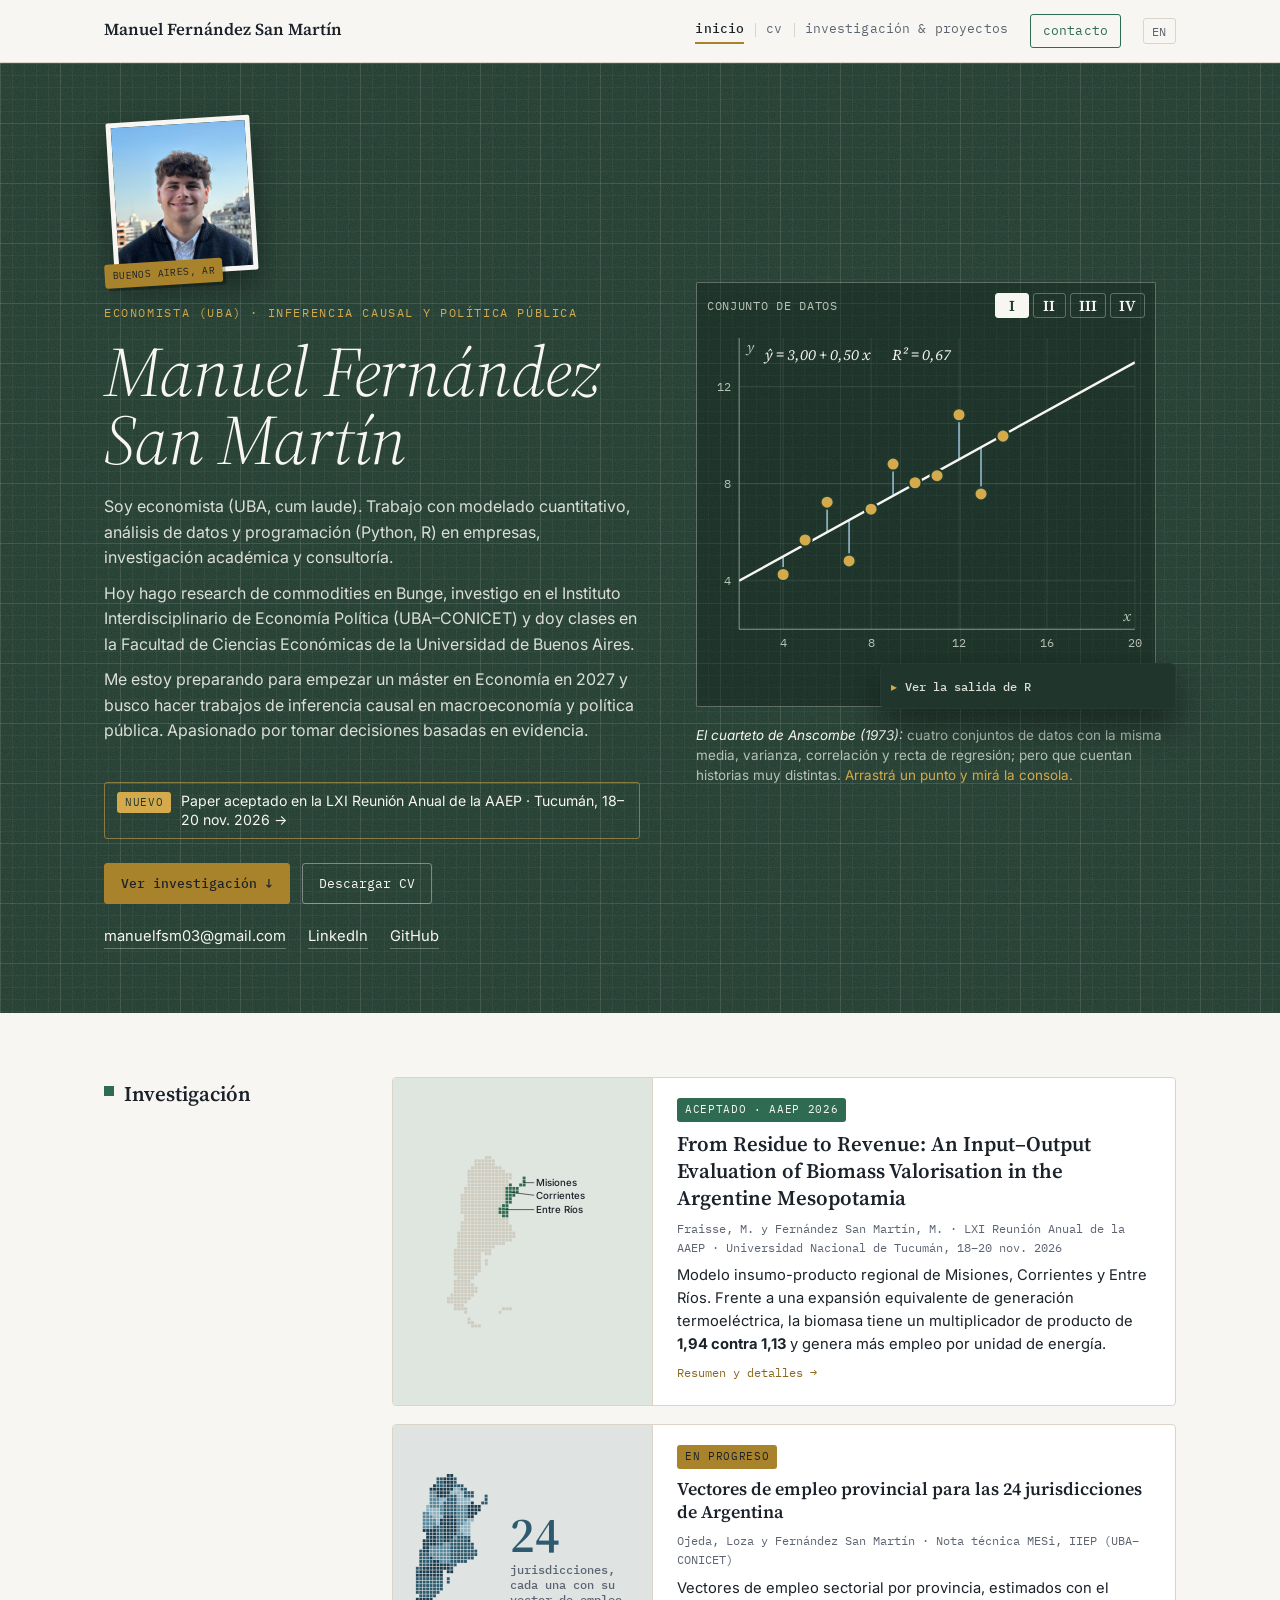
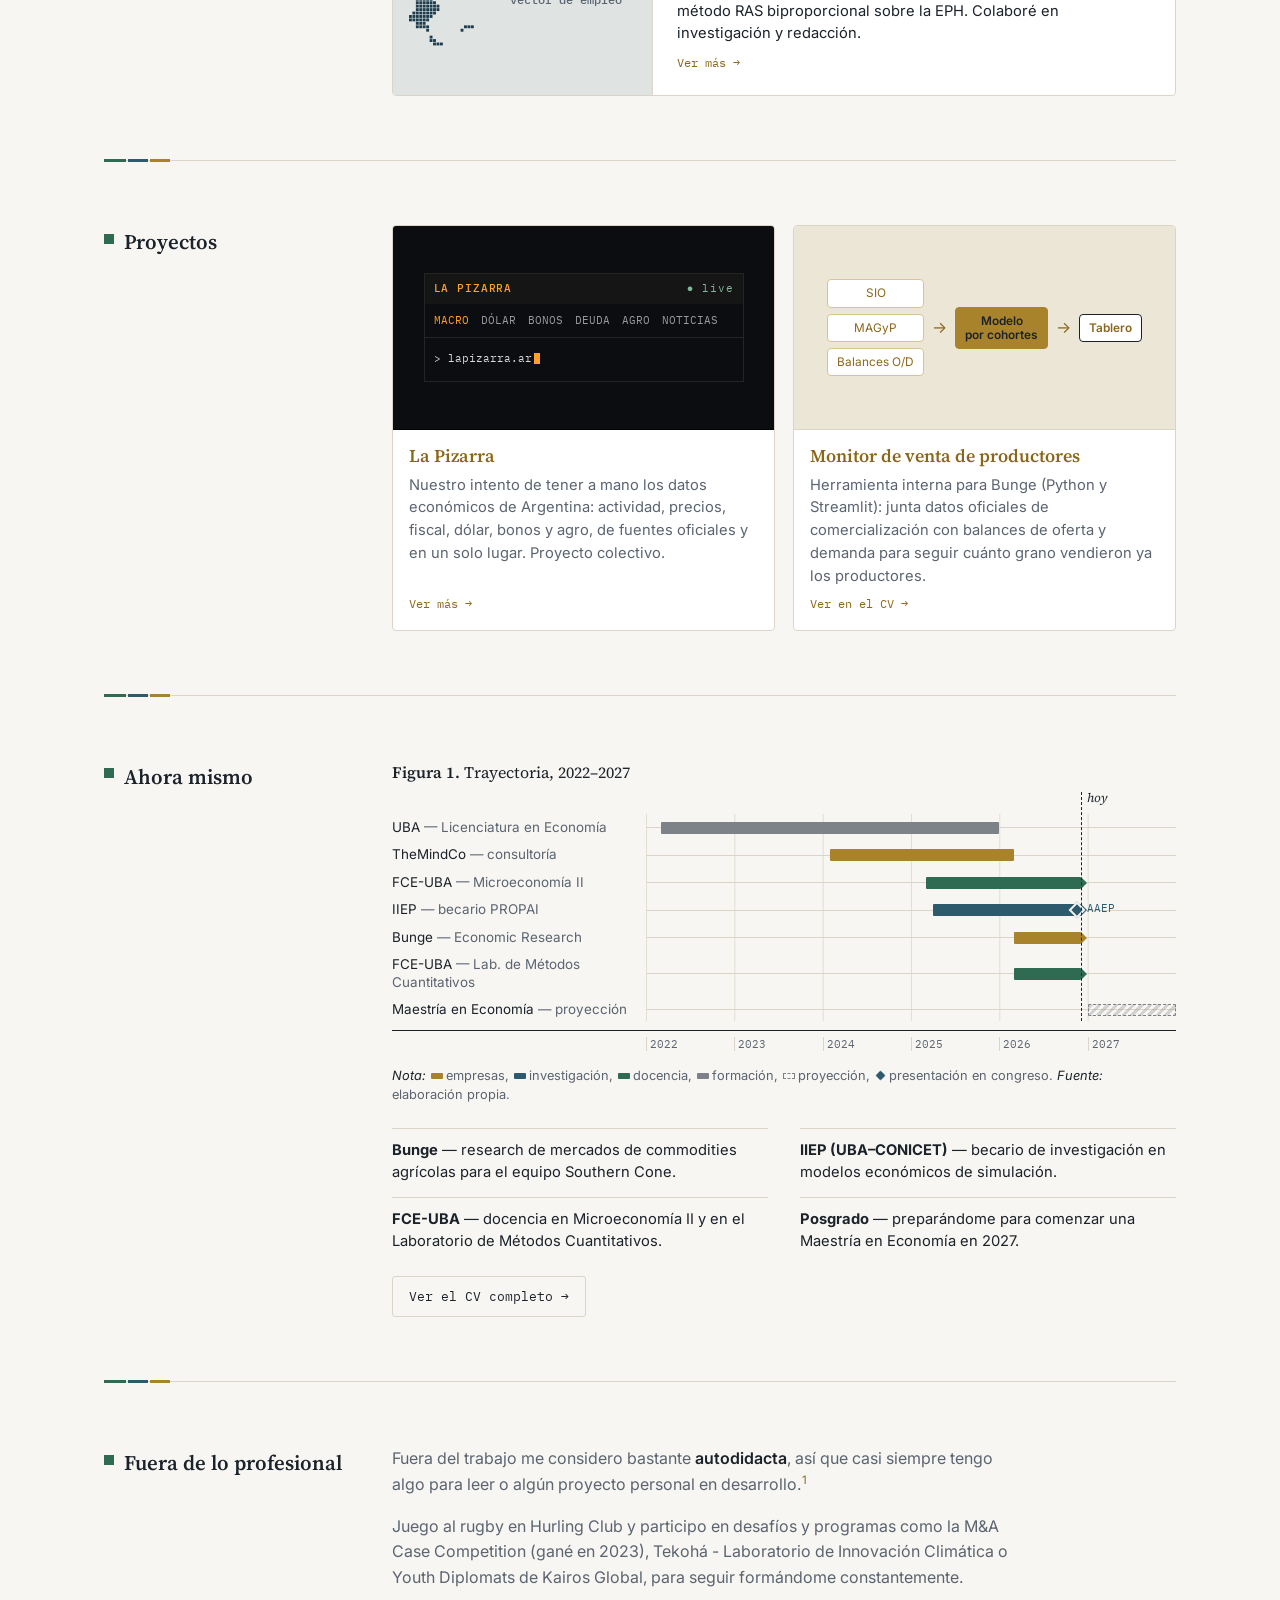
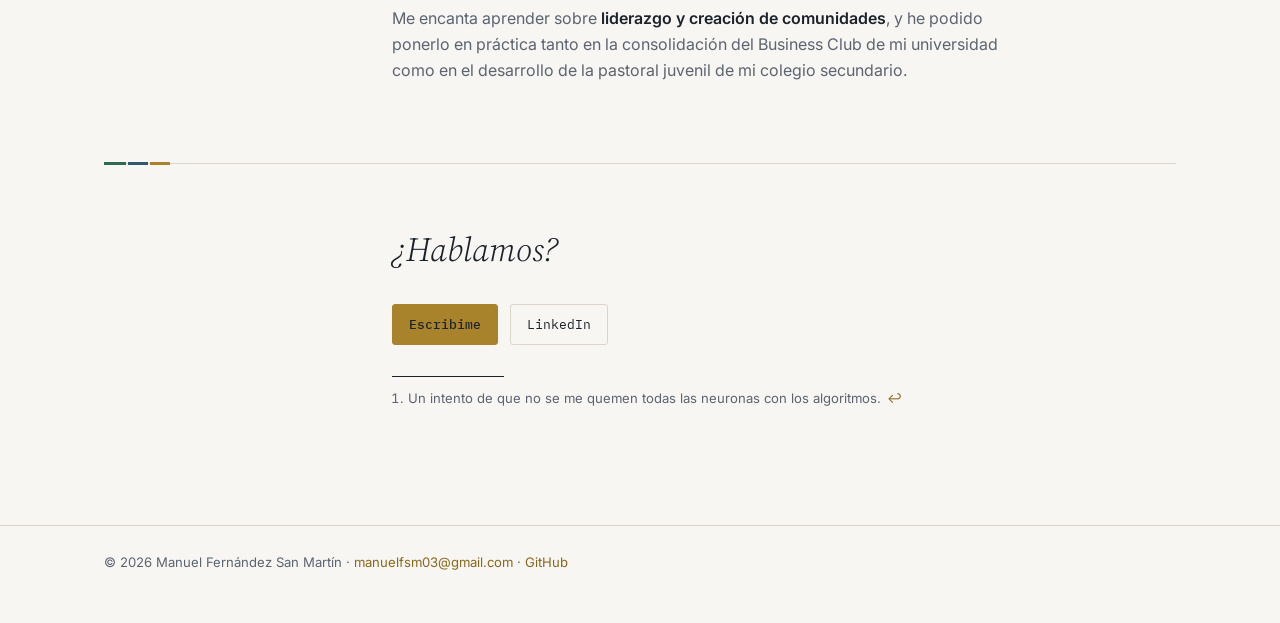
==== commit b326536f: "Rediseño: una grilla para todo el sitio, investigación al frente - Todas las páginas usan la grilla " ====
--- a/index.html
+++ b/index.html
@@ -4,12 +4,12 @@
 <meta charset="UTF-8">
 <meta name="viewport" content="width=device-width, initial-scale=1">
 <title>Manuel Fernández San Martín</title>
-<meta name="description" content="Economista (UBA) — análisis económico, modelado cuantitativo e investigación. Bunge · IIEP (UBA–CONICET) · FCE-UBA.">
+<meta name="description" content="Economista (UBA): inferencia causal, política pública y datos. Bunge · IIEP (UBA–CONICET) · FCE-UBA.">
 <link rel="canonical" href="https://manuelfsm03.github.io/">
 <link rel="icon" type="image/svg+xml" href="assets/favicon.svg">
 <meta property="og:type" content="profile">
 <meta property="og:title" content="Manuel Fernández San Martín">
-<meta property="og:description" content="Economista (UBA) — análisis económico, modelado cuantitativo e investigación. Bunge · IIEP (UBA–CONICET) · FCE-UBA.">
+<meta property="og:description" content="Economista (UBA): inferencia causal, política pública y datos. Bunge · IIEP (UBA–CONICET) · FCE-UBA.">
 <meta property="og:url" content="https://manuelfsm03.github.io/">
 <meta property="og:image" content="https://manuelfsm03.github.io/assets/og-card.jpg">
 <meta property="og:image:width" content="1200">
@@ -19,7 +19,7 @@
 <meta property="og:locale:alternate" content="en_US">
 <meta name="twitter:card" content="summary_large_image">
 <meta name="twitter:title" content="Manuel Fernández San Martín">
-<meta name="twitter:description" content="Economista (UBA) — análisis económico, modelado cuantitativo e investigación. Bunge · IIEP (UBA–CONICET) · FCE-UBA.">
+<meta name="twitter:description" content="Economista (UBA): inferencia causal, política pública y datos. Bunge · IIEP (UBA–CONICET) · FCE-UBA.">
 <meta name="twitter:image" content="https://manuelfsm03.github.io/assets/og-card.jpg">
 <script type="application/ld+json">
 {
@@ -46,7 +46,7 @@
 <link rel="preconnect" href="https://fonts.googleapis.com">
 <link rel="preconnect" href="https://fonts.gstatic.com" crossorigin>
 <link href="https://fonts.googleapis.com/css2?family=Source+Serif+4:ital,opsz,wght@0,8..60,300..900;1,8..60,300..900&family=Inter:wght@400;500;600&family=IBM+Plex+Mono:wght@400;500&display=swap" rel="stylesheet">
-<link rel="stylesheet" href="style.css?v=14">
+<link rel="stylesheet" href="style.css?v=15">
 </head>
 <body class="home" data-lang="es" data-title-es="Manuel Fernández San Martín" data-title-en="Manuel Fernández San Martín">
 
@@ -55,9 +55,9 @@
     <a class="nav-name" href="index.html">Manuel Fernández San Martín</a>
     <button class="nav-toggle-btn" aria-label="Menú" aria-expanded="false">☰</button>
     <nav class="nav-links">
-      <a href="index.html">about</a>
+      <a href="index.html"><span data-lang="es">inicio</span><span data-lang="en">home</span></a>
       <a href="cv.html">cv</a>
-      <a href="publications.html"><span data-lang="es">publicaciones &amp; proyectos</span><span data-lang="en">publications &amp; projects</span></a>
+      <a href="publications.html"><span data-lang="es">investigación &amp; proyectos</span><span data-lang="en">research &amp; projects</span></a>
       <a class="nav-cta" href="contact.html"><span data-lang="es">contacto</span><span data-lang="en">contact</span></a>
       <button class="lang-toggle" aria-label="Cambiar idioma">EN</button>
     </nav>
@@ -72,21 +72,31 @@
           <img class="cover-photo" src="assets/perfil.jpg" alt="Foto de Manuel Fernández San Martín" width="124" height="155">
           <div class="hero-tag">BUENOS AIRES, AR</div>
         </div>
-        <div class="kicker" data-lang="es">Economista (UBA) · economía aplicada &amp; datos</div>
-        <div class="kicker" data-lang="en">Economist (UBA) · applied economics &amp; data</div>
+        <div class="kicker" data-lang="es">Economista (UBA) · inferencia causal y política pública</div>
+        <div class="kicker" data-lang="en">Economist (UBA) · causal inference &amp; public policy</div>
         <h1>Manuel Fernández San Martín</h1>
       </div>
 
       <div data-lang="es">
-        <p class="bio">Soy economista (UBA, cum laude). Trabajo con modelado cuantitativo, datos y programación (Python, R) en empresas, investigación académica y consultoría.<br>Me fascina el análisis económico, la política pública, las finanzas y tomar decisiones con la mejor info posible.</p>
+        <p class="bio">Soy economista (UBA, cum laude). Trabajo con modelado cuantitativo, análisis de datos y programación (Python, R) en empresas, investigación académica y consultoría.</p>
+        <p class="bio">Hoy hago research de commodities en Bunge, investigo en el Instituto Interdisciplinario de Economía Política (UBA–CONICET) y doy clases en la Facultad de Ciencias Económicas de la Universidad de Buenos Aires.</p>
+        <p class="bio">Me estoy preparando para empezar un máster en Economía en 2027 y busco hacer trabajos de inferencia causal en macroeconomía y política pública. Apasionado por tomar decisiones basadas en evidencia.</p>
       </div>
       <div data-lang="en">
-        <p class="bio">I'm an economist (UBA, cum laude). I work with quantitative modeling, data, and programming (Python, R) across companies, academic research, and consulting.<br>I'm fascinated by economic analysis, public policy, finance, and making decisions with the best information available.</p>
-      </div>
+        <p class="bio">I'm an economist (UBA, cum laude). I work with quantitative modeling, data analysis, and programming (Python, R) across companies, academic research, and consulting.</p>
+        <p class="bio">Right now I do commodities research at Bunge, I'm a researcher at the Interdisciplinary Institute of Political Economy (UBA–CONICET), and I teach at the School of Economics of the University of Buenos Aires.</p>
+        <p class="bio">I'm preparing to start a master's in economics in 2027, and I want to do causal inference work in macroeconomics and public policy. Passionate about evidence-based decision-making.</p>
+      </div>
+
+      <a class="news-line" href="publications.html#biomasa">
+        <span class="status-tag news" data-lang="es">nuevo</span><span class="status-tag news" data-lang="en">new</span>
+        <span data-lang="es">Paper aceptado en la LXI Reunión Anual de la AAEP · Tucumán, 18–20 nov. 2026 →</span>
+        <span data-lang="en">Paper accepted at the 61st AAEP Annual Meeting · Tucumán, Nov 18–20, 2026 →</span>
+      </a>
 
       <div class="cta-row">
-        <a class="btn btn-primary" href="#trabajo" data-lang="es">Ver mi trabajo ↓</a>
-        <a class="btn btn-primary" href="#trabajo" data-lang="en">See my work ↓</a>
+        <a class="btn btn-primary" href="#investigacion" data-lang="es">Ver investigación ↓</a>
+        <a class="btn btn-primary" href="#investigacion" data-lang="en">See research ↓</a>
         <a class="btn btn-ghost" href="assets/CV_Manuel_Fernandez_San_Martin_ESP.pdf" target="_blank" rel="noopener" data-lang="es">Descargar CV</a>
         <a class="btn btn-ghost" href="assets/CV_Manuel_Fernandez_San_Martin_EN.pdf" target="_blank" rel="noopener" data-lang="en">Download CV</a>
       </div>
@@ -128,41 +138,57 @@
 
 <main class="wrap">
 
-  <section class="rail-sec" id="trabajo">
-    <h2 class="rail-h"><span data-lang="es">Algunos trabajos!</span><span data-lang="en">Some work!</span></h2>
+  <section class="rail-sec" id="investigacion">
+    <h2 class="rail-h"><span data-lang="es">Investigación</span><span data-lang="en">Research</span></h2>
     <div class="rail-body">
-      <div class="work-grid">
-
-        <a class="work-card" href="publications.html">
+      <div class="research-list">
+
+        <a class="work-card wide feature" href="publications.html#biomasa">
           <div class="work-visual panel green" aria-hidden="true">
             <svg class="tilemap" data-tilemap="meso"></svg>
           </div>
           <div class="work-body">
-            <span class="work-title" data-lang="es">Biomasa en la Mesopotamia argentina</span>
-            <span class="work-title" data-lang="en">Biomass in the Argentine Mesopotamia</span>
-            <span class="work-desc" data-lang="es">Paper sobre valorización energética de biomasa, con Manon Fraisse. Aceptado en la Reunión Anual de la AAEP 2026 (Tucumán, noviembre).</span>
-            <span class="work-desc" data-lang="en">Paper on energy valorization of biomass, with Manon Fraisse. Accepted at the 2026 AAEP Annual Meeting (Tucumán, November).</span>
-            <span class="work-link" data-lang="es">Ver más →</span>
-            <span class="work-link" data-lang="en">Read more →</span>
+            <div class="work-tags"><span class="status-tag published" data-lang="es">aceptado · AAEP 2026</span><span class="status-tag published" data-lang="en">accepted · AAEP 2026</span></div>
+            <span class="work-title">From Residue to Revenue: An Input–Output Evaluation of Biomass Valorisation in the Argentine Mesopotamia</span>
+            <span class="work-meta" data-lang="es">Fraisse, M. y Fernández San Martín, M. · LXI Reunión Anual de la AAEP · Universidad Nacional de Tucumán, 18–20 nov. 2026</span>
+            <span class="work-meta" data-lang="en">Fraisse, M. &amp; Fernández San Martín, M. · 61st AAEP Annual Meeting · Universidad Nacional de Tucumán, Nov 18–20, 2026</span>
+            <span class="work-desc" data-lang="es">Modelo insumo-producto regional de Misiones, Corrientes y Entre Ríos. Frente a una expansión equivalente de generación termoeléctrica, la biomasa tiene un multiplicador de producto de <strong>1,94 contra 1,13</strong> y genera más empleo por unidad de energía.</span>
+            <span class="work-desc" data-lang="en">A regional input–output model of Misiones, Corrientes, and Entre Ríos. Against an equivalent expansion of thermoelectric generation, biomass has an output multiplier of <strong>1.94 versus 1.13</strong> and creates more jobs per unit of energy.</span>
+            <span class="work-link" data-lang="es">Resumen y detalles →</span>
+            <span class="work-link" data-lang="en">Abstract and details →</span>
           </div>
         </a>
 
-        <a class="work-card" href="publications.html">
+        <a class="work-card wide" href="publications.html#vectores">
           <div class="work-visual panel blue" aria-hidden="true">
             <svg class="tilemap" data-tilemap="all"></svg>
             <div class="big-n">24<small><span data-lang="es">jurisdicciones, cada una con su vector de empleo</span><span data-lang="en">jurisdictions, each with its employment vector</span></small></div>
           </div>
           <div class="work-body">
-            <span class="work-title" data-lang="es">Vectores de empleo provincial</span>
-            <span class="work-title" data-lang="en">Provincial employment vectors</span>
-            <span class="work-desc" data-lang="es">Nota Técnica MESi (Ojeda, Loza y Fernández San Martín): estimación de empleo para las 24 jurisdicciones. Colaboré en investigación y redacción.</span>
-            <span class="work-desc" data-lang="en">MESi Technical Note (Ojeda, Loza &amp; Fernández San Martín): employment estimation for all 24 jurisdictions. I contributed research and drafting.</span>
+            <div class="work-tags"><span class="status-tag progress" data-lang="es">en progreso</span><span class="status-tag progress" data-lang="en">in progress</span></div>
+            <span class="work-title" data-lang="es">Vectores de empleo provincial para las 24 jurisdicciones de Argentina</span>
+            <span class="work-title" data-lang="en">Provincial employment vectors for Argentina's 24 jurisdictions</span>
+            <span class="work-meta" data-lang="es">Ojeda, Loza y Fernández San Martín · Nota técnica MESi, IIEP (UBA–CONICET)</span>
+            <span class="work-meta" data-lang="en">Ojeda, Loza &amp; Fernández San Martín · MESi Technical Note, IIEP (UBA–CONICET)</span>
+            <span class="work-desc" data-lang="es">Vectores de empleo sectorial por provincia, estimados con el método RAS biproporcional sobre la EPH. Colaboré en investigación y redacción.</span>
+            <span class="work-desc" data-lang="en">Sectoral employment vectors by province, estimated with the RAS biproportional method on the Permanent Household Survey (EPH). I contributed research and drafting.</span>
             <span class="work-link" data-lang="es">Ver más →</span>
             <span class="work-link" data-lang="en">Read more →</span>
           </div>
         </a>
 
-        <a class="work-card" href="https://github.com/manuelfsm03/EconData_argy" target="_blank" rel="noopener">
+      </div>
+    </div>
+  </section>
+
+  <div class="ledger"></div>
+
+  <section class="rail-sec" id="proyectos">
+    <h2 class="rail-h"><span data-lang="es">Proyectos</span><span data-lang="en">Projects</span></h2>
+    <div class="rail-body">
+      <div class="work-grid">
+
+        <a class="work-card" href="publications.html#la-pizarra">
           <div class="work-visual panel term" aria-hidden="true">
             <div class="term-ui">
               <div class="term-bar"><span>LA PIZARRA</span><span>● live</span></div>
@@ -171,11 +197,11 @@
             </div>
           </div>
           <div class="work-body">
-            <span class="work-title">La Pizarra (EconData_argy)</span>
-            <span class="work-desc" data-lang="es">Tablero abierto de la economía argentina en lapizarra.ar: actividad, precios, fiscal, dólar, bonos y agro, con datos oficiales. Proyecto colectivo; el repo vive en mi GitHub.</span>
-            <span class="work-desc" data-lang="en">Open dashboard of the Argentine economy at lapizarra.ar: activity, prices, fiscal accounts, FX, bonds, and agriculture from official data. A group project; the repo lives on my GitHub.</span>
-            <span class="work-link" data-lang="es">Ver el repo →</span>
-            <span class="work-link" data-lang="en">See the repo →</span>
+            <span class="work-title">La Pizarra</span>
+            <span class="work-desc" data-lang="es">Nuestro intento de tener a mano los datos económicos de Argentina: actividad, precios, fiscal, dólar, bonos y agro, de fuentes oficiales y en un solo lugar. Proyecto colectivo.</span>
+            <span class="work-desc" data-lang="en">Our attempt to keep Argentina's economic data within reach: activity, prices, fiscal accounts, FX, bonds, and agriculture, from official sources and in one place. A group project.</span>
+            <span class="work-link" data-lang="es">Ver más →</span>
+            <span class="work-link" data-lang="en">Read more →</span>
           </div>
         </a>
 
@@ -226,7 +252,7 @@
           </div>
           <div class="tl-row">
             <span class="tl-label">IIEP <span class="org">— <span data-lang="es">becario PROPAI</span><span data-lang="en">PROPAI fellow</span></span></span>
-            <span class="tl-track"><span class="tl-bar research ongoing" style="--s:39;--e:56.8"></span></span>
+            <span class="tl-track"><span class="tl-bar research ongoing" style="--s:39;--e:56.8"></span><span class="tl-mark" style="--m:58.57" aria-hidden="true"></span><span class="tl-mark-label" style="--m:58.57">AAEP</span></span>
           </div>
           <div class="tl-row">
             <span class="tl-label">Bunge <span class="org">— Economic Research</span></span>
@@ -249,8 +275,8 @@
           <div class="tl-today" style="--t:56.8" aria-hidden="true"><span data-lang="es">hoy</span><span data-lang="en">today</span></div>
         </div>
         <figcaption class="fig-note">
-          <span data-lang="es"><i>Nota:</i> <span class="swatch" style="background:var(--accent)"></span>empresas, <span class="swatch" style="background:var(--accent2)"></span>investigación, <span class="swatch" style="background:var(--green)"></span>docencia, <span class="swatch" style="background:#8C9096"></span>formación, <span class="swatch dashed"></span>proyección. <i>Fuente:</i> elaboración propia.</span>
-          <span data-lang="en"><i>Note:</i> <span class="swatch" style="background:var(--accent)"></span>industry, <span class="swatch" style="background:var(--accent2)"></span>research, <span class="swatch" style="background:var(--green)"></span>teaching, <span class="swatch" style="background:#8C9096"></span>education, <span class="swatch dashed"></span>projected. <i>Source:</i> author's own elaboration.</span>
+          <span data-lang="es"><i>Nota:</i> <span class="swatch" style="background:var(--accent)"></span>empresas, <span class="swatch" style="background:var(--accent2)"></span>investigación, <span class="swatch" style="background:var(--green)"></span>docencia, <span class="swatch" style="background:var(--edu)"></span>formación, <span class="swatch dashed"></span>proyección, <span class="swatch diamond"></span>presentación en congreso. <i>Fuente:</i> elaboración propia.</span>
+          <span data-lang="en"><i>Note:</i> <span class="swatch" style="background:var(--accent)"></span>industry, <span class="swatch" style="background:var(--accent2)"></span>research, <span class="swatch" style="background:var(--green)"></span>teaching, <span class="swatch" style="background:var(--edu)"></span>education, <span class="swatch dashed"></span>projected, <span class="swatch diamond"></span>conference presentation. <i>Source:</i> author's own elaboration.</span>
         </figcaption>
       </figure>
       <div data-lang="es">
@@ -258,7 +284,7 @@
           <li><strong>Bunge</strong> — research de mercados de commodities agrícolas para el equipo Southern Cone.</li>
           <li><strong>IIEP (UBA–CONICET)</strong> — becario de investigación en modelos económicos de simulación.</li>
           <li><strong>FCE-UBA</strong> — docencia en Microeconomía II y en el Laboratorio de Métodos Cuantitativos.</li>
-          <li><strong>Posgrado</strong> — preparándome para comenzar una Maestría en Economía en 2027</li>
+          <li><strong>Posgrado</strong> — preparándome para comenzar una Maestría en Economía en 2027.</li>
         </ul>
       </div>
       <div data-lang="en">
@@ -282,12 +308,12 @@
     <h2 class="rail-h"><span data-lang="es">Fuera de lo profesional</span><span data-lang="en">Beyond work</span></h2>
     <div class="rail-body prose">
       <div data-lang="es">
-        <p class="muted">Fuera del trabajo me considero bastante <strong>autodidacta</strong>, así que casi siempre tengo algo para leer o algún proyecto personal en desarrollo.<sup class="fn"><a id="fnref-1" href="#fn-1" aria-label="Nota 1">1</a></sup> Me atraen mucho los problemas donde hay que entender cómo y por qué funciona algo, de ahí mi interés en la <strong>inferencia causal</strong> y las <strong>políticas basadas en evidencia</strong>.</p>
+        <p class="muted">Fuera del trabajo me considero bastante <strong>autodidacta</strong>, así que casi siempre tengo algo para leer o algún proyecto personal en desarrollo.<sup class="fn"><a id="fnref-1" href="#fn-1" aria-label="Nota 1">1</a></sup></p>
         <p class="muted">Juego al rugby en Hurling Club y participo en desafíos y programas como la M&amp;A Case Competition (gané en 2023), Tekohá - Laboratorio de Innovación Climática o Youth Diplomats de Kairos Global, para seguir formándome constantemente.</p>
         <p class="muted">Me encanta aprender sobre <strong>liderazgo y creación de comunidades</strong>, y he podido ponerlo en práctica tanto en la consolidación del Business Club de mi universidad como en el desarrollo de la pastoral juvenil de mi colegio secundario.</p>
       </div>
       <div data-lang="en">
-        <p class="muted">Outside of work I'm a pretty committed <strong>autodidact</strong>, so I almost always have something to read or a side project in the works.<sup class="fn"><a id="fnref-1-en" href="#fn-1" aria-label="Note 1">1</a></sup> I'm very drawn to problems where you have to understand how and why something works, hence my interest in <strong>causal inference</strong> and <strong>evidence-based policy</strong>.</p>
+        <p class="muted">Outside of work I'm a pretty committed <strong>autodidact</strong>, so I almost always have something to read or a side project in the works.<sup class="fn"><a id="fnref-1-en" href="#fn-1" aria-label="Note 1">1</a></sup></p>
         <p class="muted">I play rugby at Hurling Club and take part in challenges and programs like the M&amp;A Case Competition (won in 2023), Tekohá - Climate Innovation Lab, and Kairos Global's Youth Diplomats, to keep learning constantly.</p>
         <p class="muted">I love learning about <strong>leadership and community-building</strong>, and I've put it into practice both in helping consolidate my university's Business Club and in developing my high school's youth ministry program.</p>
       </div>
@@ -331,6 +357,6 @@
 
 <footer><div class="wrap">© 2026 Manuel Fernández San Martín · <a href="mailto:manuelfsm03@gmail.com">manuelfsm03@gmail.com</a> · <a href="https://github.com/manuelfsm03" target="_blank" rel="noopener">GitHub</a></div></footer>
 
-<script src="script.js?v=14"></script>
+<script src="script.js?v=15"></script>
 </body>
 </html>
--- a/style.css
+++ b/style.css
@@ -23,15 +23,15 @@
   --link: #8A671D;
   --accent2: #2E5A6E;
   --green: #2F6B52;
-  --green-deep: #24523F;
   --rule: #DAD5C7;
   --card: #FFFFFF;
   --up: #2F6B52;
   --down: #B23B2E;
-  --max-w: 780px;
+  --edu: #7D8288;           /* "formación" in Figure 1: 3.6:1 on --bg */
+  --max-w: 1120px;          /* one grid for every page: nav, body and footer */
   --ease: .2s ease;
   /* Hero band (graph paper) and project previews */
-  --band: #1F3A2E;          /* deep field green, darker sibling of --green-deep */
+  --band: #1F3A2E;          /* deep field green, darker sibling of --green */
   --cream: #F7F6F2;         /* = --bg */
   --cream-muted: #B8C2B5;
   --band-text: #DCDFD6;
@@ -92,9 +92,8 @@
 a:hover, a:focus-visible { border-bottom-color: currentColor; }
 a:focus-visible { outline: 2px solid var(--accent); outline-offset: 2px; }
 
-/* Inline prose links (footer, tables, running text): tick-in underline instead of a flat hover line */
+/* Inline prose links (footer, running text): tick-in underline instead of a flat hover line */
 footer a,
-table.info td a,
 .entry-desc a,
 main p a {
   background-image: linear-gradient(var(--green), var(--green));
@@ -104,7 +103,6 @@
   transition: background-size var(--ease), color var(--ease);
 }
 footer a:hover, footer a:focus-visible,
-table.info td a:hover, table.info td a:focus-visible,
 .entry-desc a:hover, .entry-desc a:focus-visible,
 main p a:hover, main p a:focus-visible {
   border-bottom-color: transparent;
@@ -118,8 +116,14 @@
 .muted strong { color: var(--ink); font-weight: 600; }
 .muted em { font-style: italic; }
 
-/* ---------- Ledger rule: signature divider (subtle tick marks, like a spreadsheet gridline) ---------- */
-.ledger { position: relative; }
+/* ---------- Ledger rule: signature divider (hairline + tricolor tick, like a spreadsheet gridline) ---------- */
+.ledger {
+  position: relative;
+  height: 1px;
+  margin: 2.2em 0;
+  background: var(--rule);
+}
+.rail-sec + .ledger { margin: 0; }
 .ledger::after {
   content: "";
   position: absolute;
@@ -132,81 +136,6 @@
     var(--accent2) 24px 44px, transparent 44px 46px,
     var(--accent) 46px 66px);
 }
-.ledger {
-  height: 6px;
-  margin: 2.2em 0;
-  background-image: repeating-linear-gradient(
-    to right,
-    var(--rule) 0, var(--rule) 1px,
-    transparent 1px, transparent 14px
-  );
-  background-position: bottom;
-  background-size: 100% 1px;
-  background-repeat: repeat-x;
-}
-
-/* ---------- Ticker (home only): illustrative market strip, not live data ---------- */
-.ticker {
-  overflow: hidden;
-  border-bottom: 1px solid var(--rule);
-  background: var(--paper2);
-}
-.ticker-track {
-  display: flex;
-  white-space: nowrap;
-  padding: 8px 0;
-  font-family: 'IBM Plex Mono', monospace;
-  font-size: .78rem;
-  width: max-content;
-  animation: ticker-tape 55s linear infinite;
-}
-.tick { display: inline-flex; gap: 7px; align-items: baseline; padding: 0 20px; border-right: 1px solid var(--rule); }
-.tick b { font-weight: 600; }
-.tick .tname { color: var(--muted); font-size: .7rem; }
-.tick .up { color: var(--up); font-weight: 600; }
-.tick .down { color: var(--down); font-weight: 600; }
-@keyframes ticker-tape { from { transform: translateX(0); } to { transform: translateX(-50%); } }
-@media (prefers-reduced-motion: reduce) { .ticker-track { animation: none; } }
-@media (max-width: 640px) {
-  .ticker-track { font-size: .72rem; padding: 9px 0; }
-  .tick { padding: 0 14px; }
-}
-
-
-/* ---------- Side index (all content pages) ---------- */
-.anchor { display: block; position: relative; top: -70px; visibility: hidden; }
-
-.side-toc {
-  display: none;
-  position: fixed;
-  top: 130px;
-  left: calc(50% - (var(--max-w) / 2) - 200px);
-  width: 168px;
-  font-family: 'IBM Plex Mono', monospace;
-  font-size: .74rem;
-  line-height: 1.4;
-}
-html.js .side-toc { opacity: 0; pointer-events: none; transition: opacity .25s ease; }
-html.js .side-toc.show { opacity: 1; pointer-events: auto; }
-.side-toc a {
-  display: block;
-  color: var(--muted);
-  padding: 5px 0 5px 12px;
-  border-left: 2px solid var(--rule);
-  border-bottom: none;
-  transition: color var(--ease), border-left-color var(--ease);
-}
-.side-toc a:hover { color: var(--ink); border-left-color: var(--accent); }
-.side-toc a.toc-active {
-  color: var(--green);
-  border-left-color: var(--green);
-  font-weight: 500;
-}
-
-/* Only show when there's real room beside the 780px column */
-@media (min-width: 1180px) {
-  .side-toc { display: block; }
-}
 
 /* ---------- Layout ---------- */
 .wrap {
@@ -268,7 +197,7 @@
   font-weight: 500;
 }
 
-/* Ledger-tick dividers between plain nav items — rhymes with the .tick separators in the ticker strip below */
+/* Ledger-tick dividers between plain nav items */
 nav.nav-links a:not(.nav-cta):not(:first-child) { position: relative; }
 nav.nav-links a:not(.nav-cta):not(:first-child)::before {
   content: "";
@@ -343,7 +272,7 @@
   overflow: hidden;
 }
 .hero-inner {
-  max-width: 1120px;
+  max-width: var(--max-w);
   margin: 0 auto;
   padding: 56px 24px 64px;
   display: grid;
@@ -424,16 +353,6 @@
 .ans-pt { fill: var(--gold-light); stroke: var(--band); stroke-width: 2; cursor: grab; transition: stroke var(--ease); }
 .ans-pt:hover, .ans-pt.drag { stroke: var(--cream); }
 .ans-eq { fill: var(--cream); font: italic 15px 'Source Serif 4', Georgia, serif; }
-.fig-bottom {
-  position: relative;
-  z-index: 2;
-  display: grid;
-  grid-template-columns: auto minmax(0, 1fr);
-  gap: 18px;
-  align-items: start;
-  margin-top: -40px;
-  padding-left: 12px;
-}
 .photo-wrap { position: relative; transform: rotate(-3.5deg); }
 .cover-photo {
   display: block;
@@ -466,9 +385,6 @@
   overflow: hidden;
   min-width: 0;
 }
-.console-bar { display: flex; align-items: center; gap: 6px; padding: 6px 10px; background: rgba(255, 255, 255, .05); font: 500 .72rem 'IBM Plex Mono', monospace; color: #9AA79C; }
-.console-bar i { width: 8px; height: 8px; border-radius: 50%; background: #3B5147; }
-.console-bar span { margin-left: 6px; }
 .console pre { margin: 0; padding: 10px 12px 12px; font: 12px/1.55 'IBM Plex Mono', monospace; color: var(--band-text); white-space: pre; overflow-x: auto; }
 .console .pr { color: var(--gold-light); }
 .console .va { color: var(--cream); font-weight: 500; }
@@ -477,16 +393,10 @@
 .anscombe figcaption i { color: var(--cream); }
 .anscombe figcaption .hint { color: var(--gold-light); }
 @media (max-width: 460px) {
-  .fig-bottom { grid-template-columns: 1fr; padding-left: 6px; }
   .console pre { font-size: 11.5px; }
 }
-.role-line {
-  font-family: 'IBM Plex Mono', monospace;
-  font-size: .9rem;
-  color: var(--accent2);
-  margin-bottom: 1em;
-}
 .bio { max-width: 60ch; }
+.bio + .bio { margin-top: -.4em; }
 
 .quicklinks {
   margin-top: 1.4em;
@@ -497,30 +407,6 @@
 }
 .quicklinks a { color: var(--ink); border-bottom: 1px solid var(--rule); transition: border-bottom-color var(--ease); }
 .quicklinks a:hover { border-bottom-color: var(--accent); }
-
-/* ---------- Info table (model-style key/value) ---------- */
-table.info {
-  width: 100%;
-  border-collapse: collapse;
-  margin: 1.2em 0 2em;
-  font-size: .95rem;
-}
-table.info tr { border-bottom: 1px solid var(--rule); }
-table.info tr:last-child { border-bottom: none; }
-table.info th {
-  text-align: left;
-  font-weight: 600;
-  color: var(--muted);
-  padding: 10px 18px 10px 0;
-  width: 120px;
-  vertical-align: top;
-  font-size: .82rem;
-  text-transform: uppercase;
-  letter-spacing: .04em;
-  font-family: 'IBM Plex Mono', monospace;
-  font-weight: 400;
-}
-table.info td { padding: 10px 0; vertical-align: top; }
 
 /* ---------- Experience entries ---------- */
 .entry { margin-bottom: 1.9em; }
@@ -543,30 +429,7 @@
 .entry-desc ul { margin: .5em 0 0; padding-left: 1.2em; }
 .entry-desc li { margin-bottom: .3em; }
 
-/* ---------- Publication / project cards ---------- */
-.card {
-  background: var(--card);
-  border: 1px solid #CBC5B4;
-  border-radius: 4px;
-  padding: 0;
-  margin-bottom: 28px;
-  overflow: hidden;
-  transition: border-color var(--ease), transform var(--ease), box-shadow var(--ease);
-}
-.card-content { padding: 18px 24px 22px; }
-.card:hover {
-  border-color: var(--accent);
-  transform: translateY(-2px);
-  box-shadow: 0 6px 14px rgba(27, 34, 42, .08);
-}
-
-.card-top {
-  display: flex;
-  justify-content: space-between;
-  align-items: flex-start;
-  gap: 14px;
-  flex-wrap: wrap;
-}
+/* ---------- Status tags (publications, projects, home cards) ---------- */
 .status-tag {
   font-family: 'IBM Plex Mono', monospace;
   font-size: .68rem;
@@ -578,8 +441,7 @@
 }
 .status-tag.published { color: #F7F6F2; background: var(--green); }
 .status-tag.progress { color: #1B222A; background: var(--accent); }
-.card-meta { font-size: .86rem; color: var(--muted); margin: .3em 0 .8em; }
-.card-body { font-size: .95rem; }
+.status-tag.news { color: var(--band); background: var(--gold-light); }
 
 .project-line {
   display: flex;
@@ -685,46 +547,6 @@
 .entry.cat-b-research { border-left-color: var(--accent2); }
 .entry.cat-b-teach { border-left-color: var(--up); }
 
-
-/* ---------- Card visual band (publications) ---------- */
-.card-visual {
-  position: relative;
-  background: var(--paper2);
-  border-bottom: 1px solid var(--rule);
-}
-.visual-caption {
-  position: absolute;
-  top: 8px;
-  right: 12px;
-  font-family: 'IBM Plex Mono', monospace;
-  font-size: .64rem;
-  letter-spacing: .03em;
-  color: var(--muted);
-}
-.visual-caption .swatch {
-  display: inline-block;
-  width: 14px;
-  height: 3px;
-  border-radius: 2px;
-  vertical-align: 2px;
-  margin: 0 4px 0 8px;
-}
-.sw-gold { background: var(--accent); }
-.sw-blue { background: var(--accent2); }
-.sw-green { background: var(--green); }
-.visual-labels span {
-  position: absolute;
-  bottom: 24%;
-  transform: translateX(-50%);
-  font-family: 'IBM Plex Mono', monospace;
-  font-size: .62rem;
-  letter-spacing: .08em;
-  color: #F7F6F2;
-}
-.visual-labels span:nth-child(1) { left: 25.9%; }
-.visual-labels span:nth-child(2) { left: 50%; }
-.visual-labels span:nth-child(3) { left: 74.1%; }
-.card-visual.panel { height: 200px; }
 
 /* ---------- Contact cards ---------- */
 .contact-grid {
@@ -897,7 +719,8 @@
   margin: 0 .25em 0 .1em;
   vertical-align: .05em;
 }
-.fig-note .swatch.dashed { background: transparent; border: 1px dashed #8C9096; }
+.fig-note .swatch.dashed { background: transparent; border: 1px dashed var(--edu); }
+.fig-note .swatch.diamond { width: .55em; height: .55em; background: var(--accent2); transform: rotate(45deg); margin: 0 .35em 0 .25em; }
 
 .tl {
   --label-w: 15rem;
@@ -941,10 +764,32 @@
 .tl-bar.work { background: var(--accent); color: var(--accent); }
 .tl-bar.research { background: var(--accent2); color: var(--accent2); }
 .tl-bar.teach { background: var(--green); color: var(--green); }
-.tl-bar.edu { background: #8C9096; color: #8C9096; }
+.tl-bar.edu { background: var(--edu); color: var(--edu); }
 .tl-bar.projection {
   background: repeating-linear-gradient(135deg, rgba(140, 144, 150, .35) 0 3px, transparent 3px 6px);
-  border: 1px dashed #8C9096;
+  border: 1px dashed var(--edu);
+}
+/* Milestones (◆): --m = months since January 2022, label to the right */
+.tl-mark {
+  position: absolute;
+  top: 0;
+  left: calc(var(--m) / var(--span) * 100%);
+  width: 12px;
+  height: 12px;
+  margin-left: -6px;
+  background: var(--accent2);
+  border: 2px solid var(--bg);
+  transform: rotate(45deg);
+}
+.tl-mark-label {
+  position: absolute;
+  top: -1px;
+  left: calc(var(--m) / var(--span) * 100% + 10px);
+  font-family: 'IBM Plex Mono', monospace;
+  font-size: .68rem;
+  line-height: 1;
+  color: var(--accent2);
+  white-space: nowrap;
 }
 .tl-bar.ongoing::after {
   content: "";
@@ -1049,14 +894,11 @@
 .code-card .o { color: var(--link); font-weight: 500; }
 
 /* =========================================================
-   Home layout (reviewed on the Claude Design canvas):
-   one 1120px grid for nav, hero and body; each section is a
-   rail (title) + content; photo next to the name; R console
-   overlapping the chart's lower-right corner.
+   Layout (reviewed on the Claude Design canvas):
+   one 1120px grid (--max-w) for nav, hero and body on every
+   page; each section is a rail (title) + content; photo next
+   to the name; R console overlapping the chart's corner.
    ========================================================= */
-.home .nav-inner,
-.home main.wrap,
-.home footer .wrap { max-width: 1120px; }
 
 /* Hero: photo above the name on desktop, beside it on phones */
 .hero-id .photo-wrap { width: max-content; margin: 0 0 30px 6px; }
@@ -1096,7 +938,7 @@
   padding: 64px 0;
   scroll-margin-top: 70px;
 }
-.home .rail-h {
+.rail-h {
   margin: 0;
   align-self: start;
   position: sticky;
@@ -1105,7 +947,7 @@
 .rail-body { min-width: 0; }
 .rail-body.prose { max-width: 620px; }
 .rail-body.prose p:first-child { margin-top: 0; }
-.home .work-grid { margin-top: 0; }
+.rail-body .work-grid { margin-top: 0; }
 .home .work-visual.panel { height: 204px; }
 .home .work-title { font-size: 1.12rem; }
 .home .work-desc { font-size: .92rem; line-height: 1.55; }
@@ -1125,12 +967,9 @@
 .home .cta-final p { margin-top: 0; }
 .home .footnotes { margin-top: 2.4em; }
 
-/* One hairline per section, keeping the tricolor tick */
-.home .ledger { height: 1px; margin: 0; background: var(--rule); }
-
 @media (max-width: 900px) {
   .rail-sec { grid-template-columns: 1fr; padding: 44px 0; }
-  .home .rail-h { position: static; margin-bottom: 20px; }
+  .rail-h { position: static; margin-bottom: 20px; }
   .home #hablemos .rail-h { display: none; }
   .now-grid { grid-template-columns: 1fr; }
 }
@@ -1151,3 +990,95 @@
   .ans-stage .console { width: auto; margin: -30px 10px 0; }
   .home .work-visual.panel { height: 190px; }
 }
+
+/* ---------- Hero news line (home): one dated announcement under the bio ---------- */
+.news-line {
+  display: inline-flex;
+  align-items: baseline;
+  gap: 10px;
+  margin-top: 22px;
+  padding: 8px 12px;
+  border: 1px solid rgba(212, 170, 76, .55);
+  border-radius: 3px;
+  color: var(--cream);
+  font-size: .88rem;
+  line-height: 1.4;
+  transition: border-color var(--ease), background var(--ease);
+}
+.news-line:hover, .news-line:focus-visible { border-color: var(--gold-light); background: rgba(212, 170, 76, .08); color: var(--cream); }
+.news-line .status-tag { flex: 0 0 auto; }
+
+/* ---------- Research cards (home): wide, visual on the left ---------- */
+.research-list { display: flex; flex-direction: column; gap: 18px; }
+.work-card.wide { flex-direction: row; flex-wrap: wrap; }
+.work-card.wide .work-visual.panel {
+  flex: 1 1 260px;
+  height: auto;
+  min-height: 220px;
+  border-bottom: 0;
+  border-right: 1px solid var(--rule);
+}
+.work-card.wide .work-body { flex: 999 1 360px; min-width: 0; padding: 20px 24px 22px; gap: 8px; }
+.work-card.wide .work-title { color: var(--ink); }
+.work-card.wide.feature .work-title { font-size: 1.3rem; }
+.work-card.wide .work-desc { color: var(--ink); }
+.work-tags { display: flex; flex-wrap: wrap; gap: 8px; }
+.work-meta { font-family: 'IBM Plex Mono', monospace; font-size: .78rem; line-height: 1.5; color: var(--muted); }
+@media (max-width: 680px) {
+  .work-card.wide .work-visual.panel { border-right: 0; border-bottom: 1px solid var(--rule); min-height: 190px; }
+}
+
+/* ---------- Inner page head: kicker, title, lead and a section index ---------- */
+.page-head { padding-bottom: 4px; }
+.page-head .bio { margin: 1.2em 0 0; }
+.page-head .muted { margin: .6em 0 0; font-size: .92rem; }
+.page-index {
+  display: flex;
+  flex-wrap: wrap;
+  gap: 6px 18px;
+  margin-top: 24px;
+  padding-top: 12px;
+  border-top: 1px solid var(--rule);
+  font-family: 'IBM Plex Mono', monospace;
+  font-size: .78rem;
+}
+.page-index a { color: var(--muted); }
+.page-index a:hover, .page-index a:focus-visible { color: var(--ink); border-bottom-color: var(--accent); }
+.page-head + .rail-sec { padding-top: 44px; }
+.btn-row { display: flex; flex-wrap: wrap; gap: 10px; }
+.entry-role .status-tag { margin-left: 8px; vertical-align: 2px; }
+
+/* ---------- Work list (publications page): thumbnail + bibliographic block ---------- */
+.pub {
+  display: flex;
+  flex-wrap: wrap;
+  gap: 24px;
+  padding: 28px 0;
+  border-top: 1px solid var(--rule);
+  scroll-margin-top: 80px;
+}
+.pub:first-child { border-top: 0; padding-top: 0; }
+.pub:last-child { padding-bottom: 0; }
+.pub-thumb.panel {
+  flex: 0 0 200px;
+  height: 132px;
+  padding: 8px;
+  border: 1px solid var(--rule);
+  border-radius: 4px;
+}
+.pub-thumb .tilemap { max-height: 116px; }
+.pub-thumb .term-ui { font-size: .56rem; }
+.pub-thumb .code-card { font-size: .6rem; padding: 6px 10px; }
+.pub-body { flex: 1 1 420px; min-width: 0; display: flex; flex-direction: column; gap: 8px; }
+.pub-top { display: flex; align-items: center; flex-wrap: wrap; gap: 10px; }
+.pub-kind { font-family: 'IBM Plex Mono', monospace; font-size: .78rem; color: var(--muted); }
+.pub h3 { margin: 0; font-size: 1.22rem; line-height: 1.3; }
+.pub-authors { margin: 0; font-size: .95rem; }
+.pub-venue { margin: 0; font-size: .88rem; color: var(--muted); }
+.pub-desc { margin: 4px 0 0; font-size: .95rem; max-width: 68ch; }
+.pub-abstract { margin-top: 4px; padding: 8px 0; border-top: 1px solid var(--rule); border-bottom: 1px solid var(--rule); }
+.pub-abstract summary { font-family: 'IBM Plex Mono', monospace; font-size: .8rem; color: var(--link); cursor: pointer; }
+.pub-abstract p { margin: 10px 0 4px; font-size: .92rem; max-width: 68ch; }
+.pub-links { display: flex; flex-wrap: wrap; align-items: baseline; gap: 6px 18px; font-family: 'IBM Plex Mono', monospace; font-size: .8rem; }
+.pub-links .muted { font-size: .8rem; }
+.pub-role { margin: 2px 0 0; font-size: .88rem; }
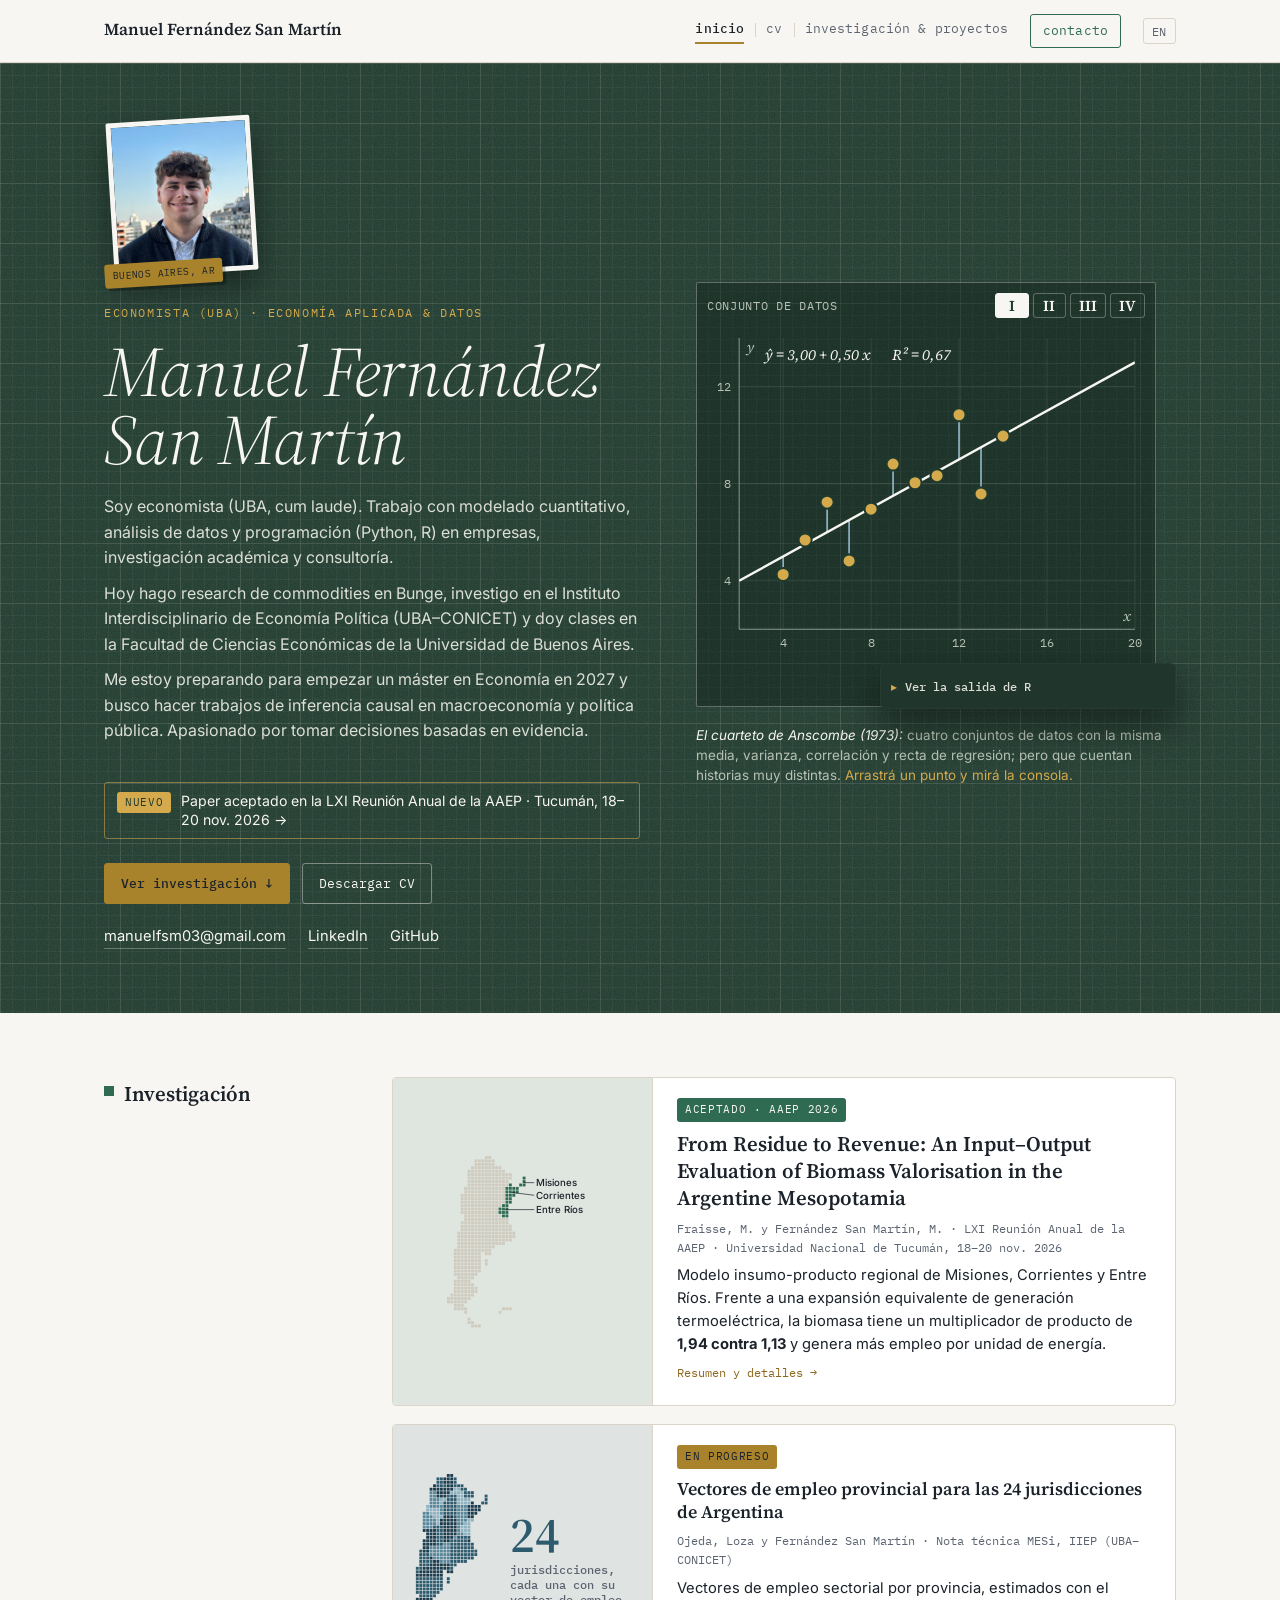
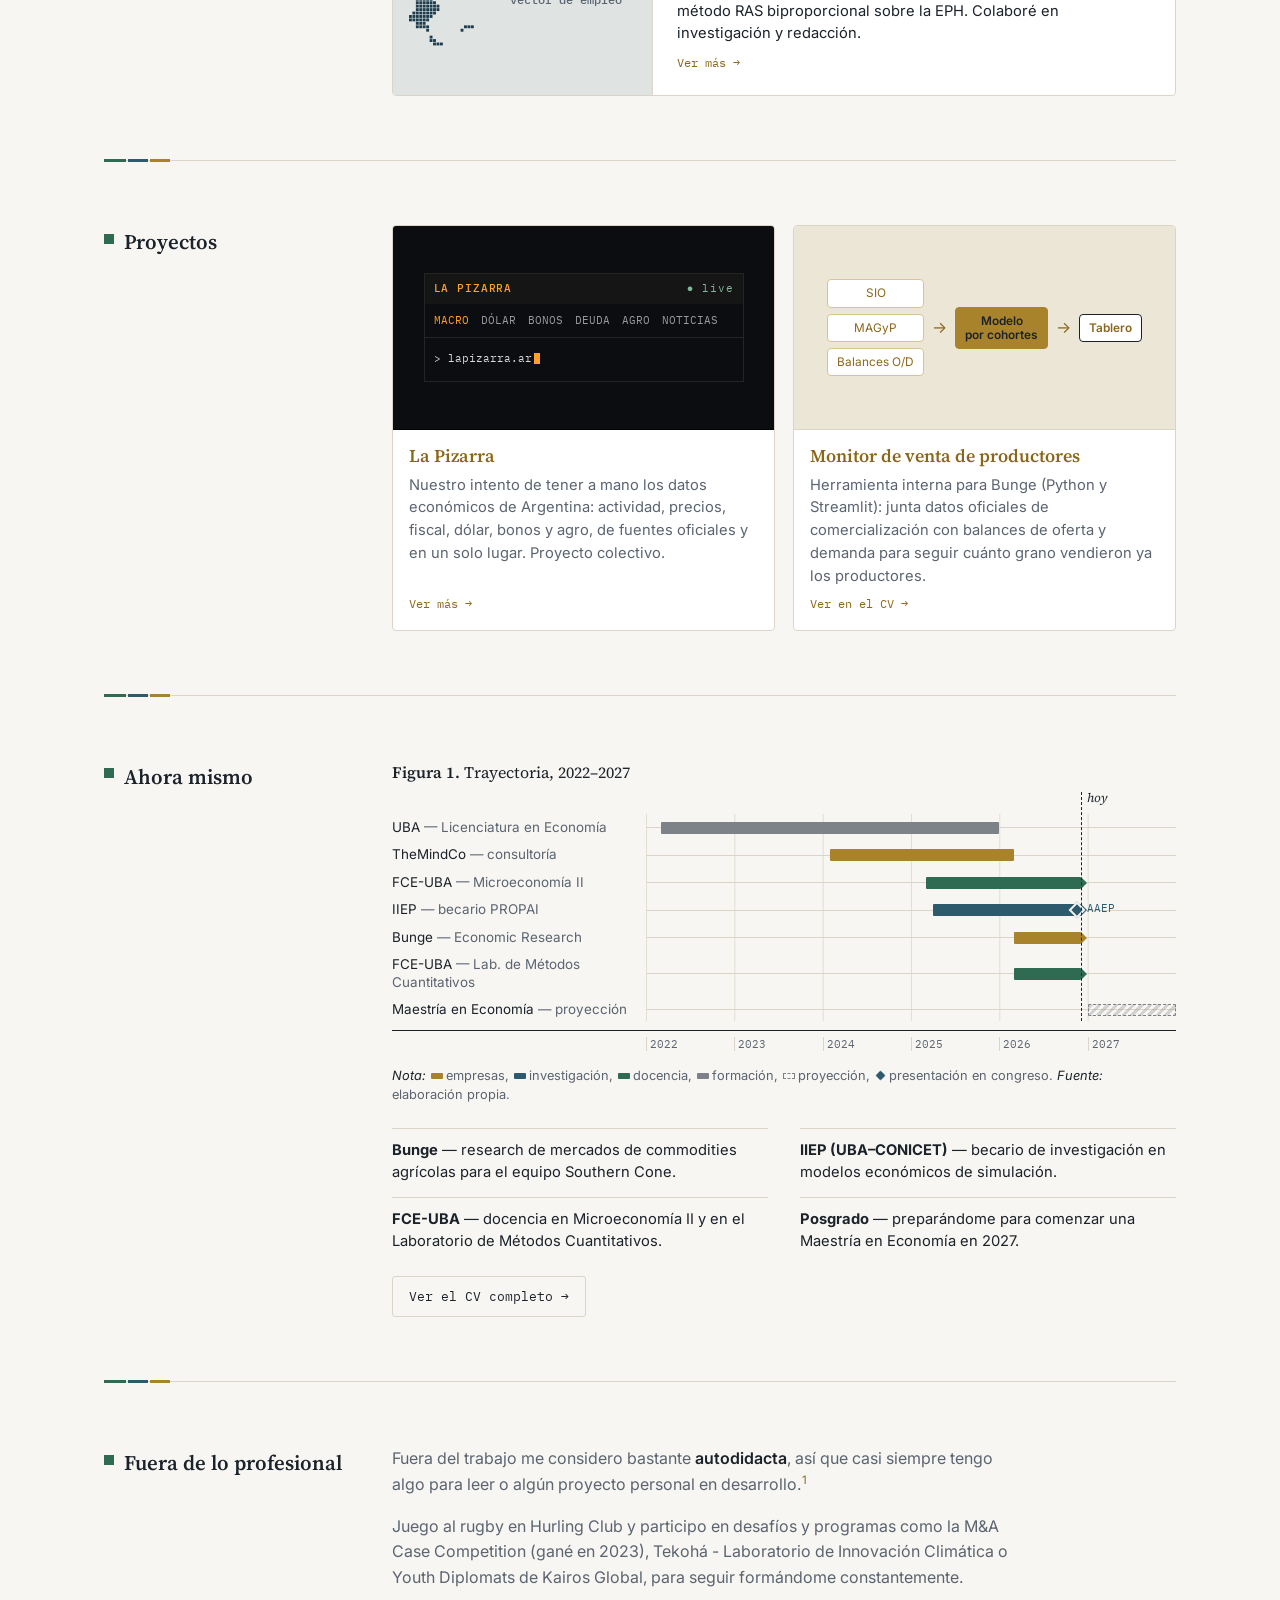
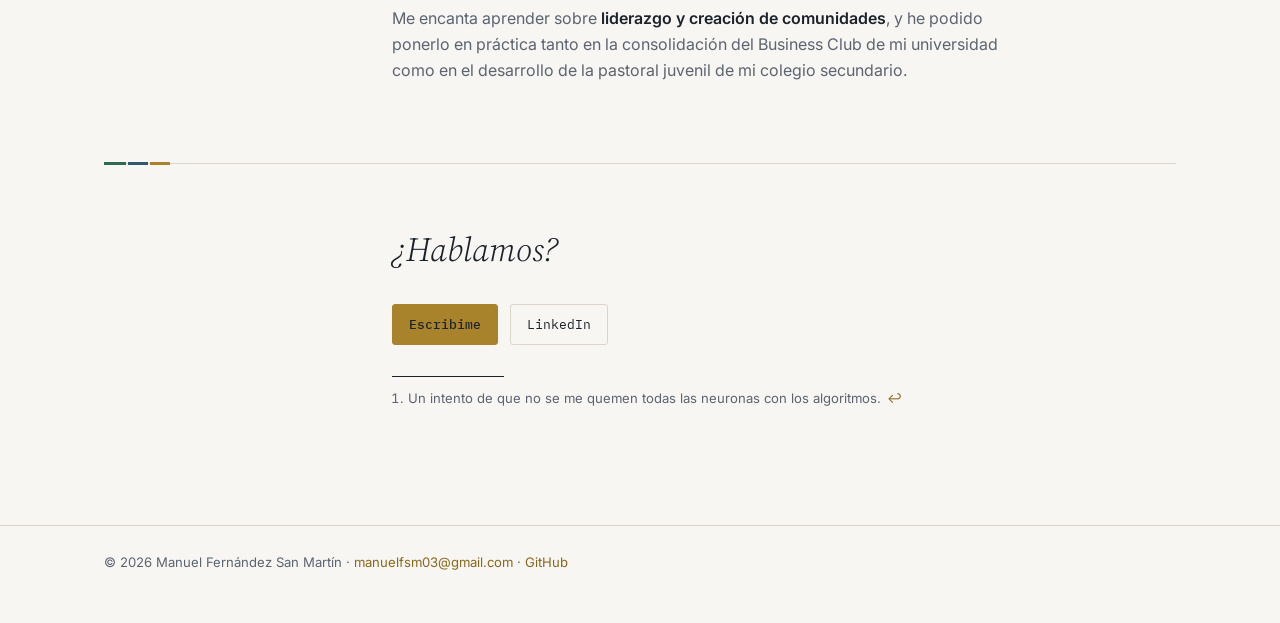
==== commit c1256c31: "Home: vuelve el sobretítulo "economía aplicada & datos" También vuelve la descripción original para " ====
--- a/index.html
+++ b/index.html
@@ -4,12 +4,12 @@
 <meta charset="UTF-8">
 <meta name="viewport" content="width=device-width, initial-scale=1">
 <title>Manuel Fernández San Martín</title>
-<meta name="description" content="Economista (UBA): inferencia causal, política pública y datos. Bunge · IIEP (UBA–CONICET) · FCE-UBA.">
+<meta name="description" content="Economista (UBA) — análisis económico, modelado cuantitativo e investigación. Bunge · IIEP (UBA–CONICET) · FCE-UBA.">
 <link rel="canonical" href="https://manuelfsm03.github.io/">
 <link rel="icon" type="image/svg+xml" href="assets/favicon.svg">
 <meta property="og:type" content="profile">
 <meta property="og:title" content="Manuel Fernández San Martín">
-<meta property="og:description" content="Economista (UBA): inferencia causal, política pública y datos. Bunge · IIEP (UBA–CONICET) · FCE-UBA.">
+<meta property="og:description" content="Economista (UBA) — análisis económico, modelado cuantitativo e investigación. Bunge · IIEP (UBA–CONICET) · FCE-UBA.">
 <meta property="og:url" content="https://manuelfsm03.github.io/">
 <meta property="og:image" content="https://manuelfsm03.github.io/assets/og-card.jpg">
 <meta property="og:image:width" content="1200">
@@ -19,7 +19,7 @@
 <meta property="og:locale:alternate" content="en_US">
 <meta name="twitter:card" content="summary_large_image">
 <meta name="twitter:title" content="Manuel Fernández San Martín">
-<meta name="twitter:description" content="Economista (UBA): inferencia causal, política pública y datos. Bunge · IIEP (UBA–CONICET) · FCE-UBA.">
+<meta name="twitter:description" content="Economista (UBA) — análisis económico, modelado cuantitativo e investigación. Bunge · IIEP (UBA–CONICET) · FCE-UBA.">
 <meta name="twitter:image" content="https://manuelfsm03.github.io/assets/og-card.jpg">
 <script type="application/ld+json">
 {
@@ -72,8 +72,8 @@
           <img class="cover-photo" src="assets/perfil.jpg" alt="Foto de Manuel Fernández San Martín" width="124" height="155">
           <div class="hero-tag">BUENOS AIRES, AR</div>
         </div>
-        <div class="kicker" data-lang="es">Economista (UBA) · inferencia causal y política pública</div>
-        <div class="kicker" data-lang="en">Economist (UBA) · causal inference &amp; public policy</div>
+        <div class="kicker" data-lang="es">Economista (UBA) · economía aplicada &amp; datos</div>
+        <div class="kicker" data-lang="en">Economist (UBA) · applied economics &amp; data</div>
         <h1>Manuel Fernández San Martín</h1>
       </div>
 
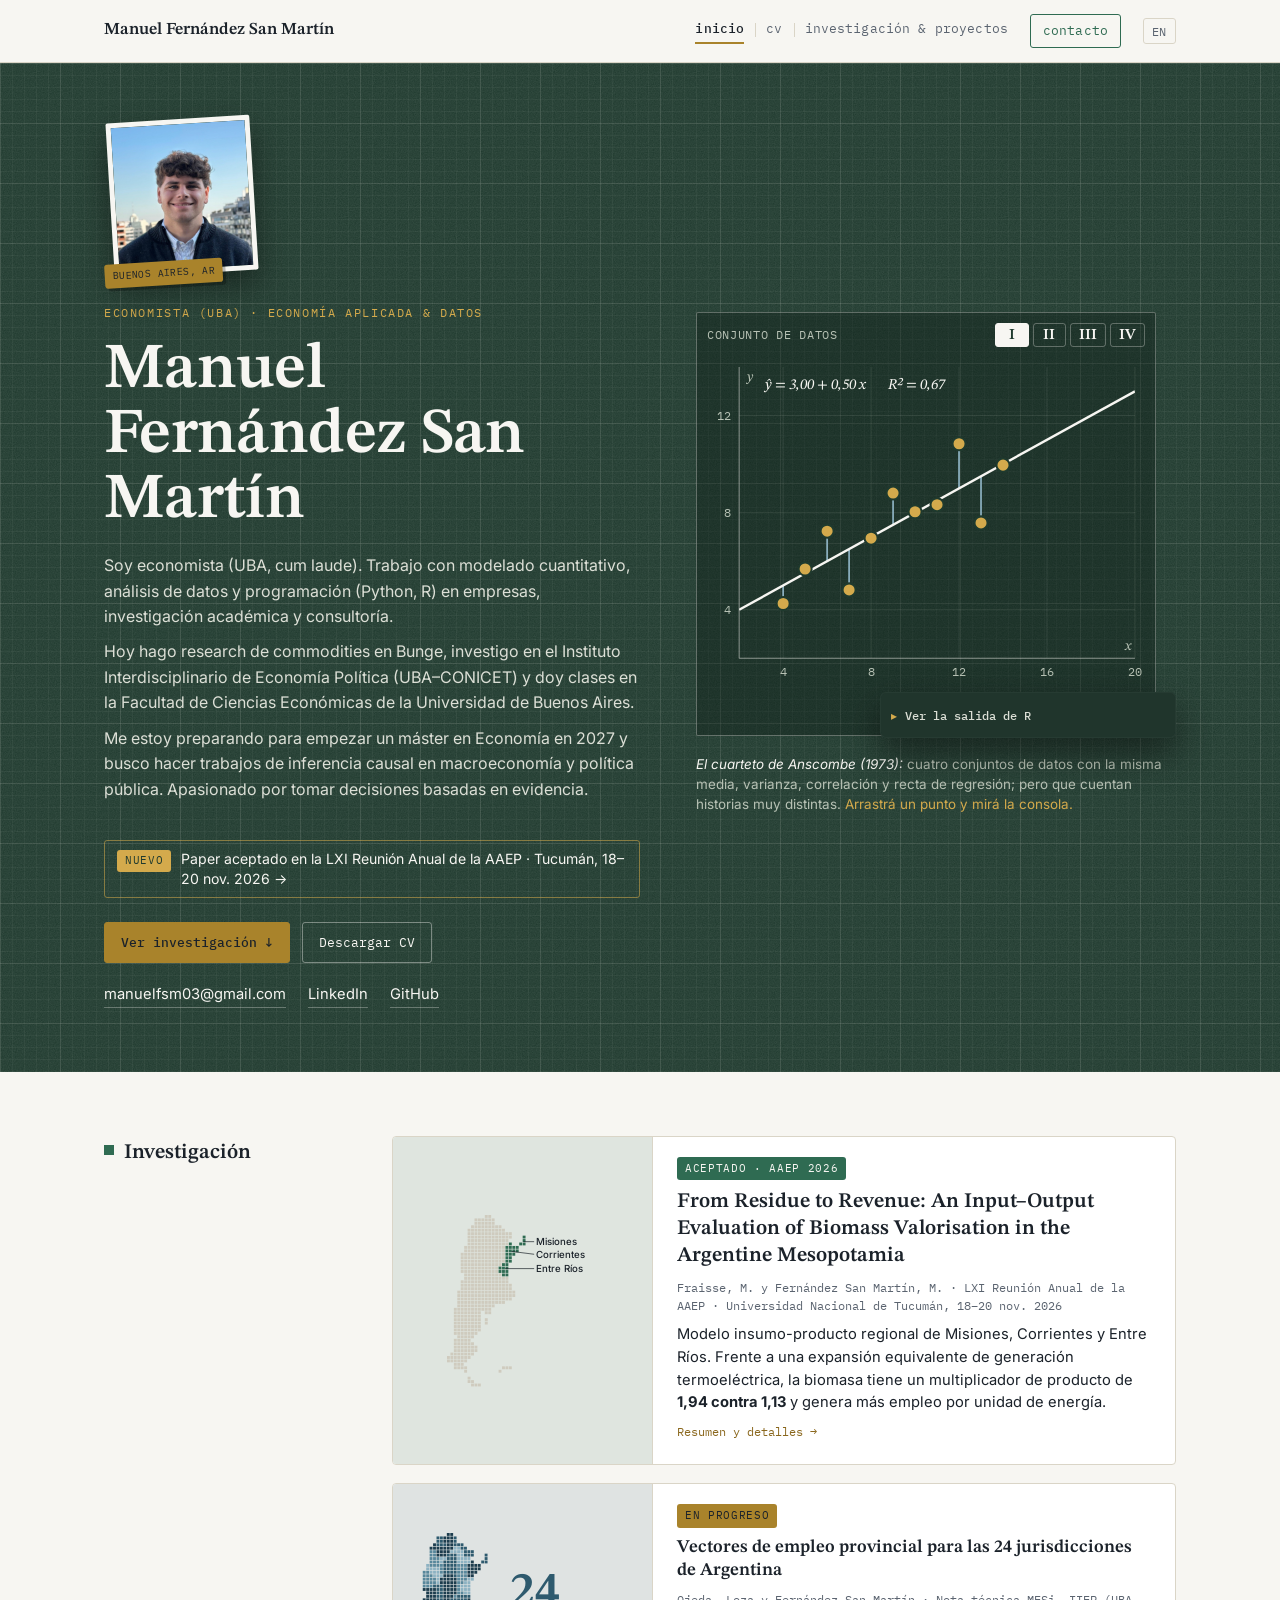
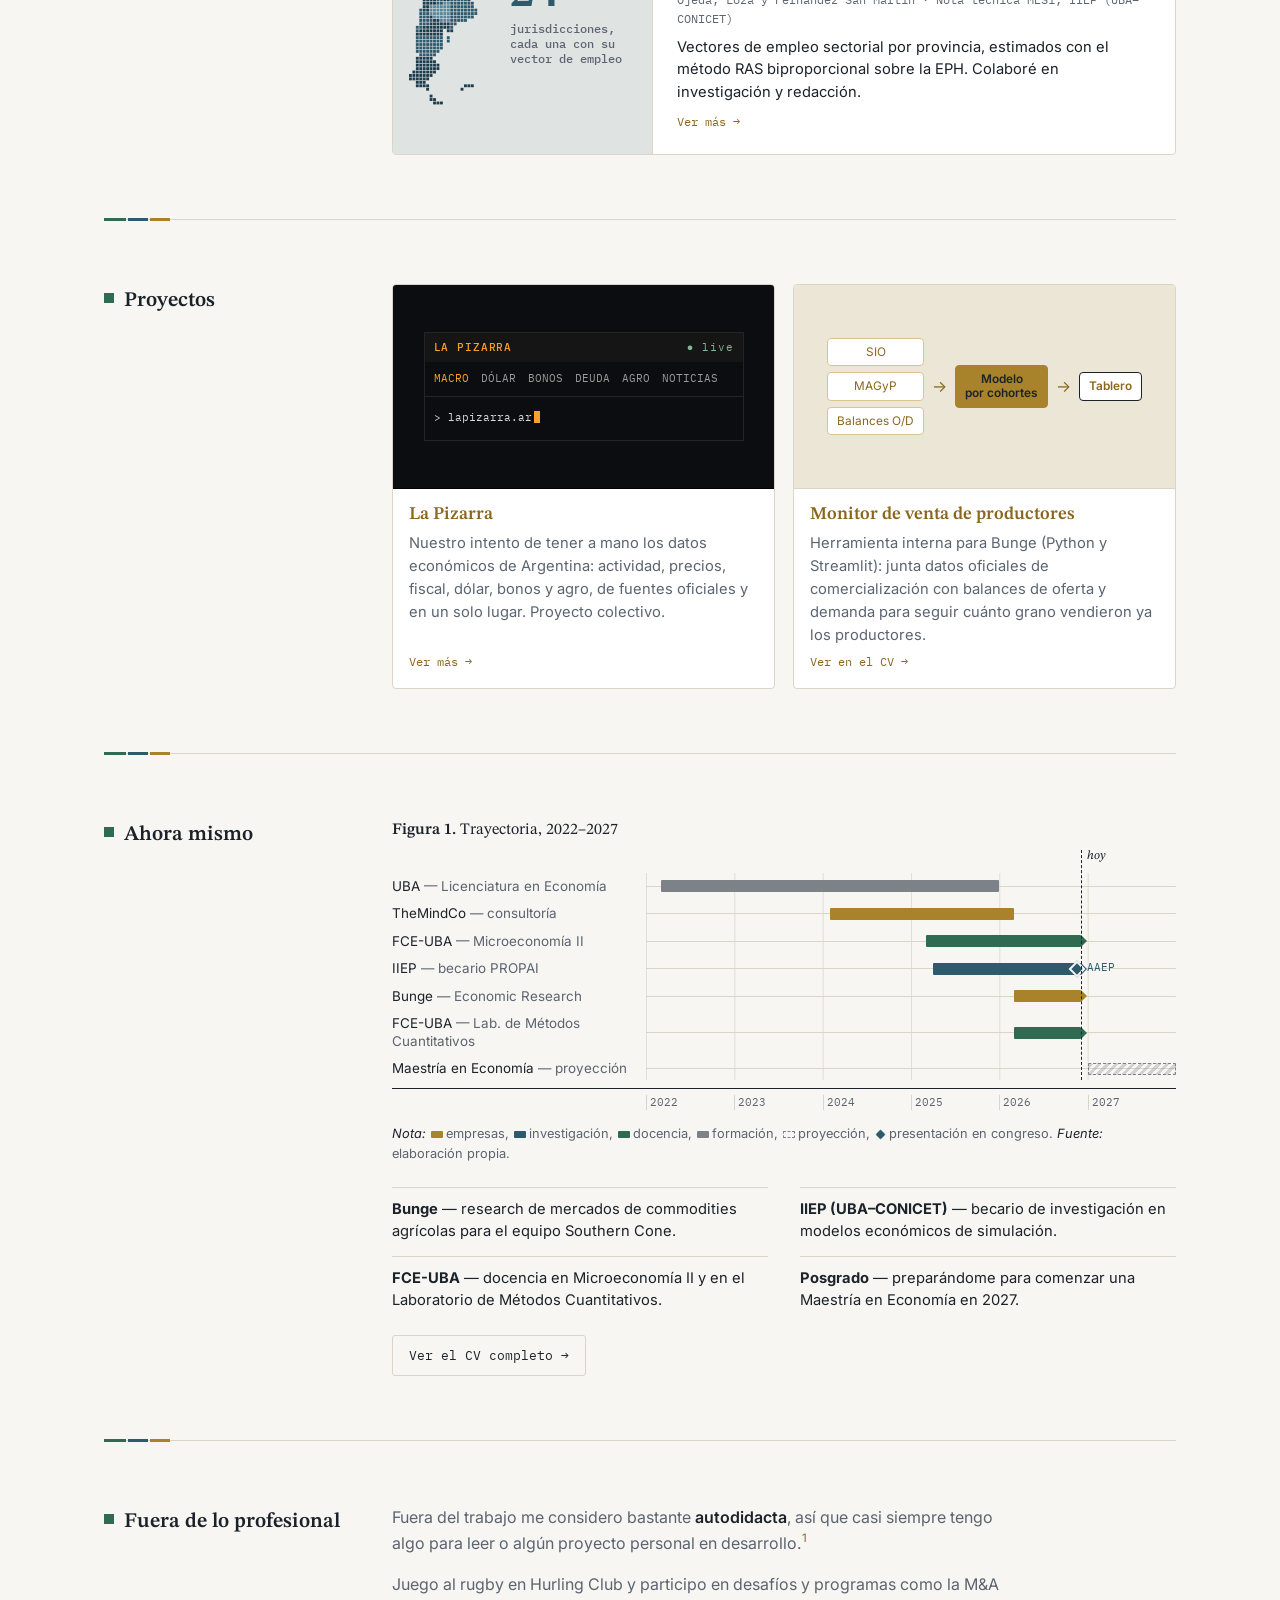
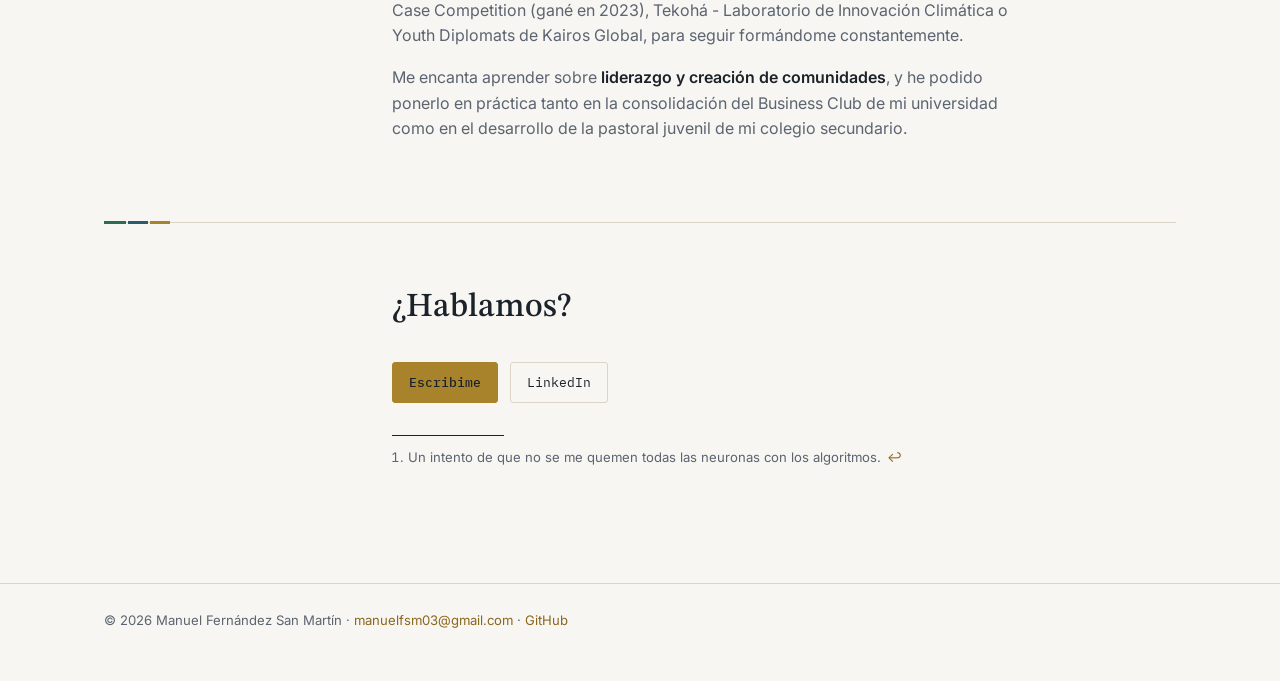
==== commit d8af2651: "Tipografía: STIX Two recta en lugar de Source Serif 4 en cursiva Los títulos (nombre del hero, títul" ====
--- a/index.html
+++ b/index.html
@@ -45,8 +45,8 @@
 </script>
 <link rel="preconnect" href="https://fonts.googleapis.com">
 <link rel="preconnect" href="https://fonts.gstatic.com" crossorigin>
-<link href="https://fonts.googleapis.com/css2?family=Source+Serif+4:ital,opsz,wght@0,8..60,300..900;1,8..60,300..900&family=Inter:wght@400;500;600&family=IBM+Plex+Mono:wght@400;500&display=swap" rel="stylesheet">
-<link rel="stylesheet" href="style.css?v=15">
+<link href="https://fonts.googleapis.com/css2?family=STIX+Two+Text:ital,wght@0,400..700;1,400..700&family=Inter:wght@400;500;600&family=IBM+Plex+Mono:wght@400;500&display=swap" rel="stylesheet">
+<link rel="stylesheet" href="style.css?v=16">
 </head>
 <body class="home" data-lang="es" data-title-es="Manuel Fernández San Martín" data-title-en="Manuel Fernández San Martín">
 
@@ -357,6 +357,6 @@
 
 <footer><div class="wrap">© 2026 Manuel Fernández San Martín · <a href="mailto:manuelfsm03@gmail.com">manuelfsm03@gmail.com</a> · <a href="https://github.com/manuelfsm03" target="_blank" rel="noopener">GitHub</a></div></footer>
 
-<script src="script.js?v=15"></script>
+<script src="script.js?v=16"></script>
 </body>
 </html>
--- a/style.css
+++ b/style.css
@@ -9,7 +9,7 @@
    - rule:    #DAD5C7 (hairline / ledger tone)
    - card:    #FFFFFF
    Type:
-   - display: 'Source Serif 4' (headings)
+   - display: 'STIX Two Text' (headings, upright)
    - body:    'Inter' (copy)
    - mono:    'IBM Plex Mono' (dates, tags, data)
    ========================================================= */
@@ -66,7 +66,7 @@
 }
 
 h1, h2, h3 {
-  font-family: 'Source Serif 4', Georgia, serif;
+  font-family: 'STIX Two Text', Georgia, serif;
   color: var(--ink);
   margin: 0 0 .3em 0;
   font-weight: 600;
@@ -165,7 +165,7 @@
 }
 
 .nav-name {
-  font-family: 'Source Serif 4', serif;
+  font-family: 'STIX Two Text', serif;
   font-weight: 600;
   font-size: 1.05rem;
   color: var(--ink);
@@ -294,11 +294,10 @@
 }
 .hero-text h1 {
   color: var(--cream);
-  font-style: italic;
-  font-weight: 340;
-  font-size: clamp(2.6rem, 6vw, 4.4rem);
-  line-height: .96;
-  letter-spacing: -.015em;
+  font-weight: 600;
+  font-size: clamp(2.5rem, 5.4vw, 4rem);
+  line-height: 1.02;
+  letter-spacing: -.01em;
 }
 .hero-band .bio { color: var(--band-text); }
 .hero-band .btn-ghost { color: var(--cream); border-color: rgba(247, 246, 242, .4); }
@@ -330,7 +329,7 @@
 }
 .seg { display: inline-flex; gap: 4px; }
 .seg button, .ans-reset {
-  font: 600 .95rem 'Source Serif 4', Georgia, serif;
+  font: 600 .95rem 'STIX Two Text', Georgia, serif;
   min-width: 2.2em;
   color: var(--cream);
   background: transparent;
@@ -347,12 +346,12 @@
 .ans-gridline { stroke: rgba(247, 246, 242, .09); }
 .ans-axis { stroke: rgba(247, 246, 242, .5); }
 .ans-tick { fill: var(--cream-muted); font: 12px 'IBM Plex Mono', monospace; }
-.ans-lab { fill: var(--cream-muted); font: italic 14px 'Source Serif 4', Georgia, serif; }
+.ans-lab { fill: var(--cream-muted); font: italic 14px 'STIX Two Text', Georgia, serif; }
 .ans-fit { stroke: var(--cream); stroke-width: 2.4; }
 .ans-res { stroke: var(--teal-light); stroke-width: 1.7; }
 .ans-pt { fill: var(--gold-light); stroke: var(--band); stroke-width: 2; cursor: grab; transition: stroke var(--ease); }
 .ans-pt:hover, .ans-pt.drag { stroke: var(--cream); }
-.ans-eq { fill: var(--cream); font: italic 15px 'Source Serif 4', Georgia, serif; }
+.ans-eq { fill: var(--cream); font: italic 15px 'STIX Two Text', Georgia, serif; }
 .photo-wrap { position: relative; transform: rotate(-3.5deg); }
 .cover-photo {
   display: block;
@@ -417,7 +416,7 @@
   gap: 12px;
   flex-wrap: wrap;
 }
-.entry-role { font-family: 'Source Serif 4', serif; font-weight: 600; font-size: 1.05rem; }
+.entry-role { font-family: 'STIX Two Text', serif; font-weight: 600; font-size: 1.05rem; }
 .entry-date {
   font-family: 'IBM Plex Mono', monospace;
   font-size: .8rem;
@@ -510,7 +509,7 @@
 .work-visual { background: var(--paper2); border-bottom: 1px solid var(--rule); }
 .work-visual.panel { height: 190px; }
 .work-body { padding: 14px 16px 16px; display: flex; flex-direction: column; gap: 6px; flex: 1; }
-.work-title { font-family: 'Source Serif 4', serif; font-weight: 600; font-size: 1rem; line-height: 1.3; }
+.work-title { font-family: 'STIX Two Text', serif; font-weight: 600; font-size: 1rem; line-height: 1.3; }
 .work-desc { font-size: .86rem; color: var(--muted); flex: 1; }
 .work-link { font-family: 'IBM Plex Mono', monospace; font-size: .78rem; display: inline-block; transition: transform var(--ease); }
 .work-card:hover .work-link { transform: translateX(3px); }
@@ -518,9 +517,8 @@
 /* ---------- Final CTA (home) ---------- */
 .cta-final { margin-top: .6em; }
 .cta-final p {
-  font-family: 'Source Serif 4', serif;
-  font-style: italic;
-  font-weight: 340;
+  font-family: 'STIX Two Text', serif;
+  font-weight: 500;
   font-size: clamp(1.5rem, 3.4vw, 2.1rem);
   line-height: 1.25;
   max-width: 24ch;
@@ -665,10 +663,9 @@
 }
 .page-kicker + .page-title-row { padding-top: 10px; }
 .page-title {
-  font-style: italic;
-  font-weight: 340;
-  font-size: clamp(2rem, 4.5vw, 2.9rem);
-  line-height: 1;
+  font-weight: 600;
+  font-size: clamp(2rem, 4.5vw, 2.8rem);
+  line-height: 1.05;
   letter-spacing: -.01em;
 }
 .page-title.mono { font-style: normal; font-weight: 500; }
@@ -699,7 +696,7 @@
    script.js mueve "hoy" y las barras en curso a la fecha real. */
 figure.fig { margin: 1.8em 0 0; }
 .fig-title {
-  font-family: 'Source Serif 4', Georgia, serif;
+  font-family: 'STIX Two Text', Georgia, serif;
   font-size: 1rem;
   margin: 0 0 .4rem;
 }
@@ -828,7 +825,7 @@
   position: absolute;
   top: 0;
   left: 5px;
-  font-family: 'Source Serif 4', Georgia, serif;
+  font-family: 'STIX Two Text', Georgia, serif;
   font-size: .78rem;
   font-style: italic;
   line-height: 1;
@@ -873,7 +870,7 @@
 .tilemap { display: block; height: 100%; max-height: 172px; width: auto; max-width: 100%; overflow: visible; }
 .tilemap text { font-family: 'Inter', sans-serif; font-size: 17px; font-weight: 500; fill: var(--ink); }
 .tilemap line { stroke: var(--ink); stroke-width: 1.2; }
-.big-n { font-family: 'Source Serif 4', Georgia, serif; font-weight: 600; font-size: 3.1rem; line-height: .9; color: var(--accent2); }
+.big-n { font-family: 'STIX Two Text', Georgia, serif; font-weight: 600; font-size: 3.1rem; line-height: .9; color: var(--accent2); }
 .big-n small { display: block; margin-top: 6px; font: 500 .72rem/1.3 'IBM Plex Mono', monospace; color: var(--muted); max-width: 9rem; }
 .term-ui { width: min(100%, 320px); font-family: 'IBM Plex Mono', monospace; font-size: .68rem; color: #9A9A9A; border: 1px solid #242424; }
 .term-bar { display: flex; justify-content: space-between; padding: 6px 9px; background: #151515; color: var(--term-orange); font-weight: 500; letter-spacing: .08em; }
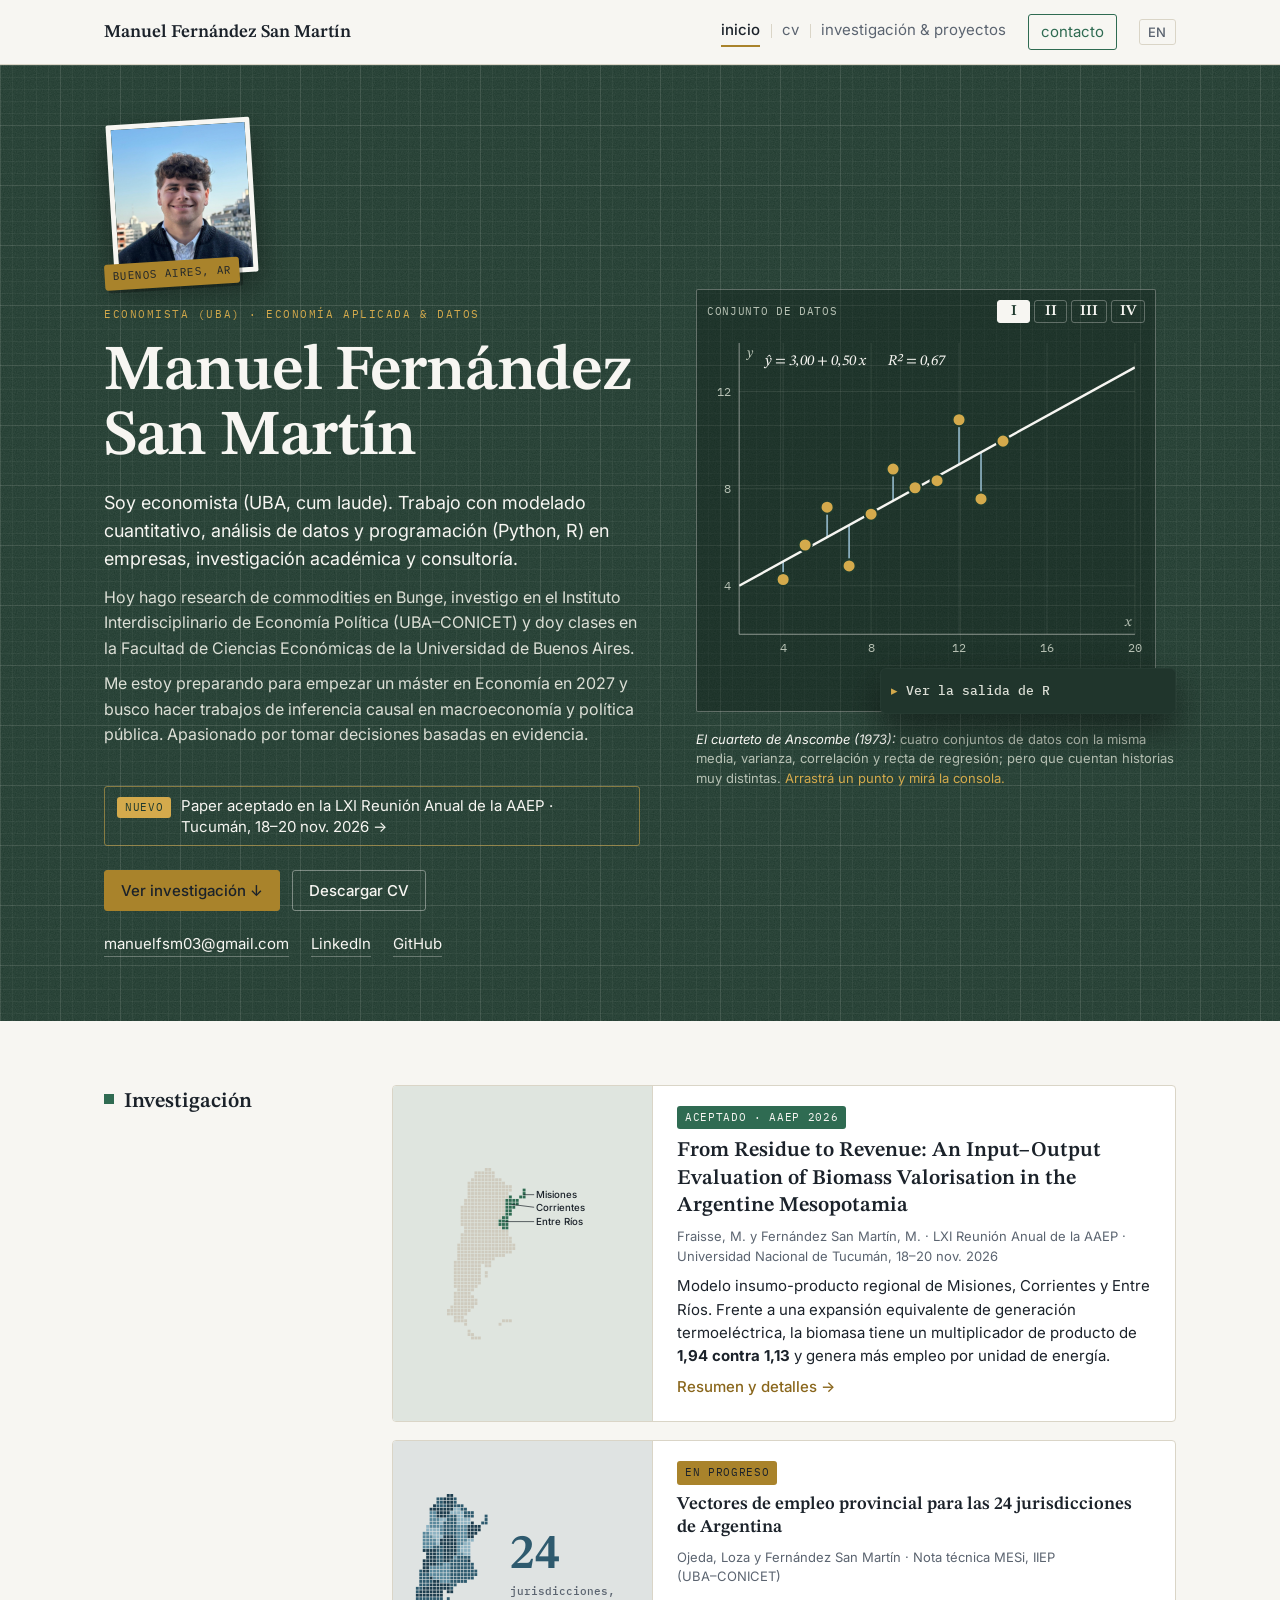
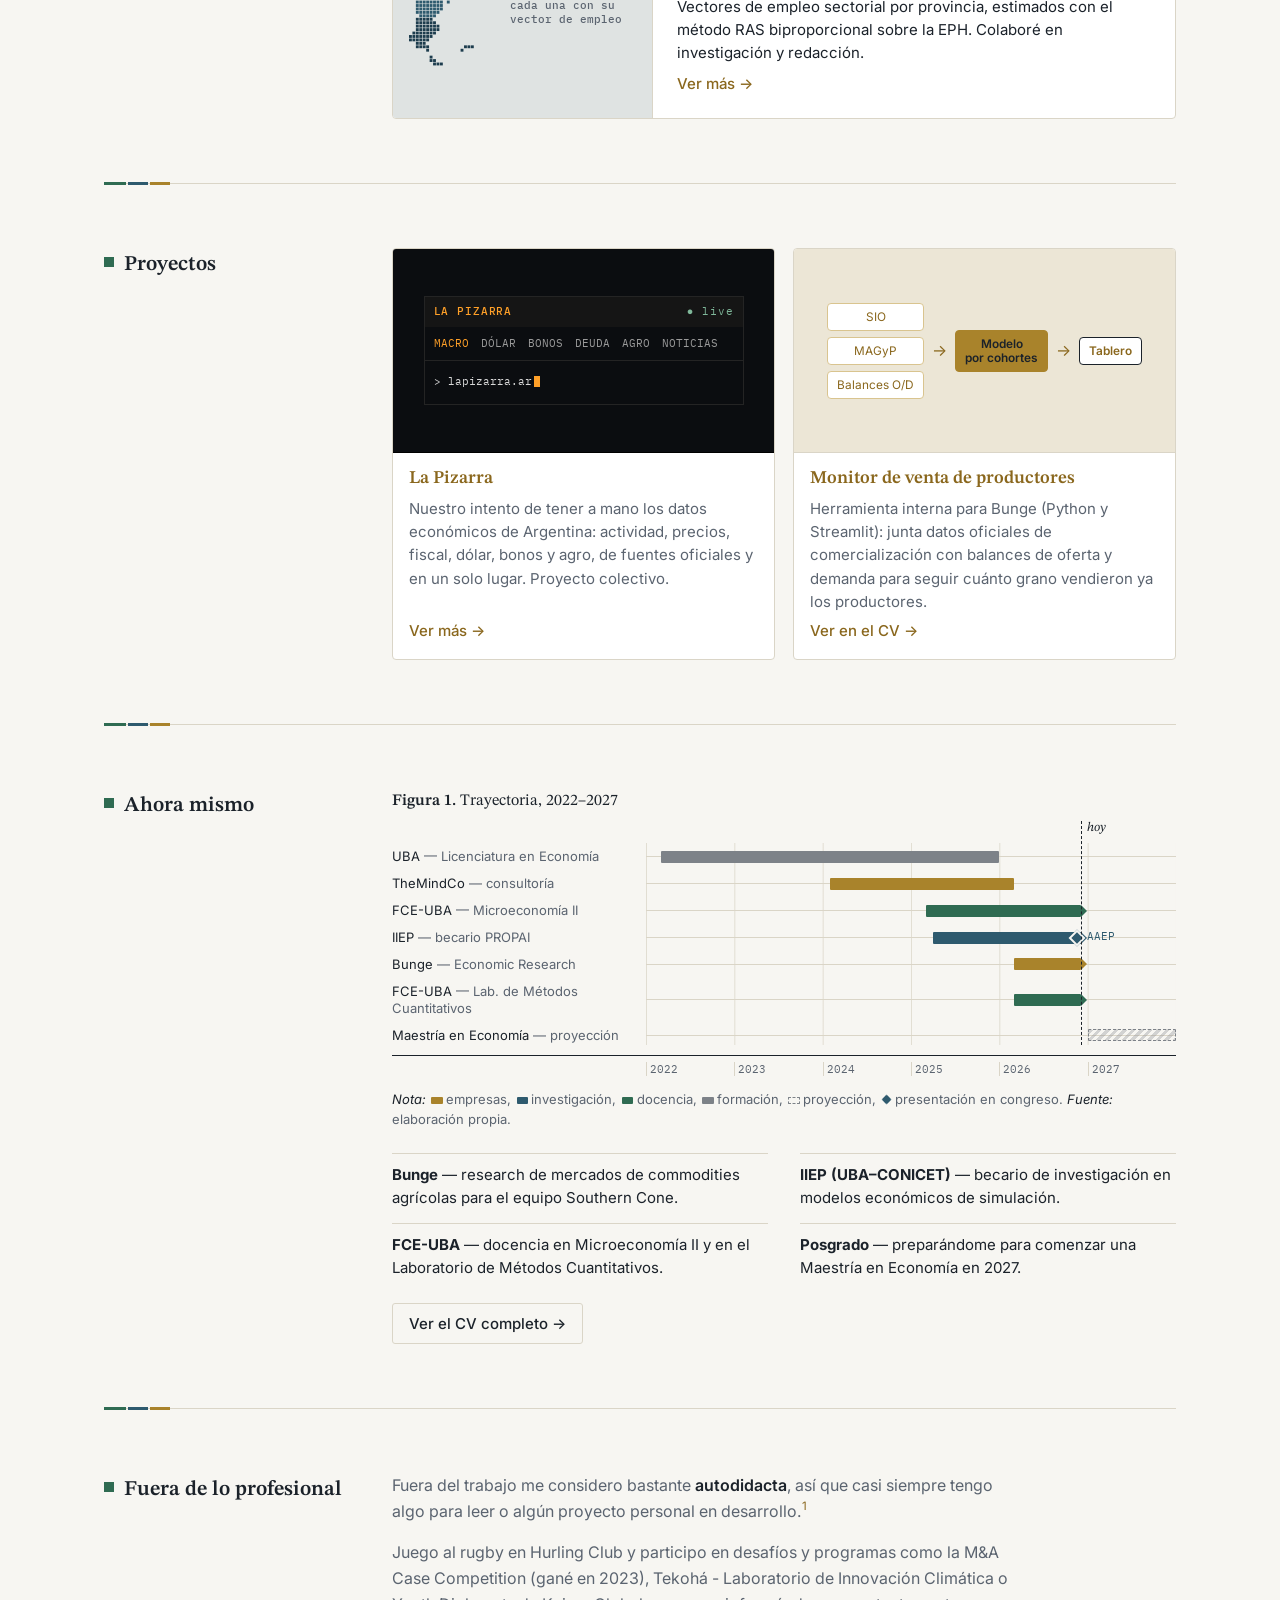
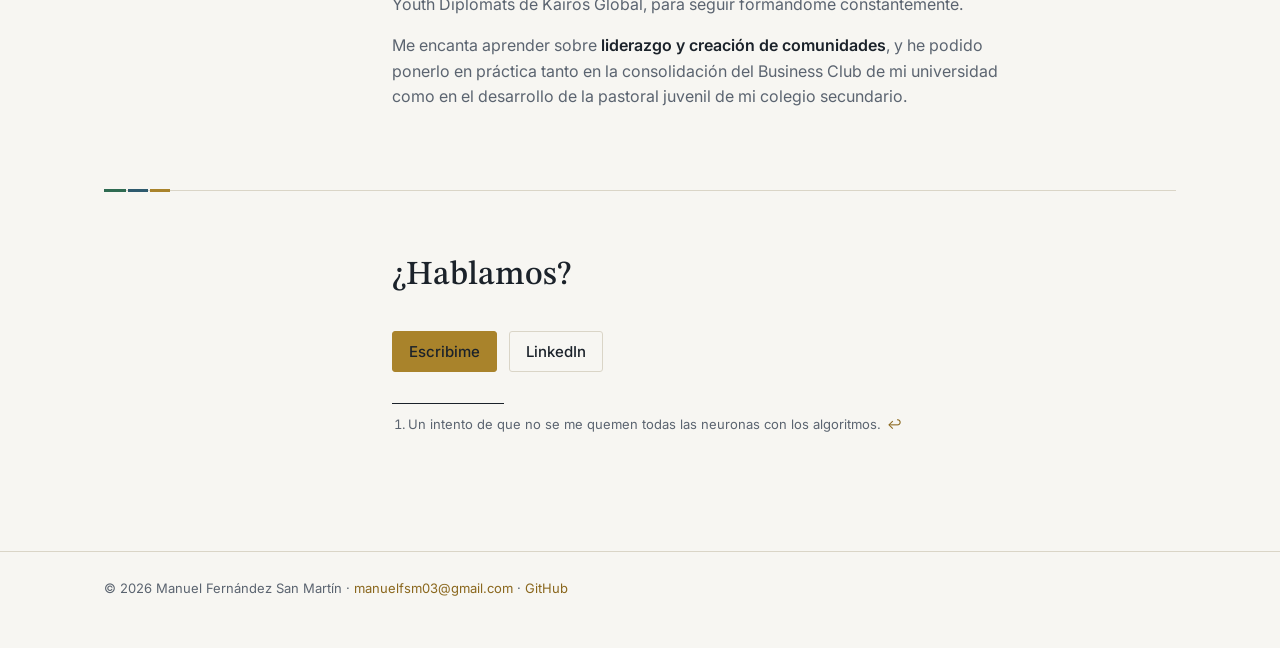
==== commit 3b5b5a6c: "Tipografía: escala de 6 tamaños, Inter para controles y mono solo para datos Ajustes a partir de med" ====
--- a/index.html
+++ b/index.html
@@ -46,7 +46,7 @@
 <link rel="preconnect" href="https://fonts.googleapis.com">
 <link rel="preconnect" href="https://fonts.gstatic.com" crossorigin>
 <link href="https://fonts.googleapis.com/css2?family=STIX+Two+Text:ital,wght@0,400..700;1,400..700&family=Inter:wght@400;500;600&family=IBM+Plex+Mono:wght@400;500&display=swap" rel="stylesheet">
-<link rel="stylesheet" href="style.css?v=16">
+<link rel="stylesheet" href="style.css?v=17">
 </head>
 <body class="home" data-lang="es" data-title-es="Manuel Fernández San Martín" data-title-en="Manuel Fernández San Martín">
 
@@ -168,8 +168,8 @@
             <div class="work-tags"><span class="status-tag progress" data-lang="es">en progreso</span><span class="status-tag progress" data-lang="en">in progress</span></div>
             <span class="work-title" data-lang="es">Vectores de empleo provincial para las 24 jurisdicciones de Argentina</span>
             <span class="work-title" data-lang="en">Provincial employment vectors for Argentina's 24 jurisdictions</span>
-            <span class="work-meta" data-lang="es">Ojeda, Loza y Fernández San Martín · Nota técnica MESi, IIEP (UBA–CONICET)</span>
-            <span class="work-meta" data-lang="en">Ojeda, Loza &amp; Fernández San Martín · MESi Technical Note, IIEP (UBA–CONICET)</span>
+            <span class="work-meta" data-lang="es">Ojeda, Loza y Fernández San Martín · Nota técnica MESi, IIEP (UBA–&#8288;CONICET)</span>
+            <span class="work-meta" data-lang="en">Ojeda, Loza &amp; Fernández San Martín · MESi Technical Note, IIEP (UBA–&#8288;CONICET)</span>
             <span class="work-desc" data-lang="es">Vectores de empleo sectorial por provincia, estimados con el método RAS biproporcional sobre la EPH. Colaboré en investigación y redacción.</span>
             <span class="work-desc" data-lang="en">Sectoral employment vectors by province, estimated with the RAS biproportional method on the Permanent Household Survey (EPH). I contributed research and drafting.</span>
             <span class="work-link" data-lang="es">Ver más →</span>
--- a/style.css
+++ b/style.css
@@ -10,8 +10,10 @@
    - card:    #FFFFFF
    Type:
    - display: 'STIX Two Text' (headings, upright)
-   - body:    'Inter' (copy)
-   - mono:    'IBM Plex Mono' (dates, tags, data)
+   - body:    'Inter' (copy and every control: nav, buttons, links)
+   - mono:    'IBM Plex Mono' (only data: dates, tags, labels, code)
+   - scale:   11 / 13 / 15 / 16 / 18 / 21px + display clamps (--fs-*);
+              reading copy never goes below 15px
    ========================================================= */
 
 :root {
@@ -29,7 +31,14 @@
   --down: #B23B2E;
   --edu: #7D8288;           /* "formación" in Figure 1: 3.6:1 on --bg */
   --max-w: 1120px;          /* one grid for every page: nav, body and footer */
-  --ease: .2s ease;
+  --ease: .16s cubic-bezier(.25, .46, .45, .94);   /* ease-out, short */
+  /* Type scale: six steps below the display sizes */
+  --fs-label: .6875rem;     /* 11px: mono tags and kickers */
+  --fs-meta: .8125rem;      /* 13px: dates, notes, captions, axis */
+  --fs-small: .9375rem;     /* 15px: secondary copy, nav, buttons, links */
+  --fs-body: 1rem;          /* 16px */
+  --fs-lede: 1.125rem;      /* 18px: card titles, first bio paragraph */
+  --fs-title: 1.3125rem;    /* 21px: section titles, featured work */
   /* Hero band (graph paper) and project previews */
   --band: #1F3A2E;          /* deep field green, darker sibling of --green */
   --cream: #F7F6F2;         /* = --bg */
@@ -72,8 +81,8 @@
   font-weight: 600;
 }
 
-h1 { font-size: clamp(2.1rem, 5vw, 2.8rem); letter-spacing: -.015em; line-height: 1.15; }
-h2 { font-size: 1.3rem; margin-top: 2.6em; position: relative; padding-left: 20px; }
+h1 { font-size: clamp(2.1rem, 5vw, 2.8rem); letter-spacing: -.02em; line-height: 1.15; }
+h2 { font-size: var(--fs-title); margin-top: 2.6em; position: relative; padding-left: 20px; }
 
 /* Ledger tick on section headings — extends the gridline identity */
 h2::before {
@@ -85,7 +94,7 @@
   height: 10px;
   background: var(--green);
 }
-h3 { font-size: 1.05rem; margin-bottom: .15em; }
+h3 { font-size: var(--fs-lede); margin-bottom: .15em; }
 h3.subhead { margin-top: 1.8em; }
 
 a { color: var(--link); text-decoration: none; border-bottom: 1px solid transparent; transition: border-bottom-color var(--ease), color var(--ease); }
@@ -167,7 +176,7 @@
 .nav-name {
   font-family: 'STIX Two Text', serif;
   font-weight: 600;
-  font-size: 1.05rem;
+  font-size: var(--fs-lede);
   color: var(--ink);
   border: none;
   white-space: nowrap;
@@ -179,9 +188,7 @@
   display: flex;
   align-items: center;
   gap: 22px;
-  font-family: 'IBM Plex Mono', monospace;
-  font-size: .84rem;
-  letter-spacing: .01em;
+  font-size: var(--fs-small);
 }
 
 nav.nav-links a {
@@ -211,8 +218,9 @@
 }
 
 .lang-toggle {
-  font-family: 'IBM Plex Mono', monospace;
-  font-size: .78rem;
+  font-family: inherit;
+  font-size: var(--fs-meta);
+  font-weight: 500;
   border: 1px solid var(--rule);
   border-radius: 3px;
   background: transparent;
@@ -231,7 +239,7 @@
   border: 1px solid var(--rule);
   border-radius: 3px;
   padding: 5px 9px;
-  font-family: 'IBM Plex Mono', monospace;
+  font-family: inherit;
   color: var(--ink);
   cursor: pointer;
   transition: border-color var(--ease), color var(--ease);
@@ -250,7 +258,6 @@
     align-items: flex-start;
     padding: 14px 24px 18px;
     gap: 14px;
-    font-size: .82rem;
   }
   nav.nav-links.open { display: flex; }
   .nav-toggle-btn { display: inline-block; }
@@ -286,7 +293,7 @@
 .hero-text { position: relative; }
 .kicker {
   font-family: 'IBM Plex Mono', monospace;
-  font-size: .72rem;
+  font-size: var(--fs-label);
   letter-spacing: .14em;
   text-transform: uppercase;
   color: var(--gold-light);
@@ -297,9 +304,10 @@
   font-weight: 600;
   font-size: clamp(2.5rem, 5.4vw, 4rem);
   line-height: 1.02;
-  letter-spacing: -.01em;
+  letter-spacing: -.02em;
 }
 .hero-band .bio { color: var(--band-text); }
+.hero-band .bio:first-child { font-size: var(--fs-lede); line-height: 1.55; color: var(--cream); }
 .hero-band .btn-ghost { color: var(--cream); border-color: rgba(247, 246, 242, .4); }
 .hero-band .btn-ghost:hover { border-color: var(--gold-light); color: var(--cream); }
 .hero-band .quicklinks a { color: var(--cream); border-bottom-color: rgba(247, 246, 242, .3); }
@@ -322,14 +330,14 @@
   gap: 6px 12px;
   padding: 2px 2px 8px;
   font-family: 'IBM Plex Mono', monospace;
-  font-size: .72rem;
+  font-size: var(--fs-label);
   letter-spacing: .06em;
   text-transform: uppercase;
   color: var(--cream-muted);
 }
 .seg { display: inline-flex; gap: 4px; }
 .seg button, .ans-reset {
-  font: 600 .95rem 'STIX Two Text', Georgia, serif;
+  font: 600 var(--fs-small) 'STIX Two Text', Georgia, serif;
   min-width: 2.2em;
   color: var(--cream);
   background: transparent;
@@ -341,7 +349,7 @@
 }
 .seg button:hover, .ans-reset:hover { border-color: var(--cream); }
 .seg button[aria-pressed="true"] { background: var(--cream); color: var(--band); border-color: var(--cream); }
-.ans-reset { font: 500 .72rem 'IBM Plex Mono', monospace; text-transform: none; letter-spacing: 0; color: var(--down-light); border-color: rgba(224, 138, 125, .6); }
+.ans-reset { font: 500 var(--fs-label) 'IBM Plex Mono', monospace; text-transform: none; letter-spacing: 0; color: var(--down-light); border-color: rgba(224, 138, 125, .6); }
 #ans-plot { display: block; width: 100%; height: auto; touch-action: pan-y; }
 .ans-gridline { stroke: rgba(247, 246, 242, .09); }
 .ans-axis { stroke: rgba(247, 246, 242, .5); }
@@ -370,7 +378,7 @@
   background: var(--accent);
   color: #1B222A;
   font-family: 'IBM Plex Mono', monospace;
-  font-size: .62rem;
+  font-size: var(--fs-label);
   letter-spacing: .04em;
   padding: 4px 8px;
   border-radius: 3px;
@@ -388,7 +396,7 @@
 .console .pr { color: var(--gold-light); }
 .console .va { color: var(--cream); font-weight: 500; }
 .console .cm { color: var(--down-light); }
-.anscombe figcaption { margin-top: 16px; font-size: .84rem; line-height: 1.5; color: var(--cream-muted); }
+.anscombe figcaption { margin-top: 16px; font-size: var(--fs-meta); line-height: 1.5; color: var(--cream-muted); }
 .anscombe figcaption i { color: var(--cream); }
 .anscombe figcaption .hint { color: var(--gold-light); }
 @media (max-width: 460px) {
@@ -402,7 +410,7 @@
   display: flex;
   flex-wrap: wrap;
   gap: 10px 22px;
-  font-size: .92rem;
+  font-size: var(--fs-small);
 }
 .quicklinks a { color: var(--ink); border-bottom: 1px solid var(--rule); transition: border-bottom-color var(--ease); }
 .quicklinks a:hover { border-bottom-color: var(--accent); }
@@ -416,22 +424,22 @@
   gap: 12px;
   flex-wrap: wrap;
 }
-.entry-role { font-family: 'STIX Two Text', serif; font-weight: 600; font-size: 1.05rem; }
+.entry-role { font-family: 'STIX Two Text', serif; font-weight: 600; font-size: var(--fs-lede); }
 .entry-date {
   font-family: 'IBM Plex Mono', monospace;
-  font-size: .8rem;
+  font-size: var(--fs-meta);
   color: var(--muted);
   white-space: nowrap;
 }
-.entry-org { font-style: italic; color: var(--muted); font-size: .93rem; margin-bottom: .4em; }
-.entry-desc { font-size: .96rem; }
+.entry-org { font-style: italic; color: var(--muted); font-size: var(--fs-small); margin-bottom: .4em; }
+.entry-desc { font-size: var(--fs-small); }
 .entry-desc ul { margin: .5em 0 0; padding-left: 1.2em; }
 .entry-desc li { margin-bottom: .3em; }
 
 /* ---------- Status tags (publications, projects, home cards) ---------- */
 .status-tag {
   font-family: 'IBM Plex Mono', monospace;
-  font-size: .68rem;
+  font-size: var(--fs-label);
   text-transform: uppercase;
   letter-spacing: .06em;
   padding: 3px 8px;
@@ -452,13 +460,14 @@
 }
 .project-line:last-child { border-bottom: none; }
 .project-name { font-weight: 600; }
-.project-desc { font-size: .9rem; color: var(--muted); max-width: 46ch; }
+.project-desc { font-size: var(--fs-small); color: var(--muted); max-width: 46ch; }
 
 /* ---------- Buttons ---------- */
 .btn {
   display: inline-block;
-  font-family: 'IBM Plex Mono', monospace;
-  font-size: .82rem;
+  font-size: var(--fs-small);
+  font-weight: 500;
+  line-height: 1.4;
   color: var(--ink);
   border: 1px solid var(--ink);
   border-radius: 3px;
@@ -509,9 +518,9 @@
 .work-visual { background: var(--paper2); border-bottom: 1px solid var(--rule); }
 .work-visual.panel { height: 190px; }
 .work-body { padding: 14px 16px 16px; display: flex; flex-direction: column; gap: 6px; flex: 1; }
-.work-title { font-family: 'STIX Two Text', serif; font-weight: 600; font-size: 1rem; line-height: 1.3; }
-.work-desc { font-size: .86rem; color: var(--muted); flex: 1; }
-.work-link { font-family: 'IBM Plex Mono', monospace; font-size: .78rem; display: inline-block; transition: transform var(--ease); }
+.work-title { font-family: 'STIX Two Text', serif; font-weight: 600; font-size: var(--fs-lede); line-height: 1.3; }
+.work-desc { font-size: var(--fs-small); color: var(--muted); flex: 1; }
+.work-link { font-size: var(--fs-small); font-weight: 500; display: inline-block; transition: transform var(--ease); }
 .work-card:hover .work-link { transform: translateX(3px); }
 
 /* ---------- Final CTA (home) ---------- */
@@ -528,7 +537,7 @@
 .cat-tag {
   display: inline-block;
   font-family: 'IBM Plex Mono', monospace;
-  font-size: .64rem;
+  font-size: var(--fs-label);
   text-transform: uppercase;
   letter-spacing: .06em;
   padding: 2px 8px;
@@ -573,18 +582,18 @@
 }
 .contact-label {
   font-family: 'IBM Plex Mono', monospace;
-  font-size: .68rem;
+  font-size: var(--fs-label);
   text-transform: uppercase;
   letter-spacing: .1em;
   color: var(--green);
 }
-.contact-value { font-size: .95rem; font-weight: 500; word-break: break-word; }
-.contact-arrow { font-family: 'IBM Plex Mono', monospace; font-size: .78rem; color: var(--link); margin-top: auto; display: inline-block; transition: transform var(--ease); }
+.contact-value { font-size: var(--fs-small); font-weight: 500; word-break: break-word; }
+.contact-arrow { font-size: var(--fs-small); font-weight: 500; color: var(--link); margin-top: auto; display: inline-block; transition: transform var(--ease); }
 a.contact-card:hover .contact-arrow, a.contact-card:focus-visible .contact-arrow { transform: translateX(3px); }
 
 .loc-line {
   font-family: 'IBM Plex Mono', monospace;
-  font-size: .8rem;
+  font-size: var(--fs-meta);
   color: var(--muted);
 }
 
@@ -598,13 +607,13 @@
   border: 1px solid var(--rule);
   border-radius: 999px;
   padding: 6px 14px;
-  font-size: .88rem;
+  font-size: var(--fs-small);
   font-weight: 500;
   transition: border-color var(--ease), transform var(--ease);
 }
 .pill-level {
   font-family: 'IBM Plex Mono', monospace;
-  font-size: .66rem;
+  font-size: var(--fs-label);
   text-transform: uppercase;
   letter-spacing: .05em;
 }
@@ -629,7 +638,7 @@
 /* ---------- 404 flourish ---------- */
 .err-tick {
   font-family: 'IBM Plex Mono', monospace;
-  font-size: .85rem;
+  font-size: var(--fs-meta);
   color: var(--down);
   margin: -0.4em 0 1.4em;
 }
@@ -639,7 +648,7 @@
   margin-top: 4em;
   padding: 26px 0 50px;
   border-top: 1px solid var(--rule);
-  font-size: .82rem;
+  font-size: var(--fs-meta);
   color: var(--muted);
 }
 
@@ -655,7 +664,7 @@
 }
 .page-kicker {
   font-family: 'IBM Plex Mono', monospace;
-  font-size: .72rem;
+  font-size: var(--fs-label);
   letter-spacing: .14em;
   text-transform: uppercase;
   color: var(--green);
@@ -666,7 +675,7 @@
   font-weight: 600;
   font-size: clamp(2rem, 4.5vw, 2.8rem);
   line-height: 1.05;
-  letter-spacing: -.01em;
+  letter-spacing: -.02em;
 }
 .page-title.mono { font-style: normal; font-weight: 500; }
 
@@ -703,7 +712,7 @@
 .fig-title b { font-weight: 600; }
 .fig-note {
   margin: .9rem 0 0;
-  font-size: .8rem;
+  font-size: var(--fs-meta);
   line-height: 1.5;
   color: var(--muted);
 }
@@ -725,7 +734,7 @@
   --span: 72;
   position: relative;
   padding-top: 1.4rem;
-  font-size: .84rem;
+  font-size: var(--fs-meta);
   line-height: 1.3;
 }
 .tl-row, .tl-axis {
@@ -783,7 +792,7 @@
   top: -1px;
   left: calc(var(--m) / var(--span) * 100% + 10px);
   font-family: 'IBM Plex Mono', monospace;
-  font-size: .68rem;
+  font-size: var(--fs-label);
   line-height: 1;
   color: var(--accent2);
   white-space: nowrap;
@@ -804,7 +813,7 @@
   border-top: 1px solid var(--ink);
   color: var(--muted);
   font-family: 'IBM Plex Mono', monospace;
-  font-size: .7rem;
+  font-size: var(--fs-label);
 }
 .tl-years { position: relative; height: 1.3em; }
 .tl-years span {
@@ -826,7 +835,7 @@
   top: 0;
   left: 5px;
   font-family: 'STIX Two Text', Georgia, serif;
-  font-size: .78rem;
+  font-size: var(--fs-meta);
   font-style: italic;
   line-height: 1;
 }
@@ -845,7 +854,7 @@
   position: relative;
   margin-top: 3em;
   padding-top: .9em;
-  font-size: .82rem;
+  font-size: var(--fs-meta);
   line-height: 1.55;
   color: var(--muted);
 }
@@ -871,7 +880,7 @@
 .tilemap text { font-family: 'Inter', sans-serif; font-size: 17px; font-weight: 500; fill: var(--ink); }
 .tilemap line { stroke: var(--ink); stroke-width: 1.2; }
 .big-n { font-family: 'STIX Two Text', Georgia, serif; font-weight: 600; font-size: 3.1rem; line-height: .9; color: var(--accent2); }
-.big-n small { display: block; margin-top: 6px; font: 500 .72rem/1.3 'IBM Plex Mono', monospace; color: var(--muted); max-width: 9rem; }
+.big-n small { display: block; margin-top: 6px; font: 500 var(--fs-label)/1.3 'IBM Plex Mono', monospace; color: var(--muted); max-width: 9rem; }
 .term-ui { width: min(100%, 320px); font-family: 'IBM Plex Mono', monospace; font-size: .68rem; color: #9A9A9A; border: 1px solid #242424; }
 .term-bar { display: flex; justify-content: space-between; padding: 6px 9px; background: #151515; color: var(--term-orange); font-weight: 500; letter-spacing: .08em; }
 .term-bar span:last-child { color: #7FB89A; font-weight: 400; }
@@ -911,7 +920,7 @@
   gap: 6px;
   padding: 6px 10px;
   background: rgba(255, 255, 255, .05);
-  font: 500 .72rem 'IBM Plex Mono', monospace;
+  font: 500 var(--fs-label) 'IBM Plex Mono', monospace;
   color: #9AA79C;
   cursor: pointer;
   list-style: none;
@@ -921,7 +930,7 @@
 .console .c-title { margin-left: 6px; }
 .console .c-caret::before { content: "▾"; color: var(--gold-light); margin-right: 2px; }
 .console .c-hint { display: none; }
-.console:not([open]) > summary { min-height: 44px; font-size: .78rem; color: var(--band-text); }
+.console:not([open]) > summary { min-height: 44px; font-size: var(--fs-meta); color: var(--band-text); }
 .console:not([open]) .c-caret::before { content: "▸"; }
 .console:not([open]) > summary i,
 .console:not([open]) .c-title { display: none; }
@@ -946,8 +955,7 @@
 .rail-body.prose p:first-child { margin-top: 0; }
 .rail-body .work-grid { margin-top: 0; }
 .home .work-visual.panel { height: 204px; }
-.home .work-title { font-size: 1.12rem; }
-.home .work-desc { font-size: .92rem; line-height: 1.55; }
+.home .work-desc { line-height: 1.55; }
 .home figure.fig { margin-top: 0; }
 .now-grid {
   display: grid;
@@ -956,7 +964,7 @@
   margin: 24px 0 0;
   padding: 0;
   list-style: none;
-  font-size: .92rem;
+  font-size: var(--fs-small);
   line-height: 1.5;
 }
 .now-grid li { padding-top: 10px; border-top: 1px solid var(--rule); }
@@ -998,7 +1006,7 @@
   border: 1px solid rgba(212, 170, 76, .55);
   border-radius: 3px;
   color: var(--cream);
-  font-size: .88rem;
+  font-size: var(--fs-small);
   line-height: 1.4;
   transition: border-color var(--ease), background var(--ease);
 }
@@ -1017,10 +1025,10 @@
 }
 .work-card.wide .work-body { flex: 999 1 360px; min-width: 0; padding: 20px 24px 22px; gap: 8px; }
 .work-card.wide .work-title { color: var(--ink); }
-.work-card.wide.feature .work-title { font-size: 1.3rem; }
+.work-card.wide.feature .work-title { font-size: var(--fs-title); }
 .work-card.wide .work-desc { color: var(--ink); }
 .work-tags { display: flex; flex-wrap: wrap; gap: 8px; }
-.work-meta { font-family: 'IBM Plex Mono', monospace; font-size: .78rem; line-height: 1.5; color: var(--muted); }
+.work-meta { font-size: var(--fs-meta); line-height: 1.5; color: var(--muted); }
 @media (max-width: 680px) {
   .work-card.wide .work-visual.panel { border-right: 0; border-bottom: 1px solid var(--rule); min-height: 190px; }
 }
@@ -1028,7 +1036,7 @@
 /* ---------- Inner page head: kicker, title, lead and a section index ---------- */
 .page-head { padding-bottom: 4px; }
 .page-head .bio { margin: 1.2em 0 0; }
-.page-head .muted { margin: .6em 0 0; font-size: .92rem; }
+.page-head .muted { margin: .6em 0 0; font-size: var(--fs-small); }
 .page-index {
   display: flex;
   flex-wrap: wrap;
@@ -1036,8 +1044,7 @@
   margin-top: 24px;
   padding-top: 12px;
   border-top: 1px solid var(--rule);
-  font-family: 'IBM Plex Mono', monospace;
-  font-size: .78rem;
+  font-size: var(--fs-meta);
 }
 .page-index a { color: var(--muted); }
 .page-index a:hover, .page-index a:focus-visible { color: var(--ink); border-bottom-color: var(--accent); }
@@ -1068,14 +1075,14 @@
 .pub-thumb .code-card { font-size: .6rem; padding: 6px 10px; }
 .pub-body { flex: 1 1 420px; min-width: 0; display: flex; flex-direction: column; gap: 8px; }
 .pub-top { display: flex; align-items: center; flex-wrap: wrap; gap: 10px; }
-.pub-kind { font-family: 'IBM Plex Mono', monospace; font-size: .78rem; color: var(--muted); }
-.pub h3 { margin: 0; font-size: 1.22rem; line-height: 1.3; }
-.pub-authors { margin: 0; font-size: .95rem; }
-.pub-venue { margin: 0; font-size: .88rem; color: var(--muted); }
-.pub-desc { margin: 4px 0 0; font-size: .95rem; max-width: 68ch; }
+.pub-kind { font-family: 'IBM Plex Mono', monospace; font-size: var(--fs-meta); color: var(--muted); }
+.pub h3 { margin: 0; font-size: var(--fs-title); line-height: 1.3; }
+.pub-authors { margin: 0; font-size: var(--fs-small); }
+.pub-venue { margin: 0; font-size: var(--fs-small); color: var(--muted); }
+.pub-desc { margin: 4px 0 0; font-size: var(--fs-small); max-width: 68ch; }
 .pub-abstract { margin-top: 4px; padding: 8px 0; border-top: 1px solid var(--rule); border-bottom: 1px solid var(--rule); }
-.pub-abstract summary { font-family: 'IBM Plex Mono', monospace; font-size: .8rem; color: var(--link); cursor: pointer; }
-.pub-abstract p { margin: 10px 0 4px; font-size: .92rem; max-width: 68ch; }
-.pub-links { display: flex; flex-wrap: wrap; align-items: baseline; gap: 6px 18px; font-family: 'IBM Plex Mono', monospace; font-size: .8rem; }
-.pub-links .muted { font-size: .8rem; }
-.pub-role { margin: 2px 0 0; font-size: .88rem; }
+.pub-abstract summary { font-size: var(--fs-small); font-weight: 500; color: var(--link); cursor: pointer; }
+.pub-abstract p { margin: 10px 0 4px; font-size: var(--fs-small); max-width: 68ch; }
+.pub-links { display: flex; flex-wrap: wrap; align-items: baseline; gap: 6px 18px; font-size: var(--fs-small); font-weight: 500; }
+.pub-links .muted { font-weight: 400; }
+.pub-role { margin: 2px 0 0; font-size: var(--fs-small); }
